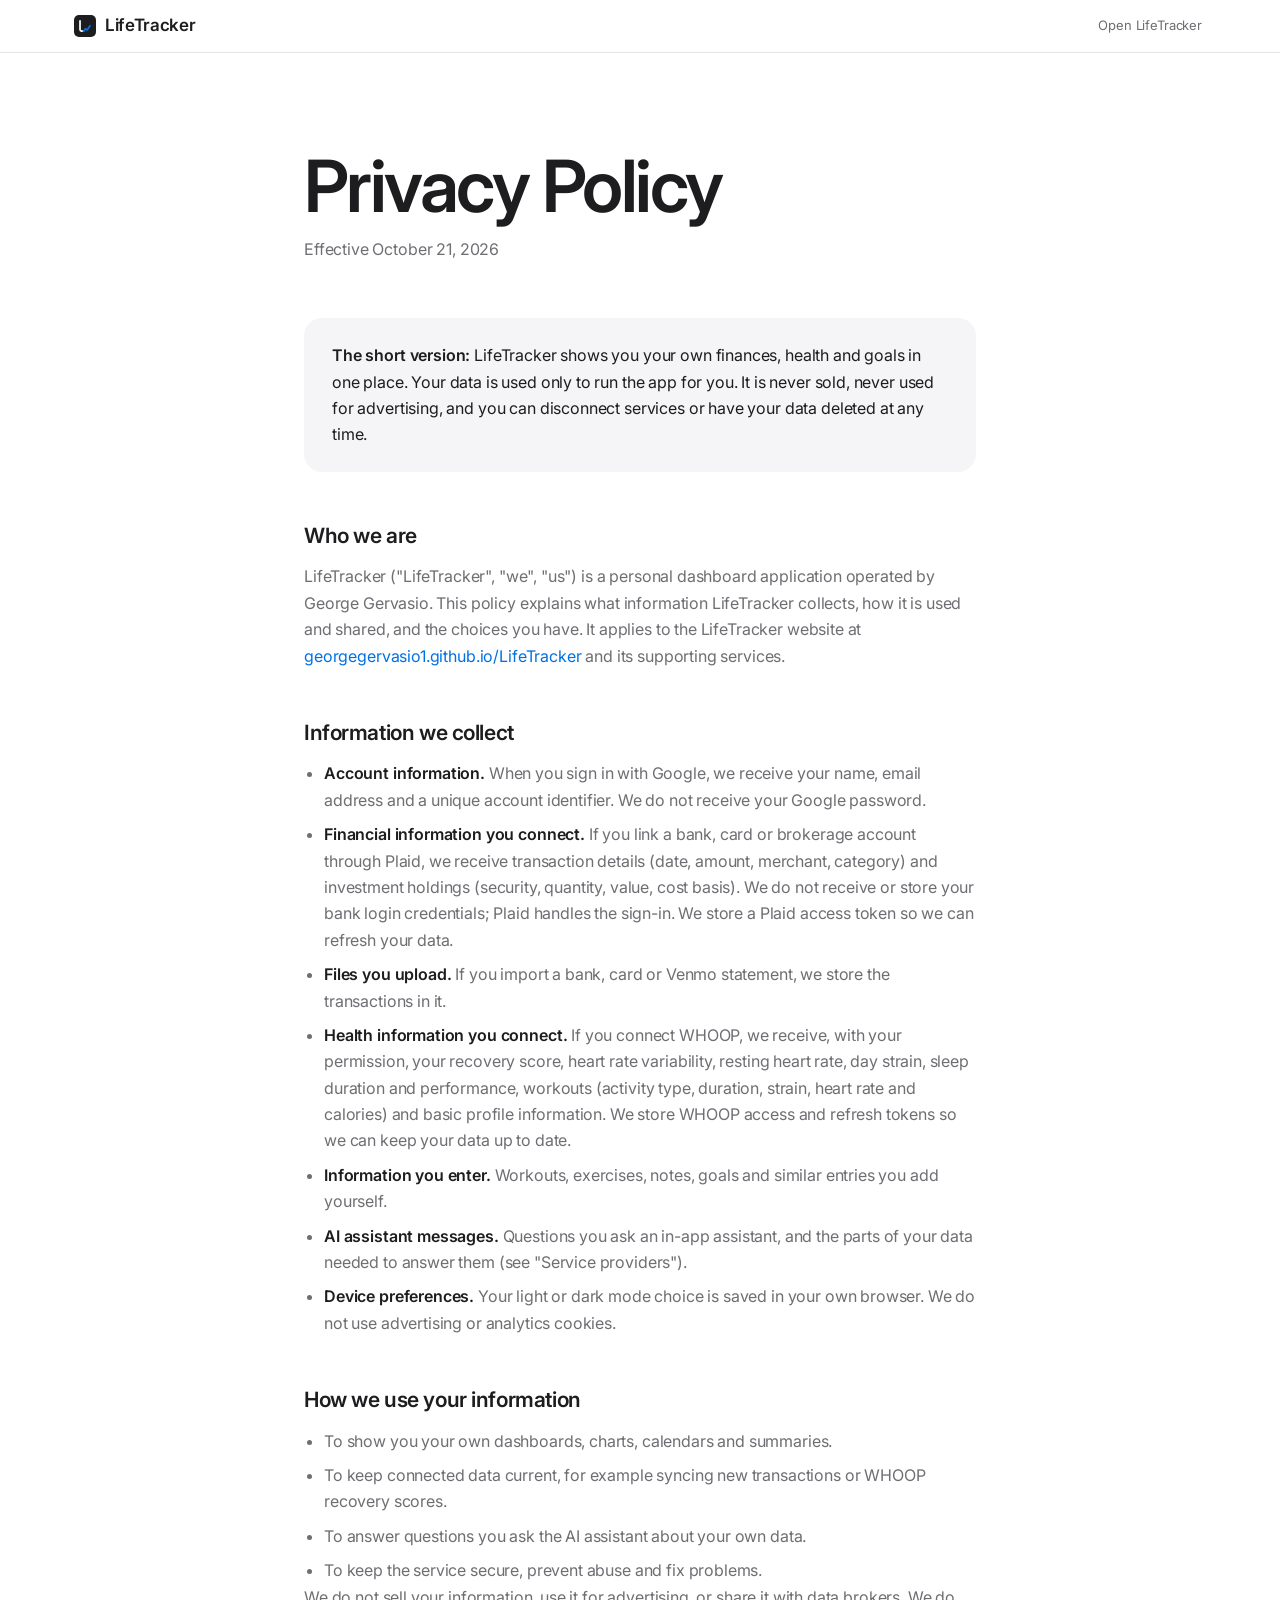
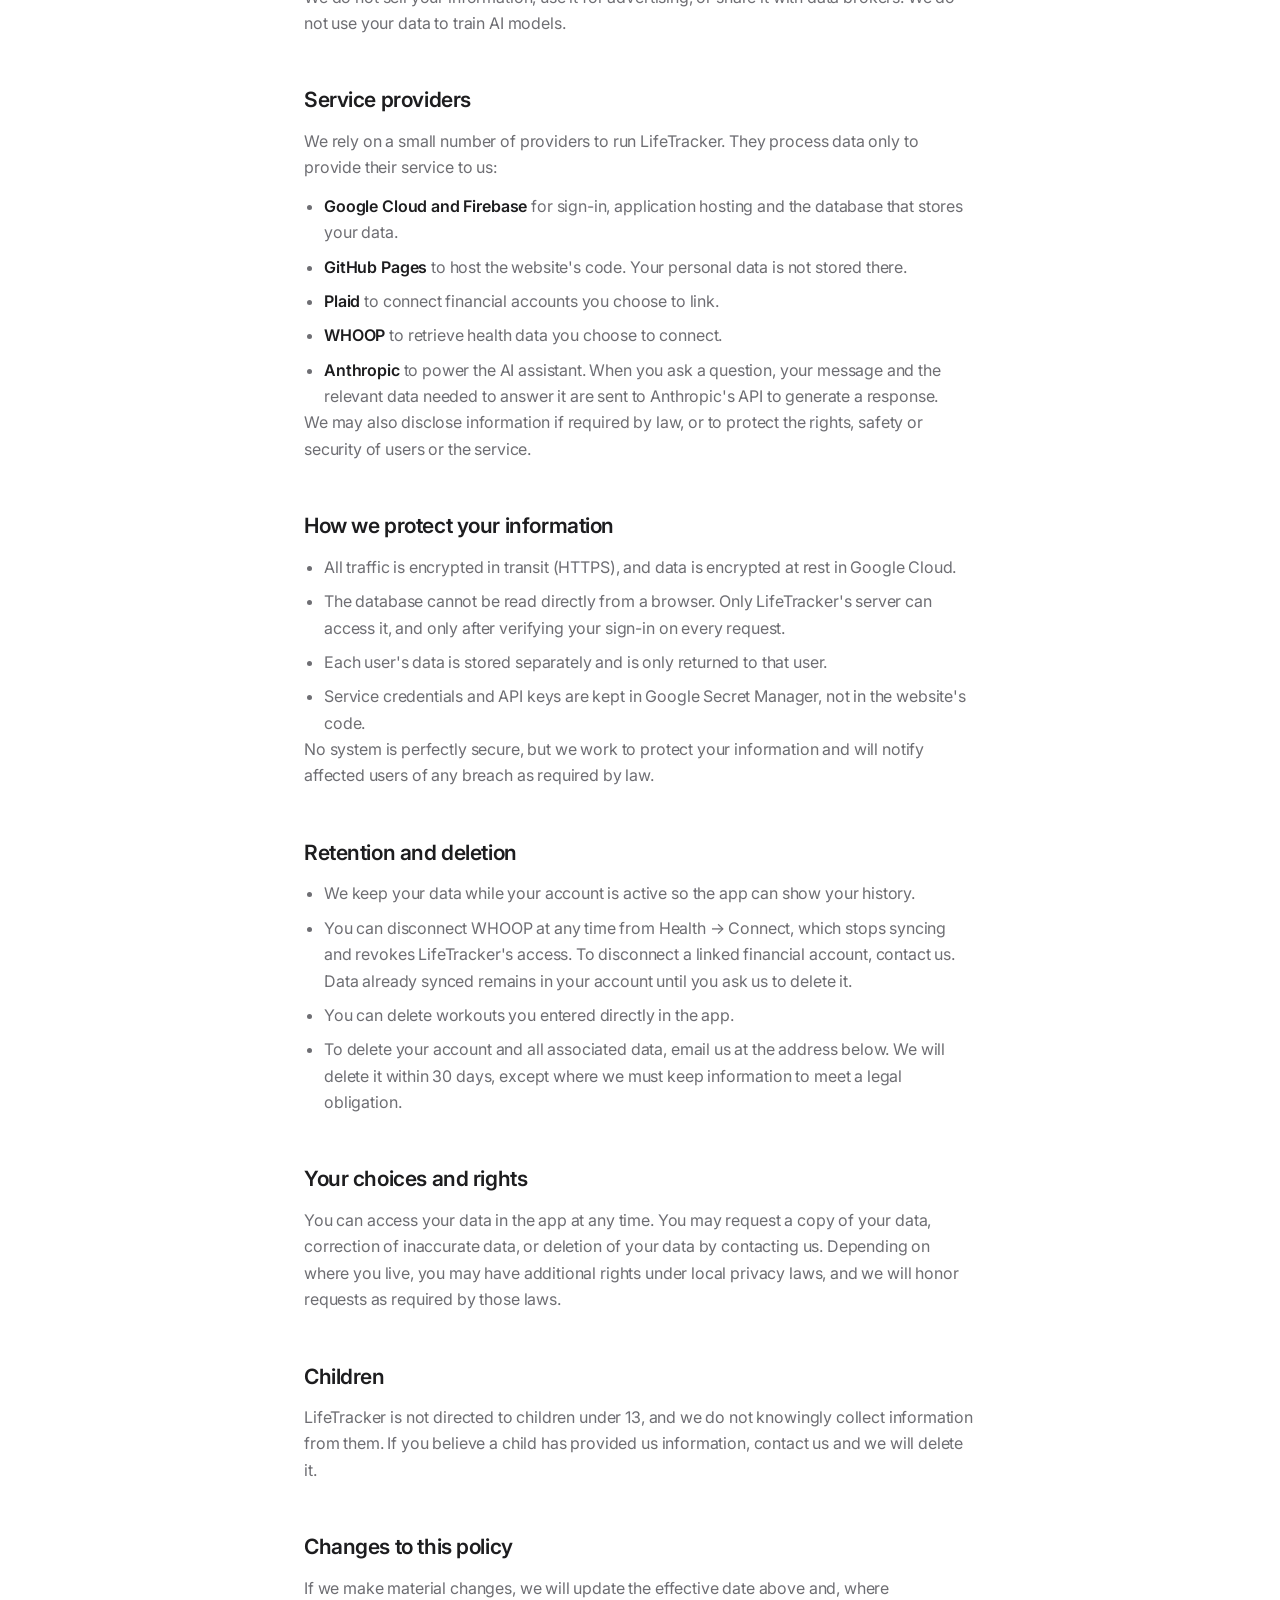
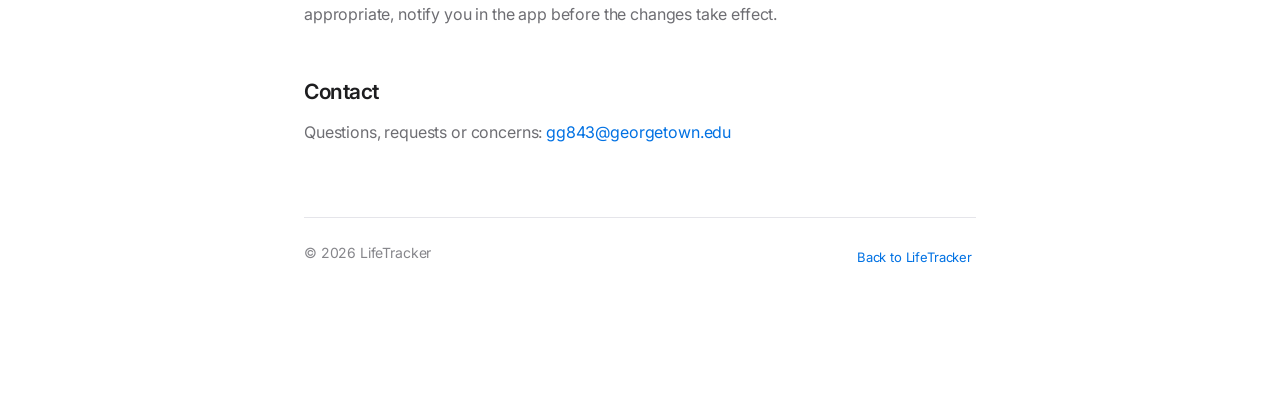
==== frontend/privacy.html @ 206e0c21 "Health section with WHOOP; logo, icons and privacy policy - Health: overview (recovery, HRV, sleep, " ====
<!doctype html>
<html lang="en">
<head>
  <meta charset="utf-8" />
  <meta name="viewport" content="width=device-width, initial-scale=1" />
  <meta name="color-scheme" content="light dark" />
  <title>Privacy Policy · LifeTracker</title>
  <meta name="description" content="How LifeTracker collects, uses, stores and deletes your data." />
  <link rel="icon" href="favicon.svg" type="image/svg+xml" />
  <link rel="apple-touch-icon" href="apple-touch-icon.png" />
  <link rel="preconnect" href="https://fonts.googleapis.com" />
  <link href="https://fonts.googleapis.com/css2?family=Inter:wght@400;500;600;700&display=swap" rel="stylesheet" />
  <link rel="stylesheet" href="styles.css" />
  <script>try { const t = localStorage.getItem("lt-theme"); if (t) document.documentElement.dataset.theme = t; } catch {}</script>
  <style>
    .legal { max-width: 720px; margin: 0 auto; padding: 96px 24px 120px; }
    .legal h1 { margin-bottom: 12px; }
    .legal .updated { color: var(--text-2); margin-bottom: 56px; }
    .legal h2 { font-size: 21px; font-weight: 600; letter-spacing: -0.02em; margin: 48px 0 12px; }
    .legal p, .legal li { color: var(--text-2); font-size: 16px; line-height: 1.65; }
    .legal p + p { margin-top: 12px; }
    .legal ul { margin: 12px 0 0 20px; display: grid; gap: 8px; }
    .legal strong { color: var(--text); font-weight: 600; }
    .legal a { color: var(--accent); }
    .legal-summary { background: var(--bg-alt); border-radius: var(--radius); padding: 24px 28px; }
    .legal-summary p { color: var(--text); }
    .legal-foot { border-top: 1px solid var(--line); margin-top: 72px; padding-top: 24px; font-size: 14px; color: var(--text-3); display: flex; justify-content: space-between; gap: 16px; flex-wrap: wrap; }
  </style>
</head>
<body>
  <header class="topnav">
    <div class="topnav-inner">
      <a href="./" class="brand"><svg class="brand-mark" viewBox="0 0 512 512" aria-hidden="true"><rect width="512" height="512" rx="116" fill="currentColor"/><path d="M140 136V340a36 36 0 0 0 36 36h44" fill="none" stroke="var(--bg)" stroke-width="40" stroke-linecap="round"/><path d="M220 376l48-56 40 28 64-96" fill="none" stroke="var(--accent)" stroke-width="40" stroke-linecap="round" stroke-linejoin="round"/></svg>LifeTracker</a>
      <span style="flex:1"></span>
      <a href="./" class="text-btn">Open LifeTracker</a>
    </div>
  </header>

  <main class="legal">
    <h1 class="display">Privacy Policy</h1>
    <p class="updated">Effective October 21, 2026</p>

    <div class="legal-summary">
      <p><strong>The short version:</strong> LifeTracker shows you your own finances, health and goals in one place. Your data is used only to run the app for you. It is never sold, never used for advertising, and you can disconnect services or have your data deleted at any time.</p>
    </div>

    <h2>Who we are</h2>
    <p>LifeTracker ("LifeTracker", "we", "us") is a personal dashboard application operated by George Gervasio. This policy explains what information LifeTracker collects, how it is used and shared, and the choices you have. It applies to the LifeTracker website at <a href="https://georgegervasio1.github.io/LifeTracker/">georgegervasio1.github.io/LifeTracker</a> and its supporting services.</p>

    <h2>Information we collect</h2>
    <ul>
      <li><strong>Account information.</strong> When you sign in with Google, we receive your name, email address and a unique account identifier. We do not receive your Google password.</li>
      <li><strong>Financial information you connect.</strong> If you link a bank, card or brokerage account through Plaid, we receive transaction details (date, amount, merchant, category) and investment holdings (security, quantity, value, cost basis). We do not receive or store your bank login credentials; Plaid handles the sign-in. We store a Plaid access token so we can refresh your data.</li>
      <li><strong>Files you upload.</strong> If you import a bank, card or Venmo statement, we store the transactions in it.</li>
      <li><strong>Health information you connect.</strong> If you connect WHOOP, we receive, with your permission, your recovery score, heart rate variability, resting heart rate, day strain, sleep duration and performance, workouts (activity type, duration, strain, heart rate and calories) and basic profile information. We store WHOOP access and refresh tokens so we can keep your data up to date.</li>
      <li><strong>Information you enter.</strong> Workouts, exercises, notes, goals and similar entries you add yourself.</li>
      <li><strong>AI assistant messages.</strong> Questions you ask an in-app assistant, and the parts of your data needed to answer them (see "Service providers").</li>
      <li><strong>Device preferences.</strong> Your light or dark mode choice is saved in your own browser. We do not use advertising or analytics cookies.</li>
    </ul>

    <h2>How we use your information</h2>
    <ul>
      <li>To show you your own dashboards, charts, calendars and summaries.</li>
      <li>To keep connected data current, for example syncing new transactions or WHOOP recovery scores.</li>
      <li>To answer questions you ask the AI assistant about your own data.</li>
      <li>To keep the service secure, prevent abuse and fix problems.</li>
    </ul>
    <p>We do not sell your information, use it for advertising, or share it with data brokers. We do not use your data to train AI models.</p>

    <h2>Service providers</h2>
    <p>We rely on a small number of providers to run LifeTracker. They process data only to provide their service to us:</p>
    <ul>
      <li><strong>Google Cloud and Firebase</strong> for sign-in, application hosting and the database that stores your data.</li>
      <li><strong>GitHub Pages</strong> to host the website's code. Your personal data is not stored there.</li>
      <li><strong>Plaid</strong> to connect financial accounts you choose to link.</li>
      <li><strong>WHOOP</strong> to retrieve health data you choose to connect.</li>
      <li><strong>Anthropic</strong> to power the AI assistant. When you ask a question, your message and the relevant data needed to answer it are sent to Anthropic's API to generate a response.</li>
    </ul>
    <p>We may also disclose information if required by law, or to protect the rights, safety or security of users or the service.</p>

    <h2>How we protect your information</h2>
    <ul>
      <li>All traffic is encrypted in transit (HTTPS), and data is encrypted at rest in Google Cloud.</li>
      <li>The database cannot be read directly from a browser. Only LifeTracker's server can access it, and only after verifying your sign-in on every request.</li>
      <li>Each user's data is stored separately and is only returned to that user.</li>
      <li>Service credentials and API keys are kept in Google Secret Manager, not in the website's code.</li>
    </ul>
    <p>No system is perfectly secure, but we work to protect your information and will notify affected users of any breach as required by law.</p>

    <h2>Retention and deletion</h2>
    <ul>
      <li>We keep your data while your account is active so the app can show your history.</li>
      <li>You can disconnect WHOOP at any time from Health → Connect, which stops syncing and revokes LifeTracker's access. To disconnect a linked financial account, contact us. Data already synced remains in your account until you ask us to delete it.</li>
      <li>You can delete workouts you entered directly in the app.</li>
      <li>To delete your account and all associated data, email us at the address below. We will delete it within 30 days, except where we must keep information to meet a legal obligation.</li>
    </ul>

    <h2>Your choices and rights</h2>
    <p>You can access your data in the app at any time. You may request a copy of your data, correction of inaccurate data, or deletion of your data by contacting us. Depending on where you live, you may have additional rights under local privacy laws, and we will honor requests as required by those laws.</p>

    <h2>Children</h2>
    <p>LifeTracker is not directed to children under 13, and we do not knowingly collect information from them. If you believe a child has provided us information, contact us and we will delete it.</p>

    <h2>Changes to this policy</h2>
    <p>If we make material changes, we will update the effective date above and, where appropriate, notify you in the app before the changes take effect.</p>

    <h2>Contact</h2>
    <p>Questions, requests or concerns: <a href="mailto:gg843@georgetown.edu">gg843@georgetown.edu</a></p>

    <div class="legal-foot">
      <span>© 2026 LifeTracker</span>
      <a href="./" class="text-btn">Back to LifeTracker</a>
    </div>
  </main>
</body>
</html>
---- frontend/styles.css ----
/* LifeTracker design system — minimal, typographic, neutral with one accent. */

/* ── Tokens ─────────────────────────────────────────────────────────────── */
:root {
  --bg: #ffffff;
  --bg-alt: #f5f5f7;
  --surface: #ffffff;
  --surface-hover: #fafafa;
  --text: #1d1d1f;
  --text-2: #6e6e73;
  --text-3: #86868b;
  --line: #e5e5ea;
  --line-strong: #d2d2d7;
  --accent: #0071e3;
  --accent-hover: #0077ed;
  --accent-soft: rgba(0,113,227,.08);
  --pos: #1d8a4e;
  --neg: #d70015;
  --track: #ececf0;
  --nav-bg: rgba(255,255,255,.78);
  --shadow: 0 1px 2px rgba(0,0,0,.04), 0 8px 24px rgba(0,0,0,.04);
  --radius: 18px;
  --radius-sm: 12px;
  --font: -apple-system, BlinkMacSystemFont, "SF Pro Text", "Inter", "Helvetica Neue", Arial, sans-serif;
  --font-display: -apple-system, BlinkMacSystemFont, "SF Pro Display", "Inter", "Helvetica Neue", Arial, sans-serif;
  --ease: cubic-bezier(.25,.1,.25,1);
  --wrap: 1180px;
  color-scheme: light;
}
@media (prefers-color-scheme: dark) {
  :root:not([data-theme="light"]) {
    --bg: #000000; --bg-alt: #0b0b0c; --surface: #141416; --surface-hover: #1a1a1d;
    --text: #f5f5f7; --text-2: #a1a1a6; --text-3: #6e6e73;
    --line: #232326; --line-strong: #333337;
    --accent: #2997ff; --accent-hover: #47a6ff; --accent-soft: rgba(41,151,255,.12);
    --pos: #30d158; --neg: #ff453a; --track: #232326;
    --nav-bg: rgba(0,0,0,.72); --shadow: none;
    color-scheme: dark;
  }
}
:root[data-theme="dark"] {
  --bg: #000000; --bg-alt: #0b0b0c; --surface: #141416; --surface-hover: #1a1a1d;
  --text: #f5f5f7; --text-2: #a1a1a6; --text-3: #6e6e73;
  --line: #232326; --line-strong: #333337;
  --accent: #2997ff; --accent-hover: #47a6ff; --accent-soft: rgba(41,151,255,.12);
  --pos: #30d158; --neg: #ff453a; --track: #232326;
  --nav-bg: rgba(0,0,0,.72); --shadow: none;
  color-scheme: dark;
}

/* ── Base ───────────────────────────────────────────────────────────────── */
* { margin: 0; padding: 0; box-sizing: border-box; }
html { background: var(--bg); }
body {
  font-family: var(--font); font-size: 15px; line-height: 1.5; letter-spacing: -0.01em;
  background: var(--bg); color: var(--text); min-height: 100vh;
  -webkit-font-smoothing: antialiased; transition: background .3s var(--ease), color .3s var(--ease);
}
a { color: inherit; text-decoration: none; }
button { font: inherit; color: inherit; background: none; border: none; cursor: pointer; }
.hidden { display: none !important; }
.wrap { max-width: var(--wrap); margin: 0 auto; padding: 0 24px; }
::selection { background: var(--accent-soft); }

/* ── Type ───────────────────────────────────────────────────────────────── */
.display { font-family: var(--font-display); font-size: clamp(40px, 6.4vw, 72px); font-weight: 600; line-height: 1.04; letter-spacing: -0.035em; }
.title { font-family: var(--font-display); font-size: clamp(26px, 3vw, 34px); font-weight: 600; letter-spacing: -0.025em; line-height: 1.1; }
.eyebrow { font-size: 13px; font-weight: 500; color: var(--text-2); letter-spacing: .02em; margin-bottom: 14px; }
.lede { font-size: clamp(17px, 1.8vw, 21px); color: var(--text-2); line-height: 1.4; max-width: 560px; margin-top: 18px; letter-spacing: -0.015em; }
.lede-sm { font-size: 15px; color: var(--text-2); margin-top: 8px; }

/* ── Buttons & inputs ───────────────────────────────────────────────────── */
.btn { display: inline-flex; align-items: center; justify-content: center; gap: 8px; border-radius: 980px; font-weight: 500; font-size: 15px; padding: 10px 20px; transition: background .2s var(--ease), opacity .2s, transform .2s var(--ease); white-space: nowrap; }
.btn:active { transform: scale(.98); }
.btn:disabled { opacity: .45; cursor: default; }
.btn-primary { background: var(--accent); color: #fff; }
.btn-primary:hover:not(:disabled) { background: var(--accent-hover); }
.btn-secondary { background: var(--bg-alt); color: var(--text); border: 1px solid var(--line); }
.btn-secondary:hover:not(:disabled) { border-color: var(--line-strong); }
.btn-sm { padding: 6px 14px; font-size: 13px; }
.btn-lg { padding: 14px 28px; font-size: 17px; }
.text-btn { font-size: 13px; color: var(--text-2); padding: 6px 4px; transition: color .2s; }
.text-btn:hover { color: var(--text); }
.icon-btn { width: 34px; height: 34px; border-radius: 50%; display: inline-flex; align-items: center; justify-content: center; color: var(--text-2); transition: color .2s, background .2s; }
.icon-btn:hover { color: var(--text); background: var(--bg-alt); }
.input, .select { font: inherit; font-size: 14px; color: var(--text); background: var(--surface); border: 1px solid var(--line); border-radius: var(--radius-sm); padding: 10px 14px; transition: border-color .2s, box-shadow .2s; }
.select { padding: 6px 30px 6px 12px; border-radius: 980px; font-size: 13px; appearance: none; background-image: linear-gradient(45deg, transparent 50%, var(--text-2) 50%), linear-gradient(135deg, var(--text-2) 50%, transparent 50%); background-position: calc(100% - 15px) 52%, calc(100% - 11px) 52%; background-size: 4px 4px; background-repeat: no-repeat; cursor: pointer; }
.input:focus, .select:focus, textarea:focus { outline: none; border-color: var(--accent); box-shadow: 0 0 0 4px var(--accent-soft); }

/* ── Sign in ────────────────────────────────────────────────────────────── */
.login { min-height: 100vh; display: flex; align-items: center; padding: 48px 24px; background: var(--bg); }
.login-inner { max-width: var(--wrap); width: 100%; margin: 0 auto; }
.login .btn { margin-top: 40px; }

/* ── Top nav ────────────────────────────────────────────────────────────── */
.topnav { position: sticky; top: 0; z-index: 50; background: var(--nav-bg); backdrop-filter: saturate(180%) blur(20px); -webkit-backdrop-filter: saturate(180%) blur(20px); border-bottom: 1px solid var(--line); }
.topnav-inner { max-width: var(--wrap); margin: 0 auto; padding: 0 24px; height: 52px; display: flex; align-items: center; gap: 32px; }
.brand { font-weight: 600; font-size: 17px; letter-spacing: -0.02em; }
.section-links { display: flex; gap: 28px; flex: 1; justify-content: center; }
.section-links a { font-size: 13px; color: var(--text-2); transition: color .2s; padding: 4px 0; position: relative; }
.section-links a:hover { color: var(--text); }
.section-links a.active { color: var(--text); }
.section-links a.active::after { content: ""; position: absolute; left: 0; right: 0; bottom: -15px; height: 1px; background: var(--text); }
.topnav-actions { display: flex; align-items: center; gap: 8px; }

/* ── Sub nav ────────────────────────────────────────────────────────────── */
.subnav { position: sticky; top: 52px; z-index: 40; background: var(--nav-bg); backdrop-filter: saturate(180%) blur(20px); -webkit-backdrop-filter: saturate(180%) blur(20px); border-bottom: 1px solid var(--line); }
.subnav-inner { max-width: var(--wrap); margin: 0 auto; padding: 0 24px; height: 52px; display: flex; align-items: center; gap: 28px; }
.subnav-title { font-family: var(--font-display); font-size: 21px; font-weight: 600; letter-spacing: -0.02em; }
.tabs { display: flex; gap: 22px; flex: 1; overflow-x: auto; scrollbar-width: none; }
.tabs::-webkit-scrollbar { display: none; }
.tabs a { font-size: 13px; color: var(--text-2); white-space: nowrap; padding: 4px 0; transition: color .2s; }
.tabs a:hover { color: var(--text); }
.tabs a.active { color: var(--accent); }
.subnav-actions { display: flex; align-items: center; gap: 10px; }

/* ── Routing ────────────────────────────────────────────────────────────── */
main { padding-bottom: 96px; }
.route, .panel { display: none; }
.route.active { display: block; animation: rise .5s var(--ease); }
.panel.active { display: block; animation: fade .35s var(--ease); padding-top: 40px; }

/* ── Home ───────────────────────────────────────────────────────────────── */
.home-hero { padding-top: 96px; padding-bottom: 56px; }
.home-grid { display: grid; grid-template-columns: repeat(2, 1fr); gap: 20px; }
.home-card { position: relative; display: flex; flex-direction: column; min-height: 300px; padding: 36px; border-radius: 24px; background: var(--bg-alt); overflow: hidden; transition: transform .45s var(--ease), background .3s; }
.home-card:hover { transform: translateY(-4px); }
.home-card-label { font-size: 15px; font-weight: 600; color: var(--text); }
.home-card-stat { font-family: var(--font-display); font-size: clamp(36px, 4.4vw, 56px); font-weight: 600; letter-spacing: -0.035em; line-height: 1.05; margin-top: auto; font-variant-numeric: tabular-nums; }
.home-card-stat small { display: block; font-family: var(--font); font-size: 15px; font-weight: 500; letter-spacing: -0.01em; color: var(--text-2); margin-top: 6px; }
.home-card-stat.muted-stat { font-size: clamp(22px, 2.2vw, 28px); color: var(--text-3); letter-spacing: -0.02em; }
.home-card-desc { color: var(--text-2); font-size: 15px; margin-top: 10px; }
.home-card-cta { position: absolute; top: 36px; right: 36px; font-size: 14px; color: var(--accent); opacity: 0; transform: translateX(-6px); transition: opacity .3s var(--ease), transform .3s var(--ease); }
.home-card:hover .home-card-cta { opacity: 1; transform: none; }

/* ── KPIs ───────────────────────────────────────────────────────────────── */
.kpis { display: grid; grid-template-columns: repeat(4, 1fr); border-top: 1px solid var(--line); border-bottom: 1px solid var(--line); margin-bottom: 40px; }
.kpi { display: flex; flex-direction: column; gap: 6px; padding: 28px 24px; border-right: 1px solid var(--line); }
.kpi:first-child { padding-left: 0; }
.kpi:last-child { border-right: none; }
.kpi-label { font-size: 13px; color: var(--text-2); }
.kpi-value { font-family: var(--font-display); font-size: clamp(28px, 3.2vw, 40px); font-weight: 600; letter-spacing: -0.03em; line-height: 1.1; font-variant-numeric: tabular-nums; }
.kpi-value.pos { color: var(--pos); } .kpi-value.neg { color: var(--neg); }
.kpi-sub { font-size: 12px; color: var(--text-3); }
.kpi-link { transition: background .2s; }
.kpi-link .kpi-sub { color: var(--accent); }
.kpi-link:hover .kpi-value { color: var(--accent); }

/* ── Cards ──────────────────────────────────────────────────────────────── */
.grid-2 { display: grid; grid-template-columns: 1fr 1fr; gap: 20px; }
.card { background: var(--surface); border: 1px solid var(--line); border-radius: var(--radius); padding: 28px; min-width: 0; box-shadow: var(--shadow); text-align: left; }
.card + .card, .grid-2 + .card { margin-top: 20px; }
.grid-2 > .card { margin-top: 0; }
.card-flush { padding: 0; overflow-x: auto; }
.card-head { display: flex; align-items: baseline; justify-content: space-between; gap: 12px; margin-bottom: 22px; }
.card-head.padded { padding: 24px 24px 0; margin-bottom: 8px; }
.card h3 { font-size: 17px; font-weight: 600; letter-spacing: -0.02em; }
.card p { color: var(--text-2); font-size: 14px; margin-top: 8px; }
.card-meta { font-size: 13px; color: var(--text-3); }
.card-action { cursor: pointer; transition: border-color .2s, transform .3s var(--ease); display: flex; flex-direction: column; }
.card-action:hover { border-color: var(--line-strong); transform: translateY(-2px); }
.link { color: var(--accent); font-size: 14px; margin-top: 20px; }

/* ── Bars ───────────────────────────────────────────────────────────────── */
.bar-row { display: grid; grid-template-columns: 140px 1fr 80px; align-items: center; gap: 14px; padding: 7px 0; }
.bar-label { font-size: 13px; color: var(--text); white-space: nowrap; overflow: hidden; text-overflow: ellipsis; }
.bar-track { height: 6px; background: var(--track); border-radius: 3px; overflow: hidden; }
.bar-fill { height: 100%; background: var(--accent); border-radius: 3px; transition: width .8s var(--ease); }
.bar-value { font-size: 13px; color: var(--text-2); text-align: right; font-variant-numeric: tabular-nums; }
.empty { padding: 28px 0; color: var(--text-3); font-size: 14px; text-align: center; }

/* ── Table ──────────────────────────────────────────────────────────────── */
.toolbar { display: flex; align-items: center; gap: 24px; margin-bottom: 20px; flex-wrap: wrap; }
.toolbar .input { flex: 1; min-width: 240px; }
.toolbar-stats { display: flex; gap: 20px; font-size: 13px; color: var(--text-2); }
.toolbar-stats strong { color: var(--text); font-weight: 600; font-variant-numeric: tabular-nums; }
.table { width: 100%; border-collapse: collapse; font-size: 14px; }
.table th { text-align: left; font-size: 12px; font-weight: 500; color: var(--text-3); padding: 14px 24px; border-bottom: 1px solid var(--line); }
.table td { padding: 14px 24px; border-bottom: 1px solid var(--line); }
.table tbody tr:last-child td { border-bottom: none; }
.table tbody tr { transition: background .15s; }
.table tbody tr:hover { background: var(--surface-hover); }
.table .num { text-align: right; font-variant-numeric: tabular-nums; }
.table td.pos, .pos { color: var(--pos); }
.table td.neg, .neg { color: var(--neg); }
.tag { font-size: 12px; color: var(--text-2); }
.pending { font-size: 11px; color: var(--text-3); margin-left: 6px; }

/* ── Chat ───────────────────────────────────────────────────────────────── */
.chat { max-width: 760px; margin: 0 auto; display: flex; flex-direction: column; min-height: calc(100vh - 220px); }
.chat-intro { text-align: center; padding: 24px 0 32px; }
.chat-log { flex: 1; display: flex; flex-direction: column; gap: 22px; padding-bottom: 24px; }
.msg { max-width: 100%; animation: fade .3s var(--ease); }
.msg.user { align-self: flex-end; max-width: 80%; background: var(--bg-alt); padding: 10px 16px; border-radius: 20px; white-space: pre-wrap; }
.msg.assistant { align-self: stretch; line-height: 1.6; }
.msg.assistant p { margin-bottom: 10px; } .msg.assistant p:last-child { margin-bottom: 0; }
.msg.assistant ul, .msg.assistant ol { margin: 6px 0 10px 22px; }
.msg.assistant table { border-collapse: collapse; margin: 10px 0; font-size: 14px; }
.msg.assistant th, .msg.assistant td { border-bottom: 1px solid var(--line); padding: 8px 16px 8px 0; text-align: left; }
.msg.assistant th { color: var(--text-2); font-weight: 500; }
.msg.assistant code { background: var(--bg-alt); padding: 1px 6px; border-radius: 6px; font-size: 13px; }
.msg-meta { font-size: 12px; color: var(--text-3); margin-top: 8px; }
.msg.error { color: var(--neg); }
.typing { display: inline-flex; gap: 5px; padding: 6px 0; }
.typing span { width: 6px; height: 6px; border-radius: 50%; background: var(--text-3); animation: blink 1.2s infinite; }
.typing span:nth-child(2) { animation-delay: .15s; } .typing span:nth-child(3) { animation-delay: .3s; }
.chat-suggestions { display: flex; flex-wrap: wrap; gap: 8px; justify-content: center; margin-bottom: 16px; }
.chip { font-size: 13px; color: var(--text-2); border: 1px solid var(--line); border-radius: 980px; padding: 7px 14px; transition: border-color .2s, color .2s; }
.chip:hover { border-color: var(--line-strong); color: var(--text); }
.chat-composer { position: sticky; bottom: 20px; display: flex; align-items: flex-end; gap: 10px; background: var(--surface); border: 1px solid var(--line-strong); border-radius: 26px; padding: 8px 8px 8px 20px; box-shadow: 0 10px 30px rgba(0,0,0,.08); }
.chat-composer textarea { flex: 1; font: inherit; font-size: 15px; color: var(--text); background: transparent; border: none; resize: none; padding: 8px 0; max-height: 160px; line-height: 1.4; }
.chat-composer textarea:focus { box-shadow: none; }

/* ── Accounts ───────────────────────────────────────────────────────────── */
.upload { max-width: 640px; }
.dropzone { display: block; margin: 20px 0 16px; padding: 28px; border: 1px dashed var(--line-strong); border-radius: var(--radius-sm); text-align: center; color: var(--text-2); font-size: 14px; cursor: pointer; transition: border-color .2s, background .2s; }
.dropzone:hover { border-color: var(--accent); background: var(--accent-soft); }
.dropzone input { display: none; }

/* ── Placeholders ───────────────────────────────────────────────────────── */
.placeholder { padding-top: 120px; }
.feature-list { list-style: none; display: grid; grid-template-columns: repeat(2, 1fr); gap: 0 48px; margin-top: 72px; border-top: 1px solid var(--line); max-width: 860px; }
.feature-list li { display: flex; flex-direction: column; gap: 4px; padding: 24px 0; border-bottom: 1px solid var(--line); }
.feature-list strong { font-weight: 600; font-size: 17px; letter-spacing: -0.015em; }
.feature-list span { color: var(--text-2); font-size: 15px; }

/* ── Toast ──────────────────────────────────────────────────────────────── */
.toast { position: fixed; left: 50%; bottom: 28px; z-index: 100; transform: translate(-50%, 12px); opacity: 0; pointer-events: none; background: var(--text); color: var(--bg); font-size: 14px; padding: 12px 20px; border-radius: 980px; transition: opacity .3s var(--ease), transform .3s var(--ease); max-width: calc(100% - 32px); }
.toast.show { opacity: 1; transform: translate(-50%, 0); }

/* ── Motion ─────────────────────────────────────────────────────────────── */
@keyframes rise { from { opacity: 0; transform: translateY(14px); } to { opacity: 1; transform: none; } }
@keyframes fade { from { opacity: 0; } to { opacity: 1; } }
@keyframes blink { 0%,80%,100% { opacity: .25; } 40% { opacity: 1; } }
@media (prefers-reduced-motion: reduce) { *, *::before, *::after { animation: none !important; transition: none !important; } }

/* ── Responsive ─────────────────────────────────────────────────────────── */
@media (max-width: 900px) {
  .grid-2 { grid-template-columns: 1fr; }
  .kpis { grid-template-columns: repeat(2, 1fr); }
  .kpi { padding: 22px 16px; }
  .kpi:nth-child(2) { border-right: none; }
  .kpi:nth-child(odd) { padding-left: 0; }
  .kpi:nth-child(-n+2) { border-bottom: 1px solid var(--line); }
}
@media (max-width: 760px) {
  .wrap, .topnav-inner, .subnav-inner { padding-left: 16px; padding-right: 16px; }
  .topnav { backdrop-filter: none; -webkit-backdrop-filter: none; background: var(--bg); }
  .topnav-inner { gap: 12px; }
  .section-links { position: fixed; left: 0; right: 0; bottom: 0; z-index: 60; justify-content: space-around; gap: 0; padding: 10px 0 calc(10px + env(safe-area-inset-bottom)); background: var(--nav-bg); backdrop-filter: saturate(180%) blur(20px); -webkit-backdrop-filter: saturate(180%) blur(20px); border-top: 1px solid var(--line); }
  .section-links a { font-size: 12px; }
  .section-links a.active::after { display: none; }
  .section-links a.active { color: var(--accent); }
  .brand { flex: 1; }
  .subnav-inner { height: auto; flex-wrap: wrap; gap: 4px 16px; padding-top: 10px; padding-bottom: 10px; }
  .subnav-title { font-size: 19px; flex: 1; }
  .tabs { order: 3; flex-basis: 100%; }
  main { padding-bottom: 120px; }
  .home-hero { padding-top: 56px; padding-bottom: 32px; }
  .home-grid { grid-template-columns: 1fr; gap: 12px; }
  .home-card { min-height: 200px; padding: 28px; }
  .home-card-cta { display: none; }
  .placeholder { padding-top: 64px; }
  .feature-list { grid-template-columns: 1fr; margin-top: 48px; }
  .bar-row { grid-template-columns: 100px 1fr 64px; gap: 10px; }
  .card { padding: 22px; }
  .table th, .table td { padding: 12px 16px; }
  .chat-composer { bottom: 84px; }
  .toast { bottom: 90px; }
}
.input-block { display: block; width: 100%; margin-bottom: 16px; }
.upload + .upload { margin-top: 20px; }

/* ── Health ─────────────────────────────────────────────────────────────── */
:root { --rec-green: #16a34a; --rec-yellow: #d4a106; --rec-red: #dc2626; }
:root[data-theme="dark"] { --rec-green: #30d158; --rec-yellow: #ffd60a; --rec-red: #ff453a; }
@media (prefers-color-scheme: dark) { :root:not([data-theme="light"]) { --rec-green: #30d158; --rec-yellow: #ffd60a; --rec-red: #ff453a; } }
.dot { display: inline-block; width: 8px; height: 8px; border-radius: 50%; }
.dot.rec-green { background: var(--rec-green); } .dot.rec-yellow { background: var(--rec-yellow); } .dot.rec-red { background: var(--rec-red); }
.kpi-value.rec-green-text { color: var(--rec-green); } .kpi-value.rec-yellow-text { color: var(--rec-yellow); } .kpi-value.rec-red-text { color: var(--rec-red); }

.empty-state { text-align: center; padding: 56px 28px; margin-bottom: 20px; }
.empty-state p { max-width: 480px; margin: 10px auto 24px; }

.grid-workouts { display: grid; grid-template-columns: minmax(320px, 420px) 1fr; gap: 20px; align-items: start; }
.workout-form { display: flex; flex-direction: column; gap: 14px; }
.workout-form h3 { margin-bottom: 4px; }
.workout-form label { display: flex; flex-direction: column; gap: 6px; font-size: 13px; color: var(--text-2); }
.workout-form textarea { resize: vertical; font: inherit; }
.form-row { display: grid; grid-template-columns: 1fr 1fr; gap: 12px; }
.exercise-head { display: flex; justify-content: space-between; align-items: center; font-size: 13px; color: var(--text-2); margin-top: 4px; }
.exercise-head .text-btn { color: var(--accent); }
.exercise-row { display: grid; grid-template-columns: minmax(0, 1fr) 62px 62px 66px 24px; gap: 6px; align-items: center; }
.exercise-row .input { padding: 8px 8px; min-width: 0; font-size: 13px; }
.exercise-row .icon-btn { width: 24px; height: 24px; }
.grid-workouts > .card { margin-top: 0; }
.workout-form .btn { align-self: flex-start; margin-top: 6px; }

.workout-list { padding: 0 24px 8px; }
.workout-item { display: flex; gap: 18px; align-items: flex-start; padding: 16px 0; border-bottom: 1px solid var(--line); }
.workout-item:last-child { border-bottom: none; }
.workout-date { width: 56px; flex-shrink: 0; font-size: 13px; color: var(--text-2); padding-top: 2px; font-variant-numeric: tabular-nums; }
.workout-main { flex: 1; min-width: 0; }
.workout-title { font-weight: 600; letter-spacing: -0.01em; }
.workout-meta { font-size: 13px; color: var(--text-2); margin-top: 2px; }
.workout-ex { font-size: 13px; color: var(--text-3); margin-top: 4px; }
.source-tag { font-size: 10px; font-weight: 600; letter-spacing: .06em; color: var(--text-3); border: 1px solid var(--line); border-radius: 6px; padding: 1px 6px; margin-left: 8px; vertical-align: 2px; }

.cal-head { display: flex; align-items: center; justify-content: space-between; gap: 16px; margin-bottom: 10px; }
.cal-nav { display: flex; gap: 8px; }
.cal-legend { display: flex; gap: 18px; font-size: 12px; color: var(--text-3); margin-bottom: 18px; }
.cal-legend span { display: inline-flex; align-items: center; gap: 6px; }
.calendar { display: grid; grid-template-columns: repeat(7, 1fr); border-top: 1px solid var(--line); border-left: 1px solid var(--line); }
.cal-dow { font-size: 12px; color: var(--text-3); padding: 10px 12px; border-right: 1px solid var(--line); border-bottom: 1px solid var(--line); }
.cal-cell { min-height: 112px; padding: 10px 12px; border-right: 1px solid var(--line); border-bottom: 1px solid var(--line); display: flex; flex-direction: column; gap: 6px; text-align: left; transition: background .15s; min-width: 0; }
.cal-cell:not(.cal-pad):hover { background: var(--surface-hover); }
.cal-pad { background: var(--bg-alt); }
.cal-num { font-size: 13px; font-weight: 500; color: var(--text-2); font-variant-numeric: tabular-nums; }
.cal-cell.today .cal-num { color: #fff; background: var(--accent); border-radius: 980px; padding: 1px 8px; align-self: flex-start; }
.cal-rec { font-size: 11px; color: var(--text-3); display: inline-flex; align-items: center; gap: 5px; }
.cal-workouts { display: flex; flex-direction: column; gap: 3px; min-width: 0; }
.cal-chip { font-size: 11px; font-weight: 500; color: var(--accent); background: var(--accent-soft); border-radius: 6px; padding: 2px 6px; white-space: nowrap; overflow: hidden; text-overflow: ellipsis; }
.cal-more { font-size: 11px; color: var(--text-3); }
.cal-detail { margin-top: 20px; }
.cal-detail h3 { margin-bottom: 4px; }

.connect-card { display: flex; align-items: center; justify-content: space-between; gap: 24px; flex-wrap: wrap; }
.connect-actions { display: flex; align-items: center; gap: 12px; }
.muted-card { opacity: .7; }

@media (max-width: 900px) { .grid-workouts { grid-template-columns: 1fr; } }
@media (max-width: 760px) {
  .cal-cell { min-height: 64px; padding: 6px; }
  .cal-dow { padding: 8px 6px; font-size: 11px; }
  .cal-rec { font-size: 0; } .cal-rec .dot { width: 6px; height: 6px; }
  .cal-chip { font-size: 0; height: 4px; padding: 0; background: var(--accent); }
  .cal-legend { flex-wrap: wrap; gap: 10px; }
}

/* ── Brand mark ─────────────────────────────────────────────────────────── */
.brand { display: inline-flex; align-items: center; gap: 9px; }
.brand-mark { width: 22px; height: 22px; color: var(--text); flex-shrink: 0; }
.login-brand { display: inline-flex; align-items: center; gap: 10px; font-weight: 600; color: var(--text); }
.login-brand .brand-mark { width: 28px; height: 28px; }
.login-legal { margin-top: 18px; font-size: 13px; color: var(--text-3); }
.login-legal a { color: var(--text-2); text-decoration: underline; text-underline-offset: 2px; }
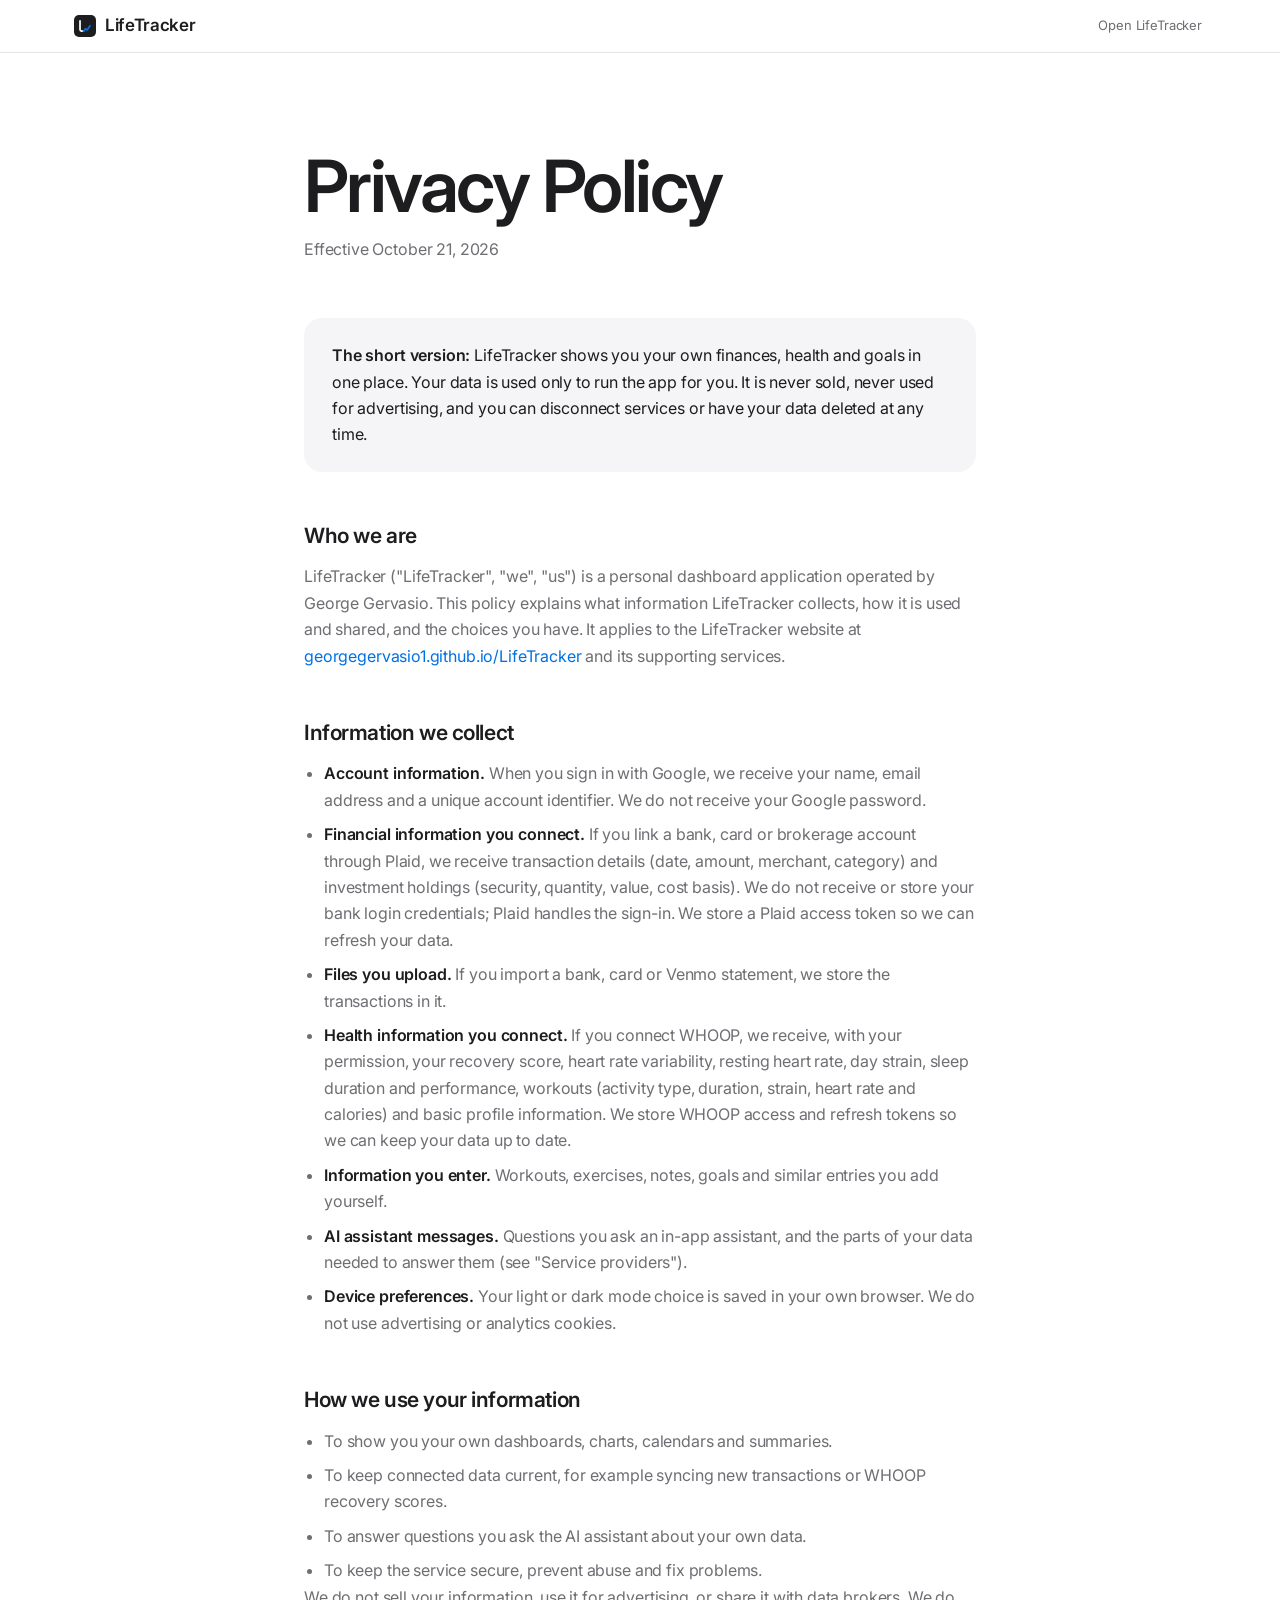
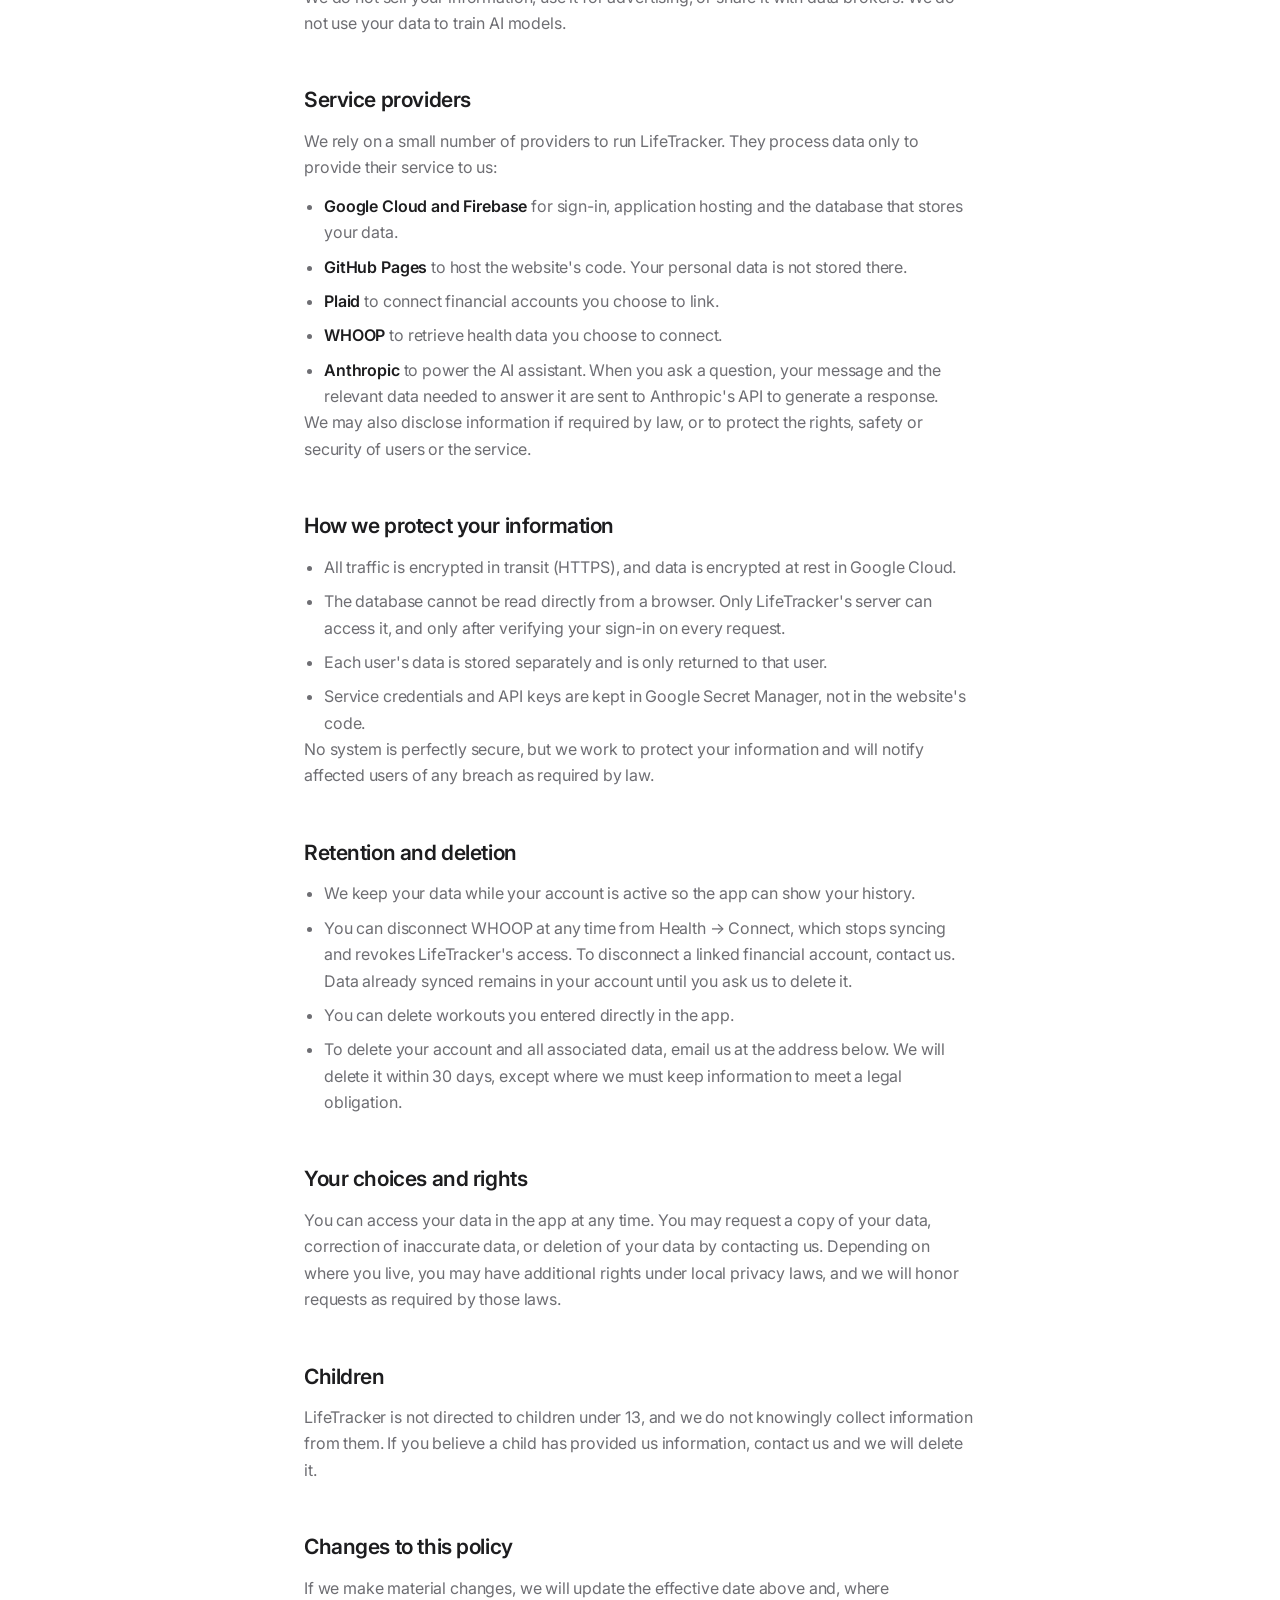
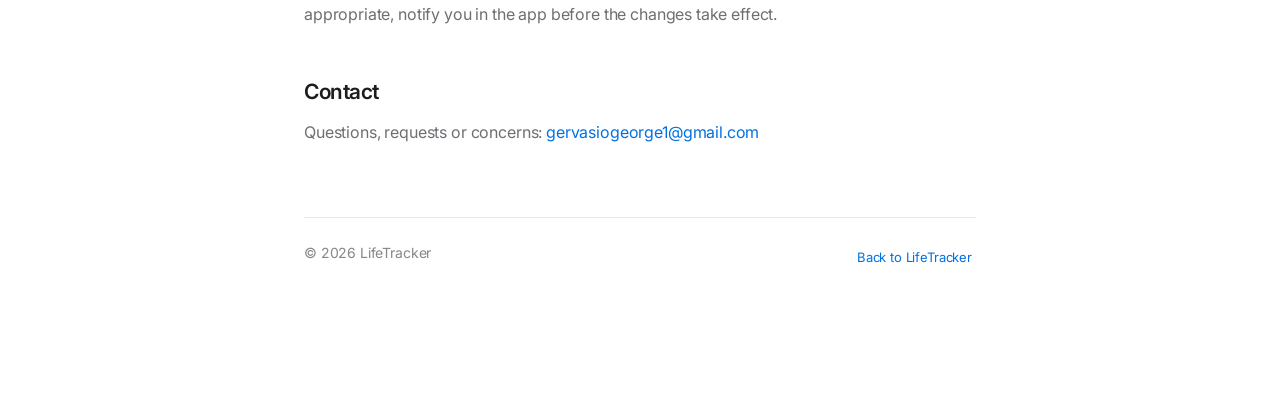
==== commit 1abd6847: "Privacy policy: use contact email registered with WHOOP Co-Authored-By: Claude Opus 5.5 <noreply@ant" ====
--- a/frontend/privacy.html
+++ b/frontend/privacy.html
@@ -105,7 +105,7 @@
     <p>If we make material changes, we will update the effective date above and, where appropriate, notify you in the app before the changes take effect.</p>
 
     <h2>Contact</h2>
-    <p>Questions, requests or concerns: <a href="mailto:gg843@georgetown.edu">gg843@georgetown.edu</a></p>
+    <p>Questions, requests or concerns: <a href="mailto:gervasiogeorge1@gmail.com">gervasiogeorge1@gmail.com</a></p>
 
     <div class="legal-foot">
       <span>© 2026 LifeTracker</span>
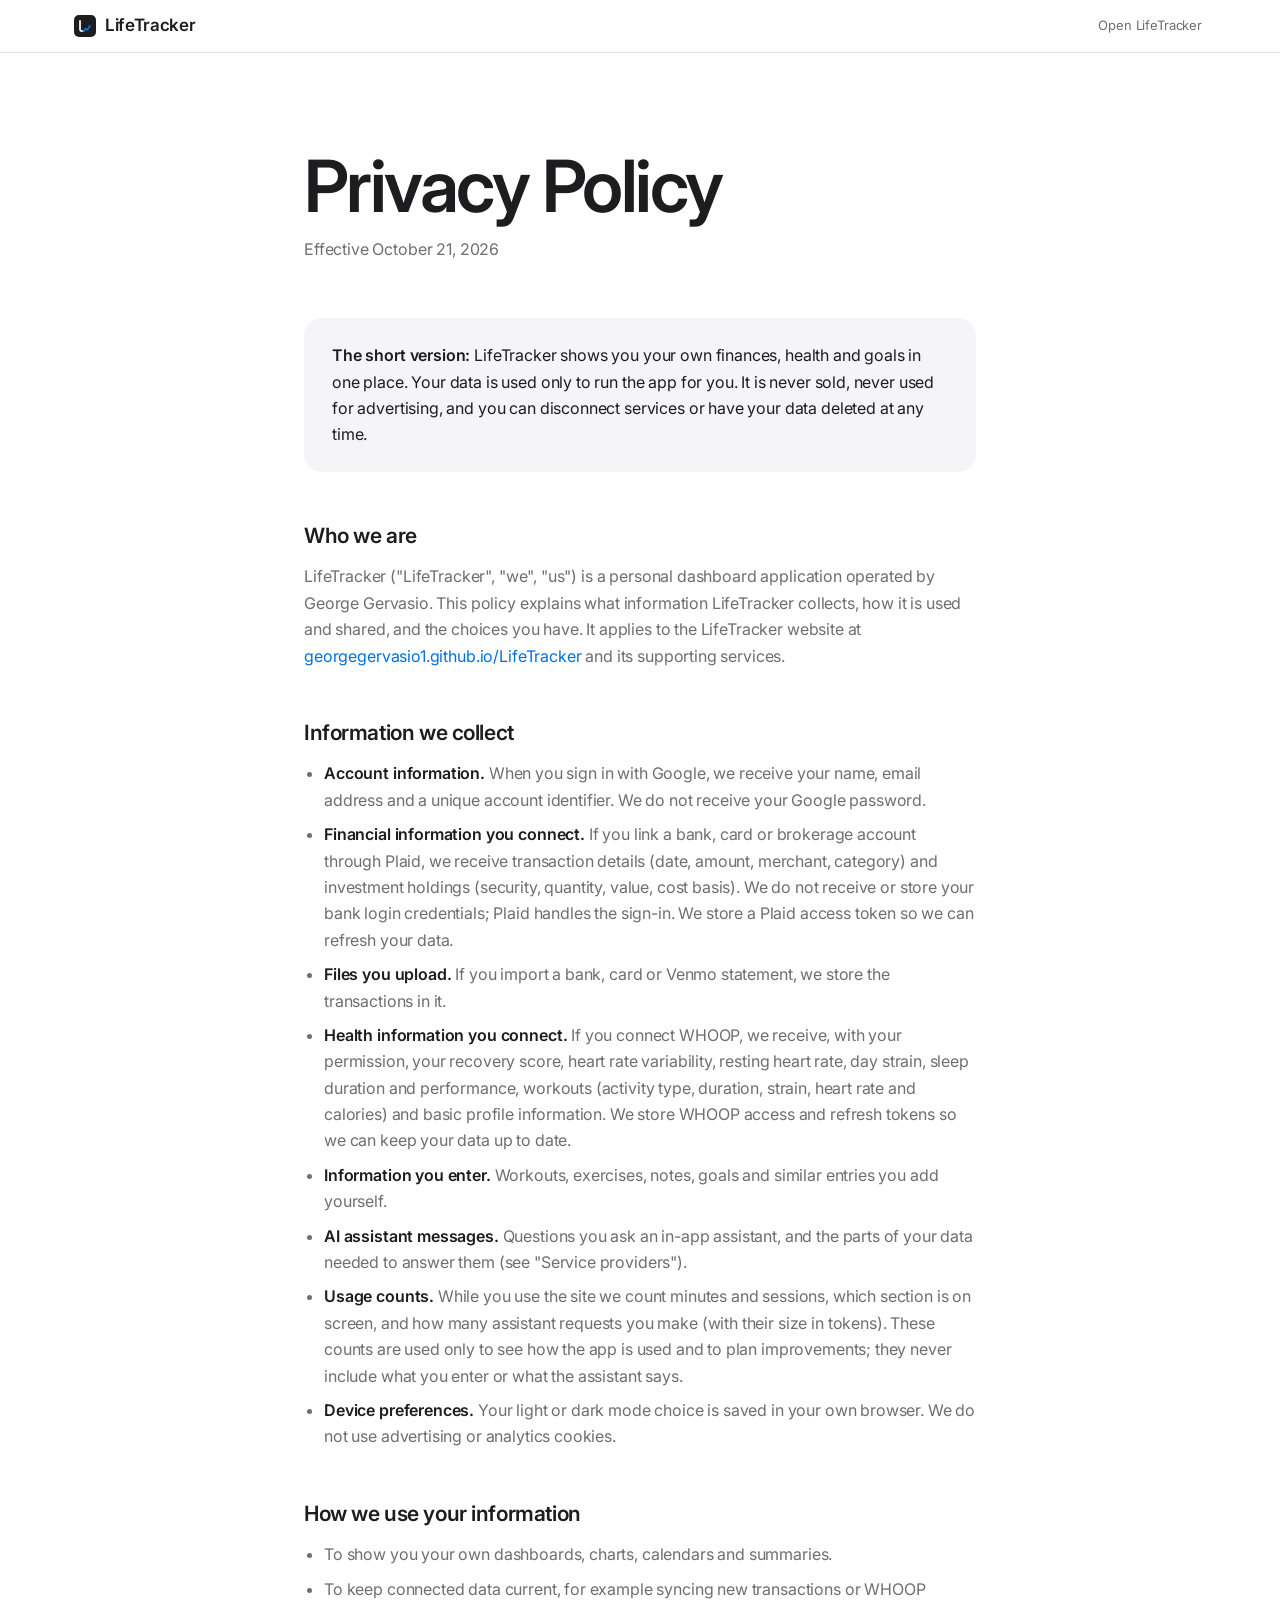
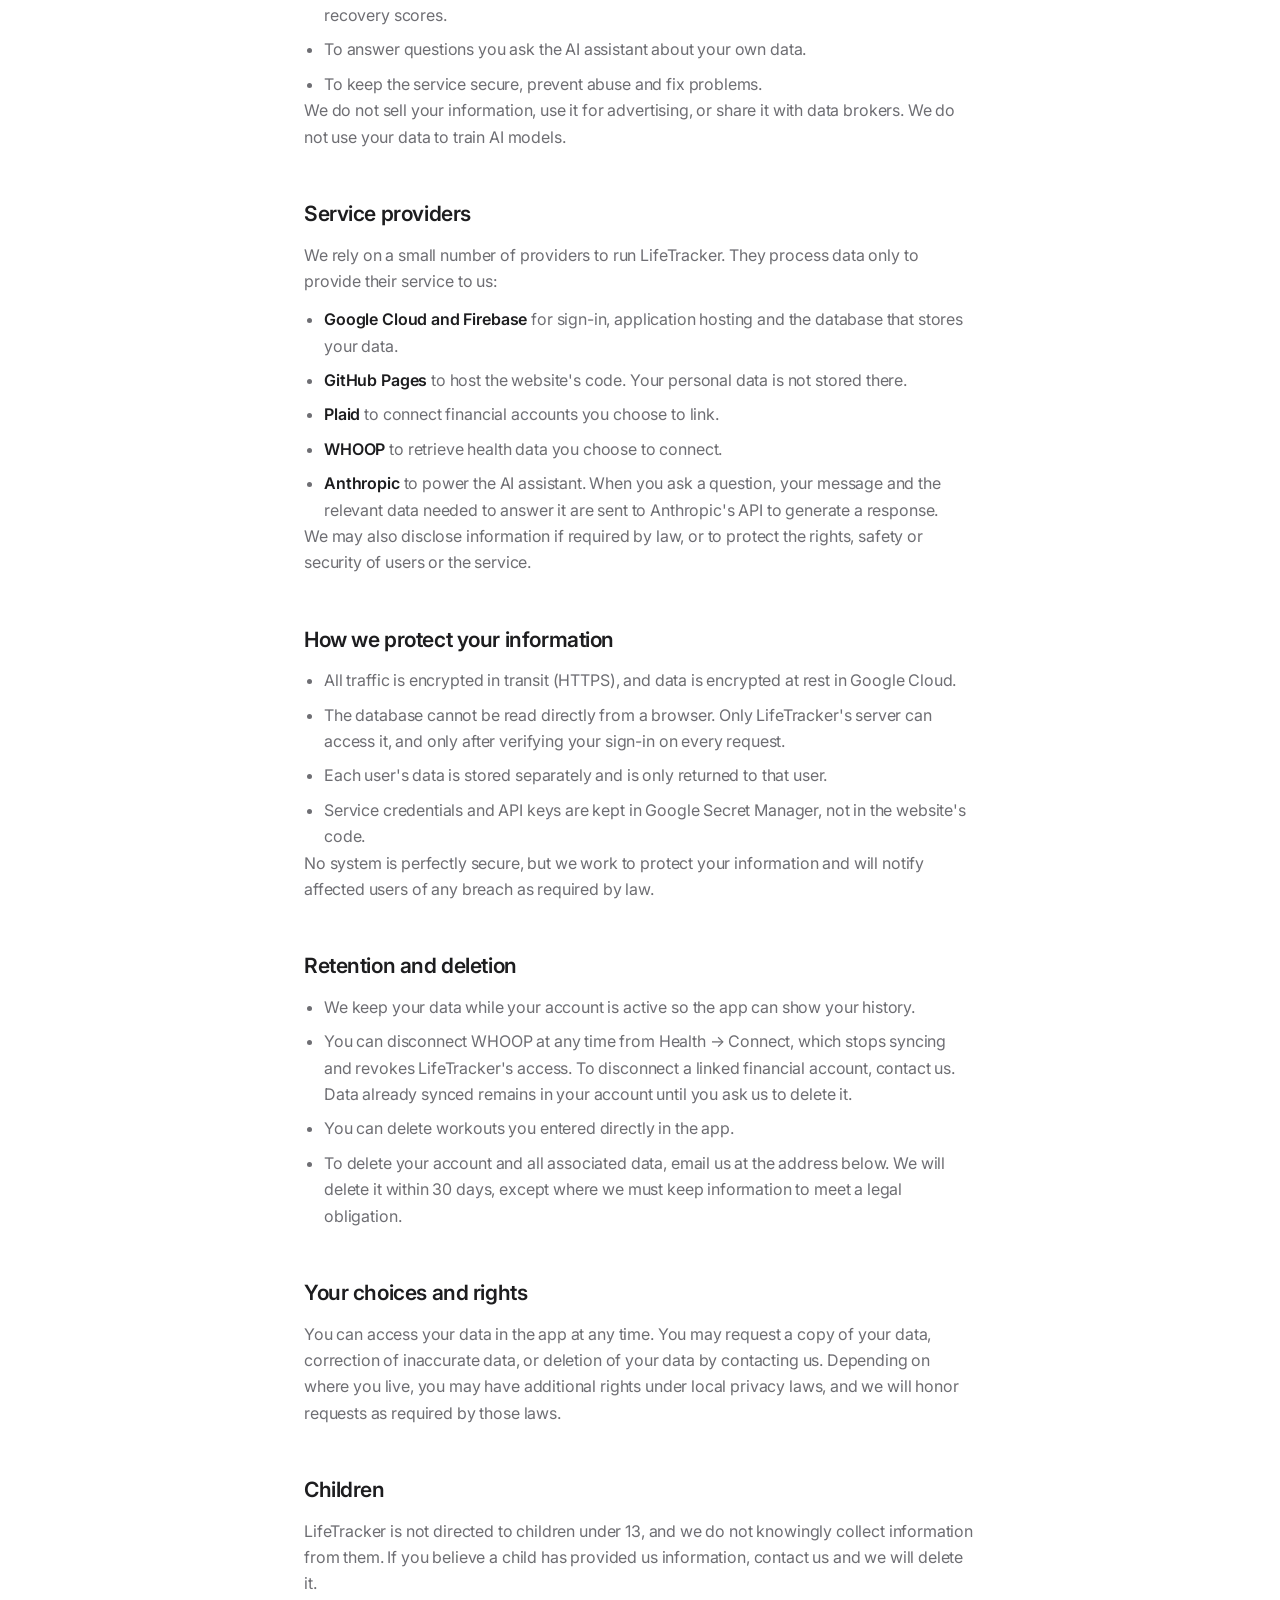
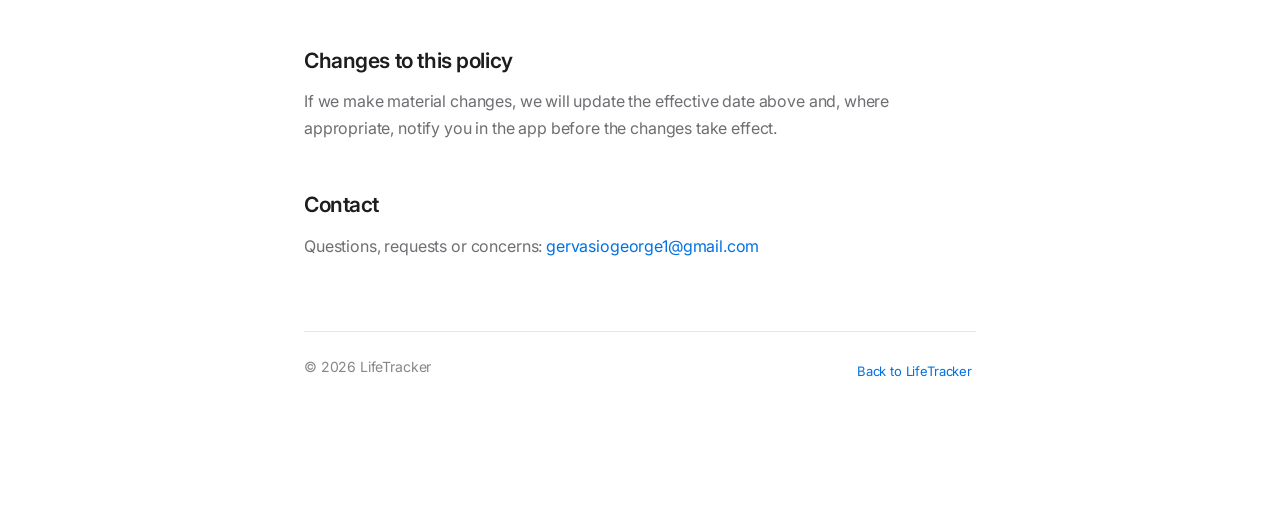
==== commit dfb4430a: "Developer dashboard: usage, users, tasks; developer account sees only it - Developer account (ADMIN_" ====
--- a/frontend/privacy.html
+++ b/frontend/privacy.html
@@ -55,6 +55,7 @@
       <li><strong>Health information you connect.</strong> If you connect WHOOP, we receive, with your permission, your recovery score, heart rate variability, resting heart rate, day strain, sleep duration and performance, workouts (activity type, duration, strain, heart rate and calories) and basic profile information. We store WHOOP access and refresh tokens so we can keep your data up to date.</li>
       <li><strong>Information you enter.</strong> Workouts, exercises, notes, goals and similar entries you add yourself.</li>
       <li><strong>AI assistant messages.</strong> Questions you ask an in-app assistant, and the parts of your data needed to answer them (see "Service providers").</li>
+      <li><strong>Usage counts.</strong> While you use the site we count minutes and sessions, which section is on screen, and how many assistant requests you make (with their size in tokens). These counts are used only to see how the app is used and to plan improvements; they never include what you enter or what the assistant says.</li>
       <li><strong>Device preferences.</strong> Your light or dark mode choice is saved in your own browser. We do not use advertising or analytics cookies.</li>
     </ul>
 
--- a/frontend/styles.css
+++ b/frontend/styles.css
@@ -15,6 +15,8 @@
   --accent-hover: #0077ed;
   --accent-soft: rgba(0,113,227,.08);
   --pos: #1d8a4e;
+  --warn: #c76b00;
+  --exam: #7d3cd8;
   --neg: #d70015;
   --track: #ececf0;
   --nav-bg: rgba(255,255,255,.78);
@@ -33,7 +35,7 @@
     --text: #f5f5f7; --text-2: #a1a1a6; --text-3: #6e6e73;
     --line: #232326; --line-strong: #333337;
     --accent: #2997ff; --accent-hover: #47a6ff; --accent-soft: rgba(41,151,255,.12);
-    --pos: #30d158; --neg: #ff453a; --track: #232326;
+    --pos: #30d158; --neg: #ff453a; --track: #232326; --warn: #ff9f0a; --exam: #bf5af2;
     --nav-bg: rgba(0,0,0,.72); --shadow: none;
     color-scheme: dark;
   }
@@ -43,7 +45,7 @@
   --text: #f5f5f7; --text-2: #a1a1a6; --text-3: #6e6e73;
   --line: #232326; --line-strong: #333337;
   --accent: #2997ff; --accent-hover: #47a6ff; --accent-soft: rgba(41,151,255,.12);
-  --pos: #30d158; --neg: #ff453a; --track: #232326;
+  --pos: #30d158; --neg: #ff453a; --track: #232326; --warn: #ff9f0a; --exam: #bf5af2;
   --nav-bg: rgba(0,0,0,.72); --shadow: none;
   color-scheme: dark;
 }
@@ -90,7 +92,7 @@
 /* ── Sign in ────────────────────────────────────────────────────────────── */
 .login { min-height: 100vh; display: flex; align-items: center; padding: 48px 24px; background: var(--bg); }
 .login-inner { max-width: var(--wrap); width: 100%; margin: 0 auto; }
-.login .btn { margin-top: 40px; }
+.login-actions { display: flex; flex-wrap: wrap; gap: 12px; margin-top: 40px; }
 
 /* ── Top nav ────────────────────────────────────────────────────────────── */
 .topnav { position: sticky; top: 0; z-index: 50; background: var(--nav-bg); backdrop-filter: saturate(180%) blur(20px); -webkit-backdrop-filter: saturate(180%) blur(20px); border-bottom: 1px solid var(--line); }
@@ -112,6 +114,9 @@
 .tabs a { font-size: 13px; color: var(--text-2); white-space: nowrap; padding: 4px 0; transition: color .2s; }
 .tabs a:hover { color: var(--text); }
 .tabs a.active { color: var(--accent); }
+.tabs { --fade-l: 0px; --fade-r: 0px; -webkit-mask-image: linear-gradient(to right, transparent, #000 var(--fade-l), #000 calc(100% - var(--fade-r)), transparent); mask-image: linear-gradient(to right, transparent, #000 var(--fade-l), #000 calc(100% - var(--fade-r)), transparent); }
+.tabs.more { --fade-r: 40px; }
+.tabs.more-left { --fade-l: 40px; }
 .subnav-actions { display: flex; align-items: center; gap: 10px; }
 
 /* ── Routing ────────────────────────────────────────────────────────────── */
@@ -173,6 +178,7 @@
 .toolbar { display: flex; align-items: center; gap: 24px; margin-bottom: 20px; flex-wrap: wrap; }
 .toolbar .input { flex: 1; min-width: 240px; }
 .toolbar-stats { display: flex; gap: 20px; font-size: 13px; color: var(--text-2); }
+.tx-more { display: block; margin: 12px auto 0; }
 .toolbar-stats strong { color: var(--text); font-weight: 600; font-variant-numeric: tabular-nums; }
 .table { width: 100%; border-collapse: collapse; font-size: 14px; }
 .table th { text-align: left; font-size: 12px; font-weight: 500; color: var(--text-3); padding: 14px 24px; border-bottom: 1px solid var(--line); }
@@ -264,6 +270,7 @@
   .feature-list { grid-template-columns: 1fr; margin-top: 48px; }
   .bar-row { grid-template-columns: 100px 1fr 64px; gap: 10px; }
   .card { padding: 22px; }
+  .card-flush { padding: 0; }
   .table th, .table td { padding: 12px 16px; }
   .chat-composer { bottom: 84px; }
   .toast { bottom: 90px; }
@@ -344,3 +351,1856 @@
 .login-brand .brand-mark { width: 28px; height: 28px; }
 .login-legal { margin-top: 18px; font-size: 13px; color: var(--text-3); }
 .login-legal a { color: var(--text-2); text-decoration: underline; text-underline-offset: 2px; }
+
+/* ── Education ──────────────────────────────────────────────────────────── */
+.edu-school { margin-bottom: 20px; }
+.hint { font-size: 13px; color: var(--text-3); margin: 14px 0; }
+.link-sm { font-size: 13px; color: var(--accent); }
+.pill { display: inline-block; font-size: 11px; font-weight: 600; letter-spacing: .02em; border-radius: 980px; padding: 3px 9px; white-space: nowrap; }
+.pill-met { background: color-mix(in srgb, var(--pos) 14%, transparent); color: var(--pos); }
+.pill-on_track { background: var(--accent-soft); color: var(--accent); }
+.pill-missing { background: color-mix(in srgb, var(--neg) 12%, transparent); color: var(--neg); }
+.audit-mini { display: flex; align-items: center; gap: 12px; padding: 7px 0; font-size: 14px; }
+.audit-mini .pill { min-width: 70px; text-align: center; }
+.mini-stats { display: flex; gap: 18px; flex-wrap: wrap; font-size: 13px; color: var(--text-2); margin-bottom: 10px; }
+.mini-stats strong { color: var(--text); }
+.mini-stats .neg strong, .mini-stats .neg { color: var(--neg); }
+.mini-row { display: flex; justify-content: space-between; gap: 16px; padding: 9px 0; border-bottom: 1px solid var(--line); font-size: 14px; }
+.mini-row:last-child { border-bottom: none; }
+.honors-target { font-size: 15px; margin-bottom: 4px; }
+.honors-target .pos { color: var(--pos); } .honors-target .neg { color: var(--neg); }
+
+.solver { margin-bottom: 8px; display: grid; grid-template-columns: auto 1fr; gap: 28px; align-items: start; }
+.solver-target { display: flex; flex-direction: column; gap: 8px; font-size: 13px; color: var(--text-2); }
+.solver-target .input { width: 120px; font-size: 22px; font-weight: 600; letter-spacing: -0.02em; padding: 8px 12px; }
+.solver-stats { display: flex; gap: 36px; flex-wrap: wrap; margin-bottom: 10px; }
+.solver-stats div { display: flex; flex-direction: column; gap: 2px; }
+.solver-stats strong { font-family: var(--font-display); font-size: 30px; font-weight: 600; letter-spacing: -0.03em; font-variant-numeric: tabular-nums; }
+.solver-stats .pos { color: var(--pos); } .solver-stats .neg { color: var(--neg); }
+.solver-text { color: var(--text-2); margin: 6px 0; max-width: 680px; }
+.solver-text strong { color: var(--text); }
+.term-card { margin-top: 20px; }
+.grade-select { padding: 5px 26px 5px 10px; min-width: 76px; }
+.seg { font-size: 12px; border: 1px solid var(--line); border-radius: 980px; padding: 4px 10px; color: var(--text-2); }
+.seg-on { background: var(--text); color: var(--bg); border-color: var(--text); }
+tr.dirty td { background: var(--accent-soft); }
+.savebar { position: sticky; bottom: 20px; margin: 24px auto 0; max-width: 460px; display: flex; align-items: center; gap: 14px; background: var(--surface); border: 1px solid var(--line-strong); border-radius: 980px; padding: 8px 8px 8px 22px; box-shadow: 0 10px 30px rgba(0,0,0,.12); font-size: 14px; }
+.savebar span { flex: 1; }
+
+.audit-head { margin-bottom: 28px; max-width: 760px; }
+.audit-list { border-top: 1px solid var(--line); }
+.audit-row { padding: 24px 0; border-bottom: 1px solid var(--line); }
+.audit-title { display: flex; align-items: center; gap: 14px; margin-bottom: 10px; }
+.audit-title h3 { font-size: 17px; font-weight: 600; letter-spacing: -0.015em; }
+.audit-title .pill { min-width: 74px; text-align: center; }
+.stack-bar { display: flex; height: 8px; background: var(--track); border-radius: 4px; overflow: hidden; max-width: 720px; }
+.stack-bar span { display: block; height: 100%; }
+.seg-done { background: var(--accent); } .seg-prog { background: color-mix(in srgb, var(--accent) 55%, transparent); } .seg-plan { background: color-mix(in srgb, var(--accent) 25%, transparent); }
+.stack-legend { display: flex; gap: 18px; flex-wrap: wrap; font-size: 13px; color: var(--text-2); margin-top: 8px; }
+.stack-legend span { display: inline-flex; align-items: center; gap: 6px; }
+.lg { width: 10px; height: 10px; border-radius: 3px; display: inline-block; }
+.lg-done { background: var(--accent); } .lg-prog { background: color-mix(in srgb, var(--accent) 55%, transparent); } .lg-plan { background: color-mix(in srgb, var(--accent) 25%, transparent); }
+.audit-courses { font-size: 14px; color: var(--text-2); margin-top: 6px; }
+
+.planner-head { display: flex; align-items: center; gap: 20px; flex-wrap: wrap; margin-bottom: 14px; }
+.planner-stats { display: flex; gap: 20px; flex-wrap: wrap; font-size: 14px; color: var(--text-2); flex: 1; }
+.planner-stats strong { color: var(--text); }
+.planner-stats .pos { color: var(--pos); } .planner-stats .neg { color: var(--neg); }
+.planner-alerts { display: grid; gap: 8px; margin-bottom: 18px; }
+.alert { font-size: 14px; padding: 10px 14px; border-radius: var(--radius-sm); background: var(--bg-alt); color: var(--text-2); }
+.alert-bad { background: color-mix(in srgb, var(--neg) 10%, transparent); color: var(--neg); }
+.board { display: grid; grid-auto-flow: column; grid-auto-columns: minmax(250px, 1fr); gap: 16px; overflow-x: auto; padding-bottom: 8px; align-items: start; }
+.board-col { background: var(--bg-alt); border-radius: var(--radius); padding: 12px; display: flex; flex-direction: column; gap: 10px; min-width: 0; }
+.board-col-head { display: flex; justify-content: space-between; align-items: center; font-size: 13px; font-weight: 600; padding: 4px 4px 2px; }
+.course-card { background: var(--surface); border: 1px solid var(--line); border-radius: 14px; padding: 14px; cursor: pointer; transition: border-color .2s, transform .2s var(--ease); display: flex; flex-direction: column; gap: 5px; }
+.course-card:hover { border-color: var(--line-strong); transform: translateY(-1px); }
+.course-card.has-conflict { border-color: var(--neg); }
+.course-top { display: flex; gap: 6px; flex-wrap: wrap; }
+.course-top:empty { display: none; }
+.prio, .req-tag { font-size: 10px; font-weight: 600; letter-spacing: .04em; text-transform: uppercase; border-radius: 6px; padding: 2px 7px; }
+.prio-3 { background: var(--text); color: var(--bg); } .prio-2 { background: var(--accent-soft); color: var(--accent); } .prio-1 { border: 1px solid var(--line-strong); color: var(--text-2); }
+.req-tag { border: 1px solid var(--line); color: var(--text-3); }
+.course-title { font-weight: 600; font-size: 14px; letter-spacing: -0.01em; line-height: 1.3; }
+.course-meta { font-size: 12px; color: var(--text-2); }
+.course-note { font-size: 12px; color: var(--text-3); line-height: 1.4; }
+.status-select { margin-top: 6px; font-size: 12px; padding: 4px 26px 4px 10px; align-self: flex-start; }
+.empty.small { padding: 14px 0; font-size: 13px; }
+
+.dialog { margin: auto; border: none; border-radius: 22px; padding: 0; background: var(--surface); color: var(--text); width: min(640px, calc(100% - 32px)); box-shadow: 0 30px 80px rgba(0,0,0,.25); }
+.dialog::backdrop { background: rgba(0,0,0,.35); backdrop-filter: blur(4px); }
+.dialog-form { display: grid; grid-template-columns: 1fr 1fr; gap: 12px 14px; padding: 28px; max-height: calc(100vh - 64px); overflow-y: auto; }
+.dialog-form h3 { grid-column: 1 / -1; font-size: 21px; letter-spacing: -0.02em; margin-bottom: 4px; }
+.dialog-form label { display: flex; flex-direction: column; gap: 5px; font-size: 12px; color: var(--text-2); }
+.dialog-form label.check { flex-direction: row; align-items: center; gap: 8px; font-size: 13px; color: var(--text); }
+.dialog-form .span-2 { grid-column: 1 / -1; }
+.dialog-form textarea { resize: vertical; font: inherit; }
+.tags-field { border: 1px solid var(--line); border-radius: var(--radius-sm); padding: 10px 14px 12px; display: grid; grid-template-columns: 1fr 1fr; gap: 8px; }
+.tags-field legend { font-size: 12px; color: var(--text-2); padding: 0 6px; }
+.input.mini { width: 64px; padding: 4px 8px; }
+.dialog-actions { display: flex; align-items: center; gap: 10px; margin-top: 6px; }
+.text-btn.danger { color: var(--neg); }
+@media (max-width: 760px) {
+  .solver { grid-template-columns: 1fr; gap: 16px; }
+  .board { grid-auto-flow: row; grid-auto-columns: auto; }
+  .dialog-form, .tags-field { grid-template-columns: 1fr; }
+}
+
+.grade-table { table-layout: fixed; }
+.grade-table col.c-cr { width: 90px; } .grade-table col.c-gr { width: 130px; } .grade-table col.c-ty { width: 130px; } .grade-table col.c-ed { width: 80px; }
+.grade-table td:first-child { overflow: hidden; text-overflow: ellipsis; white-space: nowrap; }
+@media (max-width: 760px) {
+  .grade-table col.c-cr { width: 30px; } .grade-table col.c-gr { width: 78px; } .grade-table col.c-ty { width: 0; } .grade-table col.c-ed { width: 44px; }
+  .grade-table th:nth-child(4), .grade-table td:nth-child(4) { padding: 0; font-size: 0; }   /* keep the cell so Edit stays in its column */
+  .grade-table td:nth-child(4) .seg { display: none; }
+  .grade-table th, .grade-table td { padding: 12px 6px; }
+  .grade-table th:first-child, .grade-table td:first-child { padding-left: 16px; }
+  .grade-table th:last-child, .grade-table td:last-child { padding-right: 16px; }
+  .grade-table th:nth-child(2) { font-size: 0; }
+  .grade-table th:nth-child(2)::after { content: "Cr"; font-size: 12px; }
+  .grade-table td:first-child { white-space: normal; overflow-wrap: break-word; line-height: 1.3; }
+  .grade-table .gt-type { display: block; }
+}
+.gt-type { display: none; margin-top: 2px; padding: 0; border: 0; background: none; font: inherit; font-size: 12px; color: var(--text-2); cursor: pointer; }
+
+.mini-row .tag { white-space: nowrap; flex-shrink: 0; }
+
+/* ── Training: planner ───────────────────────────────────────────────────── */
+:root { --done: #34c759; --done-soft: rgba(52,199,89,.12); }
+.no-scroll { overflow: hidden; }
+.plan-head { display: flex; align-items: flex-end; gap: 24px; flex-wrap: wrap; margin-bottom: 20px; }
+.plan-head > div:first-child { flex: 1; min-width: 240px; }
+.plan-head .eyebrow { margin-bottom: 8px; }
+.plan-weeks { display: flex; gap: 6px; flex-wrap: wrap; }
+.week-tab { position: relative; font-size: 14px; font-weight: 500; padding: 7px 14px; border-radius: 980px; border: 1px solid var(--line); color: var(--text-2); transition: all .2s; }
+.week-tab.active { background: var(--text); color: var(--bg); border-color: var(--text); }
+.now-dot { position: absolute; top: 4px; right: 5px; width: 6px; height: 6px; border-radius: 50%; background: var(--accent); }
+.plan-maxes { display: flex; gap: 10px; }
+.plan-maxes label { display: flex; flex-direction: column; gap: 4px; font-size: 12px; color: var(--text-2); }
+.plan-maxes .input { width: 104px; }
+.resume-banner { display: flex; align-items: center; justify-content: space-between; gap: 12px; background: var(--done-soft); color: var(--text); border-radius: var(--radius-sm); padding: 10px 10px 10px 16px; margin-bottom: 16px; font-size: 14px; font-weight: 500; }
+.plan-board { display: grid; grid-template-columns: repeat(7, minmax(132px, 1fr)); gap: 10px; overflow-x: auto; padding-bottom: 10px; align-items: stretch; }
+.day-col { background: var(--bg-alt); border-radius: var(--radius); padding: 10px; display: flex; flex-direction: column; gap: 8px; min-height: 240px; }
+.day-col.today { box-shadow: inset 0 0 0 2px var(--accent); }
+.plan-tray { margin-top: 14px; border: 1px dashed var(--line-strong); border-radius: var(--radius); padding: 10px; }
+.tray-drop { flex-direction: row; flex-wrap: wrap; min-height: 56px; }
+.tray-drop .w-card { width: 200px; }
+.day-head { display: flex; justify-content: space-between; align-items: center; font-size: 13px; font-weight: 600; padding: 4px 6px; }
+.day-drop { display: flex; flex-direction: column; gap: 8px; min-height: 60px; flex: 1; }
+.add-workout { font-size: 13px; color: var(--accent); padding: 8px; border-radius: 10px; text-align: left; transition: background .2s; }
+.add-workout:hover { background: var(--accent-soft); }
+.w-card { background: var(--surface); border: 1px solid var(--line); border-radius: 14px; padding: 10px; display: flex; flex-direction: column; gap: 6px; box-shadow: var(--shadow); }
+.w-card.is-cardio { border-left: 3px solid var(--accent); }
+.w-card-head { display: flex; align-items: center; gap: 6px; cursor: grab; }
+.drag { color: var(--text-3); font-size: 12px; letter-spacing: -2px; cursor: grab; user-select: none; }
+.w-name { font-weight: 600; font-size: 14px; flex: 1; text-align: left; letter-spacing: -0.01em; }
+.w-count { font-size: 11px; color: var(--text-3); white-space: nowrap; }
+.w-ex-list { display: flex; flex-direction: column; gap: 2px; border-top: 1px solid var(--line); padding-top: 6px; }
+.w-ex { display: flex; align-items: center; gap: 6px; padding: 4px 0; font-size: 13px; }
+.w-ex-name { flex: 1; min-width: 0; line-height: 1.25; }
+.w-ex-name small { display: block; font-size: 11px; color: var(--text-3); }
+.icon-btn.sm { width: 24px; height: 24px; font-size: 15px; }
+.w-actions { display: flex; flex-wrap: wrap; gap: 4px 10px; padding-top: 4px; }
+.text-btn.accent { color: var(--accent); }
+.w-start { align-self: flex-start; }
+.drag-ghost { opacity: .4; }
+.plan-foot { display: flex; justify-content: space-between; align-items: center; margin-top: 10px; }
+.pick-grid { display: flex; flex-wrap: wrap; gap: 8px; }
+.pick { font-size: 14px; padding: 9px 14px; border-radius: 980px; border: 1px solid var(--line-strong); transition: all .15s; }
+.pick:hover { border-color: var(--accent); color: var(--accent); }
+.pick-label { font-size: 12px; font-weight: 600; color: var(--text-2); text-transform: uppercase; letter-spacing: .04em; margin: 12px 0 6px; }
+.dialog-tall .dialog-form { min-height: min(640px, calc(100vh - 64px)); }
+.picker { display: flex; flex-direction: column; gap: 10px; }
+.ep-filters { display: flex; flex-wrap: wrap; gap: 6px; }
+.chip-on { background: var(--text); color: var(--bg); border-color: var(--text); }
+.ep-list { flex: 1; overflow-y: auto; max-height: 46vh; border-top: 1px solid var(--line); border-bottom: 1px solid var(--line); padding: 4px 2px; }
+.ep-row { display: flex; align-items: center; gap: 10px; padding: 8px 4px; font-size: 14px; border-radius: 8px; cursor: pointer; }
+.ep-row:hover { background: var(--surface-hover); }
+.ep-row span { flex: 1; } .ep-row small { color: var(--text-3); font-size: 12px; }
+.ep-custom summary { font-size: 13px; color: var(--accent); cursor: pointer; }
+.ep-custom-row { display: grid; grid-template-columns: 1fr 120px 120px auto; gap: 8px; margin-top: 8px; }
+
+/* ── Training: live session ───────────────────────────────────────────────── */
+.session { position: fixed; inset: 0; z-index: 300; background: var(--bg); overflow-y: auto; animation: rise .35s var(--ease); }
+.session-bar { position: sticky; top: 0; z-index: 2; display: flex; align-items: center; gap: 12px; padding: 12px max(16px, calc(50% - 360px)); background: var(--nav-bg); backdrop-filter: saturate(180%) blur(20px); -webkit-backdrop-filter: saturate(180%) blur(20px); border-bottom: 1px solid var(--line); }
+.session-clock { font-family: var(--font-display); font-size: 17px; font-weight: 600; font-variant-numeric: tabular-nums; background: var(--bg-alt); padding: 6px 14px; border-radius: 10px; }
+.btn-finish { background: var(--done); color: #fff; font-weight: 600; padding: 8px 20px; }
+.btn-finish:hover:not(:disabled) { filter: brightness(1.05); }
+.session-body { max-width: 720px; margin: 0 auto; padding: 24px 16px 120px; display: flex; flex-direction: column; gap: 14px; }
+.session-name { font-family: var(--font-display); font-size: 34px; font-weight: 600; letter-spacing: -0.03em; border: none; background: none; color: var(--text); padding: 0; }
+.session-name:focus { outline: none; box-shadow: none; }
+.session-meta { color: var(--text-2); font-size: 14px; margin-top: -8px; }
+.warmup { background: var(--bg-alt); border-radius: var(--radius-sm); padding: 12px 16px; }
+.warmup summary { font-weight: 600; font-size: 14px; cursor: pointer; }
+.warmup .check { display: flex; gap: 10px; align-items: flex-start; font-size: 14px; padding: 6px 0; color: var(--text-2); }
+.s-ex { padding: 16px 0 6px; border-top: 1px solid var(--line); }
+.s-ex-head { display: flex; align-items: center; justify-content: space-between; }
+.s-ex-name { font-size: 18px; font-weight: 600; color: var(--accent); text-align: left; letter-spacing: -0.015em; }
+.s-ex-sub { font-size: 12px; color: var(--text-3); margin: 2px 0 10px; }
+.s-menu { display: flex; flex-wrap: wrap; gap: 4px 14px; background: var(--bg-alt); border-radius: 10px; padding: 8px 12px; margin-bottom: 8px; }
+.s-note { font-size: 13px; color: var(--text-2); margin-bottom: 8px; }
+.s-table { display: flex; flex-direction: column; gap: 6px; }
+.s-row { display: grid; grid-template-columns: 40px 1fr 88px 72px 44px; gap: 10px; align-items: center; padding: 4px 6px; border-radius: 10px; transition: background .2s; }
+.s-th { font-size: 12px; font-weight: 600; color: var(--text-2); padding-bottom: 0; }
+.s-th span:nth-child(n+3) { text-align: center; }
+.s-row.done { background: var(--done-soft); }
+.set-no { display: grid; place-items: center; width: 32px; height: 32px; border-radius: 9px; background: var(--bg-alt); font-weight: 600; font-size: 14px; }
+.s-row.done .set-no { background: transparent; }
+.prev { font-size: 14px; color: var(--text-2); font-variant-numeric: tabular-nums; white-space: nowrap; overflow: hidden; text-overflow: ellipsis; }
+.s-in { width: 100%; text-align: center; font: inherit; font-size: 16px; font-weight: 500; padding: 8px 4px; border-radius: 9px; border: 1px solid transparent; background: var(--bg-alt); color: var(--text); -moz-appearance: textfield; }
+.s-in::-webkit-outer-spin-button, .s-in::-webkit-inner-spin-button { -webkit-appearance: none; margin: 0; }
+.s-in:focus { outline: none; border-color: var(--accent); background: var(--surface); }
+.s-in::placeholder { color: var(--text-3); }
+.s-row.done .s-in { background: transparent; }
+.s-check { width: 40px; height: 36px; border-radius: 9px; background: var(--bg-alt); color: var(--text-3); font-size: 17px; font-weight: 700; transition: all .15s; }
+.s-check.on { background: var(--done); color: #fff; }
+.rest-bar { position: relative; display: flex; align-items: center; justify-content: center; gap: 12px; height: 30px; margin: -2px 6px 2px; }
+.rest-bar i { position: absolute; left: 0; top: 50%; height: 2px; background: var(--accent); border-radius: 1px; transition: width 1s linear; }
+.rest-bar::before { content: ""; position: absolute; left: 0; right: 0; top: 50%; height: 2px; background: var(--accent-soft); }
+.rest-bar span { position: relative; background: var(--bg); padding: 0 10px; color: var(--accent); font-weight: 600; font-variant-numeric: tabular-nums; }
+.rest-bar .text-btn { position: relative; background: var(--bg); padding: 0 6px; font-size: 12px; }
+.add-set { width: 100%; margin-top: 8px; padding: 9px; border-radius: 10px; background: var(--bg-alt); font-size: 14px; font-weight: 500; transition: background .2s; }
+.add-set:hover { background: var(--line); }
+.session-add { align-self: stretch; color: var(--accent); }
+
+/* ── Training: history ───────────────────────────────────────────────────── */
+.history-grid { display: grid; grid-template-columns: 340px 1fr; gap: 24px; align-items: start; }
+.check-cal-card { position: sticky; top: 124px; }
+.cal-head.small { margin-bottom: 14px; } .cal-head.small h3 { font-size: 17px; }
+.check-cal { display: grid; grid-template-columns: repeat(7, 1fr); gap: 6px; }
+.cc-dow { text-align: center; font-size: 12px; font-weight: 600; color: var(--text-3); padding-bottom: 4px; }
+.cc-day { position: relative; aspect-ratio: 1; border-radius: 50%; font-size: 13px; font-variant-numeric: tabular-nums; color: var(--text-2); display: grid; place-items: center; }
+.cc-day:disabled { cursor: default; }
+.cc-day.on { background: var(--bg-alt); color: var(--text); font-weight: 600; cursor: pointer; }
+.cc-day.on i { position: absolute; top: -3px; right: -3px; width: 17px; height: 17px; border-radius: 50%; background: var(--done); color: #fff; font-style: normal; font-size: 10px; font-weight: 700; display: grid; place-items: center; box-shadow: 0 0 0 2px var(--surface); }
+.cc-day.today { box-shadow: inset 0 0 0 1.5px var(--accent); }
+.cc-day.sel { background: var(--text); color: var(--bg); }
+.history-filter { display: flex; justify-content: space-between; align-items: center; font-weight: 600; margin-bottom: 12px; }
+.history-list { display: flex; flex-direction: column; gap: 14px; }
+.h-card { padding: 22px 24px; }
+.h-head { display: flex; justify-content: space-between; align-items: flex-start; gap: 12px; }
+.h-head h3 { font-size: 19px; letter-spacing: -0.02em; }
+.h-date { color: var(--text-2); font-size: 14px; margin-top: 2px; }
+.h-stats { display: flex; flex-wrap: wrap; gap: 18px; margin: 14px 0 12px; font-size: 13px; color: var(--text-2); }
+.h-stats b { color: var(--text); font-size: 15px; font-weight: 600; margin-right: 3px; font-variant-numeric: tabular-nums; }
+.h-table { display: flex; flex-direction: column; }
+.h-row { display: grid; grid-template-columns: 1fr auto; gap: 16px; padding: 7px 0; font-size: 14px; text-align: left; border-bottom: 1px solid var(--line); }
+.h-row:last-child { border-bottom: none; }
+button.h-row:hover span:first-child { color: var(--accent); }
+.h-th { font-weight: 600; font-size: 12px; color: var(--text-2); }
+.h-row span:last-child { text-align: right; font-variant-numeric: tabular-nums; color: var(--text-2); }
+.pr { font-style: normal; font-size: 10px; font-weight: 700; color: #b8860b; background: rgba(255,204,0,.18); border-radius: 5px; padding: 1px 5px; margin-left: 4px; vertical-align: 1px; }
+.h-simple { padding: 18px 24px; }
+.past-log { margin-top: 18px; }
+.past-log summary { font-weight: 600; cursor: pointer; }
+.past-log .workout-form { margin-top: 16px; }
+.pg-stats { display: flex; gap: 32px; }
+.pg-stats div { display: flex; flex-direction: column; gap: 2px; }
+.pg-stats strong { font-family: var(--font-display); font-size: 26px; font-weight: 600; letter-spacing: -0.03em; }
+.pg-list { max-height: 220px; overflow-y: auto; }
+
+@media (max-width: 900px) {
+  .history-grid { grid-template-columns: 1fr; }
+  .check-cal-card { position: static; }
+}
+@media (max-width: 760px) {
+  .plan-board { grid-template-columns: 1fr; }
+  .tray-drop .w-card { width: 100%; }
+  .day-col { min-height: 0; }
+  .s-row { grid-template-columns: 32px 1fr 70px 56px 40px; gap: 6px; }
+  .prev { font-size: 12px; }
+  .ep-custom-row { grid-template-columns: 1fr 1fr; }
+  .session-name { font-size: 28px; }
+}
+
+/* ---------- Education: academic calendar + P/F ---------- */
+.acal-head { display: flex; flex-wrap: wrap; align-items: center; justify-content: space-between; gap: 12px; margin-bottom: 20px; }
+.acal-legend { display: flex; flex-wrap: wrap; gap: 14px; font-size: 13px; color: var(--text-2); }
+.acal-legend span { display: inline-flex; align-items: center; gap: 6px; }
+.k-dot { width: 8px; height: 8px; border-radius: 50%; display: inline-block; background: var(--text-3); flex: none; }
+.k-classes { background: var(--accent); } .k-deadline { background: var(--warn); } .k-holiday, .k-break { background: var(--pos); }
+.k-exams { background: var(--exam); } .k-final { background: var(--neg); } .k-other { background: var(--text-3); }
+.k-assignment { background: var(--text); }
+.acal .cc-day { cursor: default; }
+.acal .cc-day.has { color: var(--text); font-weight: 600; cursor: pointer; }
+.acal .cc-day.span { background: var(--bg-alt); border-radius: 10px; }
+.acal .cc-day.span-exams { background: color-mix(in srgb, var(--exam) 12%, transparent); }
+.acal .cc-day.span-break, .acal .cc-day.span-holiday { background: color-mix(in srgb, var(--pos) 10%, transparent); }
+.acal .cc-day.final { background: var(--neg); color: #fff; border-radius: 50%; }
+.acal .cc-day .dots { position: absolute; bottom: 3px; left: 0; right: 0; display: flex; justify-content: center; gap: 2px; }
+.acal .cc-day .dots .k-dot { width: 5px; height: 5px; }
+.acal .cc-day.final .dots { display: none; }
+.acal .cc-day.sel { box-shadow: inset 0 0 0 2px var(--text); }
+.acal-finals { margin-top: 16px; border-top: 1px solid var(--line); padding-top: 12px; display: grid; gap: 8px; }
+.acal-finals h4 { font-size: 13px; font-weight: 600; color: var(--text-2); margin: 0; }
+.acal-final { display: flex; justify-content: space-between; gap: 10px; font-size: 14px; }
+.acal-final span:last-child { color: var(--text-2); white-space: nowrap; font-variant-numeric: tabular-nums; }
+.acal-list { display: grid; gap: 22px; }
+.acal-month h3 { font-size: 15px; font-weight: 600; margin: 0 0 8px; color: var(--text-2); }
+.acal-item { display: grid; grid-template-columns: 112px 1fr auto; gap: 14px; align-items: center; padding: 12px 16px; border-radius: var(--radius-sm); background: var(--surface); border: 1px solid var(--line); margin-bottom: 8px; }
+.acal-item.past { opacity: .5; }
+.acal-item.next { border-color: var(--accent); box-shadow: 0 0 0 1px var(--accent); }
+.acal-item.is-final { border-color: color-mix(in srgb, var(--neg) 45%, var(--line)); }
+.acal-date { font-size: 13px; font-weight: 600; font-variant-numeric: tabular-nums; }
+.acal-date small { display: block; font-weight: 400; color: var(--text-3); }
+.acal-label { display: flex; align-items: center; gap: 10px; font-size: 15px; }
+.acal-label .warn { color: var(--neg); font-size: 13px; }
+.acal-when { font-size: 13px; color: var(--text-2); white-space: nowrap; }
+.pf-check { display: flex; align-items: center; gap: 6px; font-size: 13px; color: var(--text-2); margin-top: 8px; cursor: pointer; }
+.pf-check input { accent-color: var(--accent); }
+.pf-check.on { color: var(--accent); font-weight: 600; }
+.pf-badge { font-size: 11px; font-weight: 600; padding: 2px 7px; border-radius: 980px; background: var(--accent-soft); color: var(--accent); }
+.pf-meter { display: flex; gap: 4px; max-width: 720px; }
+.pf-meter i { flex: 1; height: 8px; border-radius: 3px; background: var(--track); }
+.pf-meter i.used { background: var(--accent); } .pf-meter i.prog { background: color-mix(in srgb, var(--accent) 55%, transparent); } .pf-meter i.plan { background: color-mix(in srgb, var(--accent) 25%, transparent); }
+.pf-meter i.over { background: var(--neg); }
+.pf-rows { display: grid; gap: 6px; font-size: 14px; max-width: 720px; margin-top: 14px; }
+.pf-rows div { display: flex; justify-content: space-between; gap: 12px; }
+.pf-rows span:last-child { color: var(--text-2); }
+@media (max-width: 760px) {
+  .acal-item { grid-template-columns: 1fr; gap: 4px; }
+}
+.exam-pick { display: flex; flex-wrap: wrap; gap: 8px; padding: 10px 0 2px; }
+.exam-pick p { width: 100%; margin: 0; }
+
+/* ---------- Finances: paychecks ---------- */
+.pay-head { display: flex; flex-wrap: wrap; align-items: flex-end; justify-content: space-between; gap: 16px; margin-bottom: 24px; }
+.pay-head .title { margin: 2px 0 4px; }
+.pay-actions { display: flex; gap: 8px; }
+#payBody > * + * { margin-top: 20px; }
+.pay-legend { display: flex; flex-wrap: wrap; gap: 16px; font-size: 13px; color: var(--text-2); margin-top: 12px; }
+.pay-legend span { display: inline-flex; align-items: center; gap: 6px; }
+.table-scroll { overflow-x: auto; }
+.pay-table { min-width: 760px; }
+.pay-table td, .pay-table th { white-space: nowrap; }
+.pay-table .muted { color: var(--text-2); font-size: 13px; }
+.pay-row { cursor: pointer; }
+.pay-row:hover td { background: var(--surface-hover); }
+.pay-row.open td { background: var(--bg-alt); }
+.pay-math td { background: var(--bg-alt); white-space: normal; padding: 6px 20px 18px; }
+.pay-table tfoot td { border-top: 1px solid var(--line-strong); }
+.pay-math-grid { display: grid; grid-template-columns: 1.3fr 1fr; gap: 28px; }
+.pay-math-grid h4 { font-size: 13px; font-weight: 600; color: var(--text-2); margin: 8px 0 6px; }
+.math { display: grid; gap: 2px; max-width: 720px; font-size: 14px; font-variant-numeric: tabular-nums; }
+.math-row { display: flex; justify-content: space-between; gap: 16px; padding: 5px 0; }
+.math-row span:first-child { color: var(--text-2); }
+.math-row.sub { padding-left: 16px; font-size: 13px; }
+.math-row.sum { border-top: 1px solid var(--line); font-weight: 600; }
+.math-row.sum span:first-child { color: var(--text); }
+.math-row.pos, .math-row.neg { font-weight: 600; font-size: 15px; border-top: 1px solid var(--line); padding-top: 8px; }
+.math-row.pos span:last-child { color: var(--pos); } .math-row.neg span:last-child { color: var(--neg); }
+.bracket { margin: 4px 0 18px; }
+.bracket-label { display: flex; justify-content: space-between; gap: 12px; font-size: 13px; color: var(--text-2); margin-bottom: 6px; }
+.bracket-label strong { color: var(--text); font-variant-numeric: tabular-nums; }
+.bbar { display: flex; gap: 3px; height: 30px; }
+.bseg { position: relative; background: var(--track); border-radius: 6px; overflow: hidden; min-width: 2px; }
+.bfill { position: absolute; inset: 0 auto 0 0; background: var(--exam); }
+.bracket.ghost .bfill { background: var(--text-3); }
+.brate { position: relative; display: flex; align-items: center; height: 100%; padding-left: 7px; font-size: 11px; font-weight: 600; color: var(--text); white-space: nowrap; overflow: hidden; }
+#payStates .card .math { margin-top: 8px; }
+@media (max-width: 760px) { .pay-math-grid { grid-template-columns: 1fr; gap: 8px; } }
+.pay-caption { caption-side: bottom; text-align: left; font-size: 13px; color: var(--text-2); padding: 12px 20px 16px; }
+
+/* ---------- Finances: taxes ---------- */
+#taxBody > * + * { margin-top: 20px; }
+.dollar-bar { display: flex; gap: 3px; height: 56px; border-radius: 12px; overflow: hidden; margin: 6px 0 18px; }
+.db-seg { display: flex; align-items: center; justify-content: center; color: #fff; font-size: 13px; font-weight: 600; min-width: 4px; }
+.db-seg.keep { justify-content: flex-start; padding-left: 16px; font-size: 15px; }
+.dollar-legend { display: grid; grid-template-columns: repeat(auto-fit, minmax(180px, 1fr)); gap: 14px 20px; }
+.dl-item { display: grid; grid-template-columns: auto 1fr; column-gap: 8px; align-items: center; }
+.dl-item span { font-size: 13px; color: var(--text-2); }
+.dl-item strong { grid-column: 2; font-size: 18px; letter-spacing: -0.01em; font-variant-numeric: tabular-nums; }
+.dl-item em { grid-column: 2; font-style: normal; font-size: 12px; color: var(--text-3); }
+.dl-item.keep strong { color: var(--accent); }
+.marginal-big { display: flex; align-items: baseline; gap: 12px; flex-wrap: wrap; margin-bottom: 12px; }
+.marginal-big strong { font-size: 44px; letter-spacing: -0.03em; line-height: 1; }
+.marginal-big span { color: var(--text-2); }
+.marginal-parts { display: flex; flex-wrap: wrap; gap: 8px 16px; font-size: 14px; color: var(--text-2); margin-bottom: 10px; }
+.marginal-parts span { display: inline-flex; align-items: center; gap: 6px; }
+.marginal-parts b { color: var(--text); }
+.settle { display: grid; }
+.settle-row { display: grid; grid-template-columns: 1fr auto auto; gap: 14px; align-items: center; padding: 10px 0; border-bottom: 1px solid var(--line); font-size: 14px; }
+.settle-row .muted { font-size: 13px; color: var(--text-3); }
+.settle-row strong { min-width: 96px; text-align: right; font-variant-numeric: tabular-nums; }
+.settle-row.total { border-bottom: none; font-size: 16px; font-weight: 600; }
+.ladder { display: grid; gap: 8px; }
+.ladder-row { display: grid; grid-template-columns: 48px 170px 1fr 220px; gap: 14px; align-items: center; font-size: 14px; font-variant-numeric: tabular-nums; }
+.lr-rate { font-weight: 700; font-size: 16px; }
+.lr-range { color: var(--text-2); font-size: 13px; }
+.lr-bar { height: 12px; background: var(--track); border-radius: 6px; overflow: hidden; }
+.lr-bar i { display: block; height: 100%; background: var(--exam); border-radius: 6px; }
+.lr-amt { text-align: right; color: var(--text-2); }
+.lr-amt b { color: var(--text); }
+.ladder-row.unused { opacity: .45; }
+.ladder-row.total { border-top: 1px solid var(--line); padding-top: 10px; font-weight: 600; }
+@media (max-width: 760px) {
+  .ladder-row { grid-template-columns: 40px 1fr; row-gap: 4px; }
+  .lr-bar { grid-column: 1 / -1; } .lr-amt { grid-column: 1 / -1; text-align: left; }
+  .settle-row { grid-template-columns: 1fr auto; } .settle-row .muted { grid-column: 1; grid-row: 2; }
+}
+@media (max-width: 760px) {
+  .db-seg:not(.keep) { font-size: 0; }
+  .dollar-legend { grid-template-columns: 1fr 1fr; }
+  .settle-row.total { grid-template-columns: 1fr auto; }
+  .settle-row.total span:empty { display: none; }
+}
+
+/* ---------- Education: syllabi ---------- */
+.syl-top { display: flex; align-items: flex-end; justify-content: space-between; gap: 12px; margin-bottom: 20px; }
+.syl-top .eyebrow { margin-top: 4px; }
+.syl-week { margin-bottom: 20px; }
+.syl-list { display: grid; gap: 20px; }
+.syl-list .card + .card { margin-top: 0; }
+.syl-head { display: flex; justify-content: space-between; align-items: flex-start; gap: 16px; }
+.syl-sub { margin-top: 4px !important; }
+.syl-actions { display: flex; gap: 8px; flex-wrap: wrap; justify-content: flex-end; }
+.syl-summary { margin-top: 14px !important; }
+.syl-link { display: flex; align-items: center; gap: 8px; font-size: 13px; color: var(--text-2); margin-top: 12px; }
+.syl-next { display: grid; grid-template-columns: 1fr 1fr; gap: 12px; margin-top: 20px; }
+.syl-next > div { background: var(--bg-alt); border-radius: var(--radius-sm); padding: 14px 16px; display: flex; flex-direction: column; gap: 3px; font-size: 14px; min-width: 0; }
+.syl-next strong { font-weight: 600; font-variant-numeric: tabular-nums; }
+.syl-next .muted { color: var(--text-3); }
+.syl-grid { display: grid; grid-template-columns: 1fr 1fr; gap: 24px; margin-top: 22px; }
+.syl-grid h4, .syl-more summary { font-size: 13px; font-weight: 600; color: var(--text-2); margin: 0 0 8px; }
+.syl-kv { display: flex; justify-content: space-between; gap: 12px; font-size: 14px; padding: 6px 0; border-bottom: 1px solid var(--line); }
+.syl-kv span:first-child { color: var(--text-2); min-width: 0; }
+.syl-kv span:last-child { text-align: right; min-width: 0; max-width: 62%; overflow-wrap: anywhere; flex: none; }
+.syl-kv a { color: var(--accent); }
+.syl-note { display: block; font-size: 13px; color: var(--text-3); margin-top: 4px; }
+.syl-read { display: block; font-size: 13px; color: var(--text-2); margin-top: 2px; }
+.syl-more { margin-top: 18px; border-top: 1px solid var(--line); padding-top: 14px; }
+.syl-more summary { cursor: pointer; margin: 0; }
+.syl-more ul { margin: 10px 0 0 18px; font-size: 14px; color: var(--text-2); display: grid; gap: 6px; }
+.syl-sched { margin-top: 10px; }
+.syl-row { display: grid; grid-template-columns: 112px 1fr; gap: 14px; padding: 10px 0; border-bottom: 1px solid var(--line); font-size: 14px; }
+.syl-row:last-child { border-bottom: none; }
+.syl-row.past { opacity: .45; }
+.syl-row.off { color: var(--text-3); }
+.syl-date { font-size: 13px; font-weight: 600; font-variant-numeric: tabular-nums; }
+.syl-badge { display: inline-block; font-size: 11px; font-weight: 600; border-radius: 980px; padding: 2px 8px; background: var(--text); color: var(--surface); margin-right: 4px; vertical-align: 1px; }
+.syl-foot { display: flex; align-items: center; gap: 10px; margin-top: 16px; }
+@media (max-width: 720px) {
+  .syl-head { flex-direction: column; }
+  .syl-next, .syl-grid { grid-template-columns: 1fr; }
+  .syl-row { grid-template-columns: 1fr; gap: 2px; }
+}
+.pf-prior { display: flex; flex-wrap: wrap; align-items: center; gap: 10px; margin-top: 12px; font-size: 13px; color: var(--text-2); }
+.pf-prior label { display: inline-flex; align-items: center; gap: 8px; }
+.pf-prior .input.mini { width: 72px; }
+
+/* ---------- Finances: shared ---------- */
+.subtabs { display: flex; gap: 6px; overflow-x: auto; scrollbar-width: none; margin: -8px 0 28px; padding-bottom: 2px; }
+.subtabs::-webkit-scrollbar { display: none; }
+.subtab { flex: none; font-size: 13px; color: var(--text-2); padding: 7px 14px; border-radius: 980px; border: 1px solid var(--line); white-space: nowrap; transition: color .2s, border-color .2s, background .2s; }
+.subtab:hover { color: var(--text); border-color: var(--line-strong); }
+.subtab.active { color: var(--surface); background: var(--text); border-color: var(--text); }
+.nw-head, .inv-head { margin-bottom: 28px; }
+.nw-total { font-family: var(--font-display); font-size: clamp(40px, 6vw, 64px); font-weight: 600; letter-spacing: -0.035em; line-height: 1.05; font-variant-numeric: tabular-nums; }
+.mini-h { font-size: 12px; font-weight: 600; color: var(--text-3); text-transform: uppercase; letter-spacing: .06em; margin: 18px 0 6px; }
+.mini-row.total { border-top: 1px solid var(--line-strong); border-bottom: none; font-weight: 600; }
+a.mini-row:hover span:first-child { color: var(--accent); }
+.mini-row .tag { white-space: normal; }
+.hint.flag { color: var(--warn); }
+.warn { color: var(--warn); font-size: 12px; font-weight: 500; }
+.muted { color: var(--text-3); }
+.bar-fill.neg-fill { background: var(--neg); }
+.section-label { font-size: 15px; font-weight: 600; margin: 36px 0 16px; color: var(--text-2); }
+.upload-wide { max-width: none; }
+.card + .grid-2, .grid-2 + .grid-2, .kpis + .card, .card-flush + .grid-2 { margin-top: 20px; }
+
+/* accounts list */
+.acct-list { padding: 0 24px 12px; }
+.acct-row { display: grid; grid-template-columns: minmax(0, 1.4fr) minmax(0, 1fr) auto 64px; gap: 14px; align-items: center; padding: 14px 0; border-bottom: 1px solid var(--line); font-size: 14px; }
+.acct-row:last-child { border-bottom: none; }
+.acct-name { display: flex; flex-direction: column; gap: 2px; min-width: 0; }
+a.acct-name:hover strong { color: var(--accent); }
+.acct-src { font-size: 13px; color: var(--text-3); }
+.acct-bal { font-weight: 600; font-variant-numeric: tabular-nums; text-align: right; }
+.acct-bal.neg { color: var(--neg); }
+
+/* net worth moves */
+.move-head, .move-row { display: grid; grid-template-columns: 1fr repeat(4, minmax(0, 1fr)); gap: 8px; font-size: 13px; padding: 8px 0; font-variant-numeric: tabular-nums; }
+.move-head { color: var(--text-3); font-size: 12px; border-bottom: 1px solid var(--line); }
+.move-row { border-bottom: 1px solid var(--line); }
+.move-row span:not(:first-child), .move-row strong, .move-head span:not(:first-child) { text-align: right; }
+.inv-total { display: flex; align-items: baseline; gap: 10px; margin-bottom: 4px; }
+.inv-total strong { font-size: 24px; font-family: var(--font-display); letter-spacing: -0.02em; }
+.inv-total span { color: var(--text-3); font-size: 13px; }
+
+/* investments */
+.perf-rows { display: grid; margin-top: 16px; }
+.perf-row { display: grid; grid-template-columns: 1fr auto auto; gap: 14px; padding: 10px 0; border-bottom: 1px solid var(--line); font-size: 14px; font-variant-numeric: tabular-nums; }
+.perf-row:hover span:first-child { color: var(--accent); }
+.hold-table td { vertical-align: top; }
+.hold-row { cursor: pointer; }
+.hold-name { display: block; font-size: 12px; color: var(--text-3); max-width: 280px; }
+.lots-row td { background: var(--bg-alt); padding: 12px 24px 16px; }
+.lots { width: 100%; border-collapse: collapse; font-size: 13px; }
+.lots th { text-align: left; color: var(--text-3); font-weight: 500; padding: 6px 8px; }
+.lots td { padding: 6px 8px; border-top: 1px solid var(--line); background: none; }
+.lots .num { text-align: right; font-variant-numeric: tabular-nums; }
+.div-bars { display: flex; align-items: flex-end; gap: 8px; height: 120px; margin-bottom: 16px; }
+.div-bar { flex: 1; display: flex; flex-direction: column; align-items: center; justify-content: flex-end; height: 100%; gap: 4px; font-size: 11px; color: var(--text-3); }
+.div-bar i { display: block; width: 100%; max-width: 36px; background: var(--accent); border-radius: 5px 5px 2px 2px; }
+.div-bar em { font-style: normal; font-size: 10px; }
+
+/* income */
+.inc-head { display: flex; align-items: flex-end; justify-content: space-between; gap: 16px; margin-bottom: 24px; }
+.job-grid { display: grid; grid-template-columns: repeat(auto-fill, minmax(240px, 1fr)); gap: 20px; margin-top: 20px; }
+.job-grid .card + .card { margin-top: 0; }
+.job-card { display: flex; flex-direction: column; transition: border-color .2s, transform .3s var(--ease); }
+.job-card:hover { border-color: var(--line-strong); transform: translateY(-2px); }
+.job-card .eyebrow { margin-bottom: 6px; }
+.pay-entry { display: grid; grid-template-columns: 1fr 1fr; gap: 12px; border: 1px solid var(--line); border-radius: var(--radius-sm); padding: 12px 14px; }
+.pay-entry legend { font-size: 13px; color: var(--text-2); padding: 0 6px; }
+
+/* taxes */
+.tax-grid { display: grid; grid-template-columns: repeat(auto-fit, minmax(240px, 1fr)); gap: 20px; margin: 20px 0; }
+.tax-box { background: var(--surface); border: 1px solid var(--line); border-radius: var(--radius); padding: 22px 24px; box-shadow: var(--shadow); }
+.tax-box h4 { font-size: 15px; margin-bottom: 8px; }
+.alert-card { border-color: color-mix(in srgb, var(--warn) 45%, var(--line)); }
+.alert-card p { color: var(--text); }
+.ret-grid { display: grid; grid-template-columns: repeat(auto-fit, minmax(300px, 1fr)); gap: 28px; }
+.ret-acct h4 { font-size: 15px; margin-bottom: 6px; }
+.settings-grid { display: grid; grid-template-columns: repeat(auto-fill, minmax(220px, 1fr)); gap: 14px 18px; }
+.settings-grid label { display: flex; flex-direction: column; gap: 6px; font-size: 13px; color: var(--text-2); }
+.settings-grid .span-2 { grid-column: span 2; }
+.settings-actions { display: flex; align-items: flex-end; }
+
+/* coverage */
+.cov-scale { display: flex; justify-content: space-between; font-size: 12px; color: var(--text-3); margin: 0 0 8px 180px; }
+.cov-row { display: grid; grid-template-columns: 170px 1fr; gap: 6px 10px; align-items: center; padding: 8px 0; border-bottom: 1px solid var(--line); }
+.cov-name { font-size: 14px; font-weight: 500; }
+.cov-track { position: relative; height: 12px; background: var(--bg-alt); border-radius: 6px; }
+.cov-bar { position: absolute; top: 0; height: 100%; border-radius: 6px; opacity: .9; }
+.cov-meta { grid-column: 2; font-size: 12px; color: var(--text-3); }
+.src-plaid { background: var(--accent); } .src-ubs_pdf { background: var(--exam); } .src-chase_csv, .src-csv { background: var(--warn); } .src-venmo_csv { background: var(--pos); } .src-manual { background: var(--text-3); }
+.cov-legend { display: flex; flex-wrap: wrap; gap: 16px; font-size: 12px; color: var(--text-2); margin-top: 14px; }
+.cov-legend .cov-bar { position: static; display: inline-block; width: 14px; height: 8px; margin-right: 6px; vertical-align: middle; }
+
+/* chat drawer */
+.ask-fab { position: fixed; right: 24px; bottom: 24px; z-index: 60; background: var(--text); color: var(--surface); font-size: 14px; font-weight: 600; padding: 12px 22px; border-radius: 980px; box-shadow: 0 10px 30px rgba(0,0,0,.18); transition: transform .2s var(--ease); }
+.ask-fab:hover { transform: translateY(-2px); }
+.drawer { position: fixed; top: 0; right: 0; bottom: 0; z-index: 70; width: min(440px, 100vw); background: var(--bg); border-left: 1px solid var(--line); box-shadow: -20px 0 50px rgba(0,0,0,.12); display: flex; flex-direction: column; padding: 20px 20px 16px; }
+.drawer-head { display: flex; justify-content: space-between; align-items: flex-start; gap: 12px; padding-bottom: 14px; border-bottom: 1px solid var(--line); margin-bottom: 14px; }
+.drawer-head .eyebrow { margin-bottom: 4px; }
+.drawer .chat-log { overflow-y: auto; padding-right: 4px; gap: 16px; }
+.drawer .chat-suggestions { justify-content: flex-start; }
+.drawer .chat-composer { position: static; box-shadow: none; }
+.drawer .msg.user { max-width: 90%; }
+
+@media (max-width: 720px) {
+  .acct-list { padding: 0 16px 8px; }
+  .acct-row { grid-template-columns: minmax(0, 1fr) auto; }
+  .acct-src { grid-column: 1; grid-row: 2; }
+  .acct-row > :last-child { grid-column: 2; grid-row: 2; justify-self: end; }
+  .move-head, .move-row { grid-template-columns: 1.2fr repeat(4, minmax(0, 1fr)); font-size: 12px; }
+  .cov-row { grid-template-columns: 1fr; }
+  .cov-scale { margin-left: 0; }
+  .cov-meta { grid-column: 1; }
+  .inc-head { flex-direction: column; align-items: flex-start; }
+  .settings-grid .span-2 { grid-column: auto; }
+  .ask-fab { bottom: 84px; right: 16px; }
+  .drawer { padding-bottom: 84px; }
+}
+.move-note { font-size: 12px; color: var(--text-3); padding: 0 0 8px; border-bottom: 1px solid var(--line); }
+.grid-2 + .toolbar { margin-top: 24px; }
+
+/* ── Running (Strava) ───────────────────────────────────────────────────── */
+.run-head { display: flex; justify-content: space-between; align-items: flex-end; gap: 16px; margin-bottom: 8px; }
+.run-head .eyebrow { margin-bottom: 2px; }
+.run-status { margin: 0; }
+.run-controls { display: flex; gap: 8px; align-items: center; }
+.run-map { height: 360px; border-radius: var(--radius-sm); overflow: hidden; background: var(--bg-alt); z-index: 0; }
+.run-map-lg { height: 300px; margin: 16px 0 4px; }
+.run-map-card { margin-top: 20px; }
+.leaflet-container { font: inherit; font-size: 11px; background: var(--bg-alt); }
+.leaflet-control-attribution { background: color-mix(in srgb, var(--surface) 80%, transparent) !important; color: var(--text-3); }
+.leaflet-control-attribution a { color: var(--text-2); }
+.leaflet-bar a { background: var(--surface); color: var(--text); border-color: var(--line); }
+.tiles-dark { filter: invert(1) hue-rotate(180deg) brightness(.9) contrast(.9) saturate(.6); }
+.gm-pin { position: absolute; cursor: pointer; }
+.apt-map .gm-style-iw { color: #1d1d1f; font: inherit; font-size: 13px; }
+.map-source { font-size: 12px; }
+.run-list { display: flex; flex-direction: column; }
+.run-row { display: grid; grid-template-columns: 64px minmax(0, 1fr) repeat(4, 84px); align-items: center; gap: 16px; padding: 12px 24px; border-top: 1px solid var(--line); text-align: left; transition: background .2s; }
+.run-row:hover { background: var(--surface-hover); }
+.route-thumb { display: block; }
+.route-thumb path { fill: none; stroke: var(--accent); stroke-width: 1.6; stroke-linejoin: round; stroke-linecap: round; }
+.route-none { border-radius: 8px; background: var(--bg-alt); }
+.run-main { display: flex; flex-direction: column; min-width: 0; }
+.run-name { font-weight: 500; white-space: nowrap; overflow: hidden; text-overflow: ellipsis; }
+.run-date { font-size: 12px; color: var(--text-3); }
+.run-stat { font-size: 12px; color: var(--text-3); text-align: right; white-space: nowrap; }
+.run-stat b { font-size: 15px; font-weight: 600; color: var(--text); font-variant-numeric: tabular-nums; margin-right: 3px; }
+.best-row { display: grid; grid-template-columns: 1fr auto 64px; gap: 12px; width: 100%; padding: 10px 0; border-top: 1px solid var(--line); text-align: left; align-items: baseline; }
+.best-row:first-child { border-top: none; padding-top: 0; }
+.best-row:hover .best-time { color: var(--accent); }
+.best-name { color: var(--text-2); font-size: 14px; }
+.best-time { font-weight: 600; font-variant-numeric: tabular-nums; }
+.best-date { font-size: 12px; color: var(--text-3); text-align: right; }
+.dialog-wide { width: min(760px, calc(100% - 32px)); }
+.run-detail { padding: 28px; max-height: calc(100vh - 64px); overflow-y: auto; }
+.run-detail-head { display: flex; justify-content: space-between; align-items: flex-start; gap: 12px; }
+.run-detail-head h3 { font-size: 21px; letter-spacing: -0.02em; }
+.run-detail-head .hint { margin: 4px 0 0; }
+.run-detail h4 { font-size: 13px; font-weight: 600; color: var(--text-2); margin: 22px 0 8px; }
+.run-stats { display: grid; grid-template-columns: repeat(4, 1fr); gap: 16px 12px; margin-top: 18px; }
+.run-stats div { display: flex; flex-direction: column; }
+.run-stats b { font-family: var(--font-display); font-size: 20px; font-weight: 600; letter-spacing: -0.02em; font-variant-numeric: tabular-nums; }
+.run-stats span { font-size: 12px; color: var(--text-3); }
+.run-desc { color: var(--text-2); font-size: 14px; margin-top: 16px; white-space: pre-wrap; }
+.splits { display: flex; flex-direction: column; gap: 6px; }
+.split { display: grid; grid-template-columns: 36px 1fr 48px 56px 32px; gap: 10px; align-items: center; font-size: 13px; font-variant-numeric: tabular-nums; }
+.split-n, .split-elev, .split-hr { color: var(--text-3); font-size: 12px; }
+.split-pace { font-weight: 600; text-align: right; }
+.split-elev, .split-hr { text-align: right; }
+.efforts { display: flex; flex-wrap: wrap; gap: 8px 18px; font-size: 13px; color: var(--text-2); }
+.efforts b { color: var(--text); font-variant-numeric: tabular-nums; }
+.pr { font-style: normal; font-size: 10px; font-weight: 600; letter-spacing: .06em; color: var(--accent); }
+@media (max-width: 760px) {
+  .run-row { grid-template-columns: 48px minmax(0, 1fr) auto auto; gap: 12px; padding: 12px 16px; }
+  .run-row .route-thumb { width: 48px; height: 36px; }
+  .run-opt { display: none; }
+  .run-stats { grid-template-columns: repeat(2, 1fr); }
+  .run-map { height: 260px; }
+  .run-detail { padding: 20px; }
+}
+
+/* ── Race training ──────────────────────────────────────────────────────── */
+.race-top { display: flex; justify-content: flex-end; margin-bottom: 8px; }
+.race-picker { display: flex; gap: 8px; align-items: center; }
+.race-form { margin-bottom: 28px; }
+.race-dist { display: flex; flex-wrap: wrap; gap: 8px; margin-bottom: 20px; }
+.race-dist .seg { font-size: 14px; padding: 7px 16px; }
+.race-fields { display: grid; grid-template-columns: repeat(4, 1fr); gap: 14px; }
+.race-fields label { display: flex; flex-direction: column; gap: 5px; font-size: 12px; color: var(--text-2); }
+.race-hero { display: flex; justify-content: space-between; align-items: flex-end; gap: 16px; margin: 12px 0 24px; }
+.race-hero .eyebrow { margin-bottom: 6px; }
+.kpis-3 { grid-template-columns: repeat(3, 1fr); }
+.race-notes p { margin-top: 0; } .race-notes p + p { margin-top: 6px; }
+.pace-grid { display: grid; grid-template-columns: repeat(6, 1fr); gap: 12px; }
+.pace-grid div { display: flex; flex-direction: column; gap: 2px; }
+.pace-grid span { font-size: 12px; color: var(--text-3); }
+.pace-grid b { font-size: 17px; font-weight: 600; font-variant-numeric: tabular-nums; }
+.weeks { display: flex; flex-direction: column; gap: 12px; margin-top: 20px; }
+.week-card { border: 1px solid var(--line); border-radius: var(--radius); padding: 18px 20px; background: var(--surface); }
+.week-now { border-color: var(--accent); box-shadow: 0 0 0 3px var(--accent-soft); }
+.week-head { display: flex; justify-content: space-between; align-items: center; gap: 12px; margin-bottom: 14px; }
+.week-head b { font-size: 15px; }
+.week-phase { font-size: 13px; color: var(--text-3); margin-left: 10px; }
+.week-miles { display: flex; align-items: center; gap: 10px; font-size: 13px; color: var(--text-2); font-variant-numeric: tabular-nums; }
+.week-miles .bar-track { width: 96px; }
+.week-days { display: grid; grid-template-columns: repeat(7, minmax(0, 1fr)); gap: 8px; }
+.day { display: flex; flex-direction: column; gap: 2px; padding: 10px; border-radius: var(--radius-sm); background: var(--bg-alt); min-height: 84px; font-size: 13px; }
+.day-dow { font-size: 11px; color: var(--text-3); }
+.day-title { font-weight: 600; line-height: 1.25; }
+.day-mi { color: var(--text-2); font-variant-numeric: tabular-nums; }
+.day-detail { display: none; }
+.day-actual { font-size: 11px; color: var(--pos); font-weight: 500; }
+.k-rest { background: transparent; border: 1px dashed var(--line); }
+.k-rest .day-title { font-weight: 400; color: var(--text-3); }
+.k-tempo, .k-intervals { box-shadow: inset 3px 0 0 var(--accent); }
+.k-long { box-shadow: inset 3px 0 0 var(--text); }
+.k-race { background: var(--accent); color: #fff; }
+.k-race .day-dow, .k-race .day-mi { color: rgba(255,255,255,.85); }
+.day-done { outline: 1px solid color-mix(in srgb, var(--pos) 55%, transparent); }
+.day-missed .day-title, .day-missed .day-mi { color: var(--text-3); }
+.day-today { outline: 2px solid var(--accent); }
+.week-past:not(.week-now) { opacity: .8; }
+@media (max-width: 900px) {
+  .race-fields { grid-template-columns: repeat(2, 1fr); }
+  .pace-grid { grid-template-columns: repeat(3, 1fr); }
+}
+@media (max-width: 760px) {
+  .kpis-3 { grid-template-columns: 1fr 1fr; }
+  .week-days { grid-template-columns: 1fr; gap: 6px; }
+  .day { flex-direction: row; flex-wrap: wrap; align-items: baseline; gap: 4px 10px; min-height: 0; padding: 10px 12px; }
+  .day-dow { width: 56px; }
+  .day-mi { margin-left: auto; }
+  .day-actual { width: 100%; padding-left: 66px; }
+  .day-detail { display: block; width: 100%; padding-left: 66px; font-size: 12px; color: var(--text-3); }
+  .k-race .day-detail { color: rgba(255,255,255,.85); }
+  .k-rest .day-mi { display: none; }
+  .race-hero { flex-direction: column; align-items: flex-start; }
+}
+.k-tempo .day-detail, .k-intervals .day-detail { display: block; font-size: 11px; line-height: 1.35; color: var(--text-3); margin-top: 4px; }
+.run-more { width: 100%; padding: 14px; border-top: 1px solid var(--line); color: var(--accent); font-size: 14px; }
+/* Transactions on phones: merchant and amount on top, date, category and account beneath */
+@media (max-width: 600px) {
+  .tx-table thead { display: none; }
+  .tx-table tbody tr { display: grid; grid-template-columns: auto auto minmax(0, 1fr) auto; gap: 4px 10px; padding: 12px 16px; border-bottom: 1px solid var(--line); }
+  .tx-table tbody tr:last-child { border-bottom: none; }
+  .tx-table td { padding: 0; border: none; min-width: 0; }
+  .tx-table td:nth-child(2) { grid-row: 1; grid-column: 1 / 4; font-weight: 500; overflow-wrap: anywhere; }
+  .tx-table td:nth-child(5) { grid-row: 1; grid-column: 4; }
+  .tx-table td:nth-child(1), .tx-table td:nth-child(3), .tx-table td:nth-child(4) { grid-row: 2; font-size: 12px; color: var(--text-3); white-space: nowrap; }
+  .tx-table td:nth-child(4) { overflow: hidden; text-overflow: ellipsis; }
+  .tx-table td.empty { grid-column: 1 / -1; }
+}
+.empty-actions { display: flex; gap: 10px; justify-content: center; flex-wrap: wrap; }
+.empty-state .hint { margin: 18px auto 0; max-width: 480px; }
+@media (max-width: 760px) {
+  .run-head { flex-direction: column; align-items: stretch; }
+  .run-controls { flex-wrap: wrap; }
+}
+
+/* ---- motion ---- (shared by section dashboards; helpers in motion.js) */
+:root { --ease-out: cubic-bezier(.16, 1, .3, 1); --dur: 420ms; }
+@keyframes enter-rise { from { opacity: 0; transform: translateY(10px) scale(.985); } to { opacity: 1; transform: none; } }
+@keyframes panel-slide { from { opacity: 0; transform: translateX(var(--panel-from, 18px)); } to { opacity: 1; transform: none; } }
+.enter { animation: enter-rise var(--dur) var(--ease-out) both; animation-delay: var(--enter-delay, 0ms); }
+.panel-in { animation: panel-slide 360ms var(--ease-out) both; }
+.collapsing { transition: height 240ms var(--ease-out), opacity 200ms, margin 240ms var(--ease-out), padding 240ms var(--ease-out);
+  opacity: 0; margin-top: 0 !important; margin-bottom: 0 !important; padding-top: 0 !important; padding-bottom: 0 !important; }
+::view-transition-old(root), ::view-transition-new(root) { animation-duration: 280ms; animation-timing-function: var(--ease-out); }
+/* ---------- Goals ---------- */
+.goals { padding-top: 48px; padding-bottom: 64px; }
+.goals-head { display: flex; justify-content: space-between; align-items: flex-end; gap: 20px; flex-wrap: wrap; margin-bottom: 28px; }
+.goals-title { font-family: var(--font-display); font-size: clamp(32px, 4.4vw, 48px); font-weight: 600; letter-spacing: -0.03em; line-height: 1.08; }
+.goals-actions { display: flex; gap: 8px; flex-wrap: wrap; }
+.goals-filter { display: flex; justify-content: space-between; gap: 10px 20px; flex-wrap: wrap; margin-bottom: 20px; }
+.seg-row { display: flex; gap: 6px; flex-wrap: wrap; }
+.goal-grid { display: grid; grid-template-columns: repeat(auto-fill, minmax(300px, 1fr)); gap: 16px; }
+.goal-grid > .goal-card { margin-top: 0; }
+.goal-card { display: flex; flex-direction: column; gap: 10px; padding: 22px 22px 18px; cursor: pointer; font: inherit; color: inherit; width: 100%; transition: border-color .2s, transform .3s var(--ease); }
+.goal-card:hover { border-color: var(--line-strong); }
+.goal-card:active { transform: scale(.995); }
+.goal-quiet { opacity: .72; }
+.goal-top { display: flex; justify-content: space-between; align-items: center; gap: 10px; }
+.goal-area { font-size: 12px; color: var(--text-3); white-space: nowrap; overflow: hidden; text-overflow: ellipsis; }
+.goal-name { font-size: 17px; font-weight: 600; letter-spacing: -0.02em; line-height: 1.3; min-height: 2.6em; }
+.goal-figure, .gd-figure { font-family: var(--font-display); font-size: 30px; font-weight: 600; letter-spacing: -0.03em; font-variant-numeric: tabular-nums; line-height: 1.1; }
+.goal-figure small, .gd-figure small { font-family: var(--font); font-size: 14px; font-weight: 400; letter-spacing: 0; color: var(--text-2); }
+.goal-bar { position: relative; height: 6px; background: var(--track); border-radius: 3px; }
+.goal-bar.empty-bar { opacity: .5; }
+.goal-fill { height: 100%; background: var(--accent); border-radius: 3px; transition: width .8s var(--ease); }
+.goal-fill.pace-behind { background: var(--warn); } .goal-fill.pace-overdue { background: var(--neg); }
+.goal-fill.pace-done, .goal-fill.pace-reached { background: var(--pos); } .goal-fill.pace-someday { background: var(--text-3); }
+.goal-mark { position: absolute; top: -3px; width: 2px; height: 12px; margin-left: -1px; background: var(--text); border-radius: 1px; opacity: .55; }
+.goal-meta { display: flex; justify-content: space-between; gap: 12px; font-size: 13px; color: var(--text-2); }
+.goal-meta > span:last-child { color: var(--text-3); white-space: nowrap; }
+.goal-next { overflow: hidden; text-overflow: ellipsis; white-space: nowrap; }
+.pill-warn { background: color-mix(in srgb, var(--warn) 14%, transparent); color: var(--warn); }
+.pill-plain { background: var(--bg-alt); color: var(--text-2); }
+
+.goal-detail, .goal-library { padding: 26px 28px 24px; max-height: calc(100vh - 64px); overflow-y: auto; }
+.gd-head { display: flex; justify-content: space-between; align-items: flex-start; gap: 16px; margin-bottom: 18px; }
+.gd-head h3 { font-size: 24px; letter-spacing: -0.025em; line-height: 1.2; }
+.gd-head .eyebrow { margin-bottom: 6px; }
+.gd-progress { display: flex; flex-direction: column; gap: 12px; padding-bottom: 20px; border-bottom: 1px solid var(--line); }
+.gd-figure { display: flex; align-items: center; gap: 12px; flex-wrap: wrap; }
+.gd-figure .pill { font-family: var(--font); letter-spacing: .02em; }
+.gd-source { font-size: 13px; color: var(--text-3); }
+.gd-log { display: flex; gap: 8px; flex-wrap: wrap; }
+.gd-log .input { flex: 1; min-width: 130px; }
+.gd-why { font-size: 15px; color: var(--text-2); margin-top: 18px; line-height: 1.5; }
+.smart { margin-top: 18px; display: grid; gap: 10px; }
+.smart-row { display: grid; grid-template-columns: 110px 1fr; gap: 12px; font-size: 14px; line-height: 1.45; }
+.smart-row dt { color: var(--text-3); }
+.gd-section { margin-top: 22px; }
+.gd-section h4 { font-size: 13px; font-weight: 600; color: var(--text-2); margin-bottom: 8px; }
+.steps { list-style: none; }
+.step { display: flex; justify-content: space-between; align-items: center; gap: 12px; padding: 10px 0; border-bottom: 1px solid var(--line); font-size: 14px; }
+.step:last-child { border-bottom: none; }
+.step label { display: flex; align-items: flex-start; gap: 10px; cursor: pointer; line-height: 1.4; }
+.step input { margin-top: 3px; accent-color: var(--accent); width: 16px; height: 16px; flex: none; }
+.step-done span { color: var(--text-3); text-decoration: line-through; }
+.step-due { font-size: 12px; color: var(--text-3); white-space: nowrap; font-variant-numeric: tabular-nums; }
+.step-late .step-due { color: var(--neg); }
+.gd-loglist { list-style: none; font-size: 13px; }
+.gd-loglist li { display: flex; justify-content: space-between; gap: 12px; padding: 6px 0; color: var(--text-2); font-variant-numeric: tabular-nums; }
+.gd-actions { margin-top: 24px; flex-wrap: wrap; }
+
+.smart-field { grid-template-columns: 1fr; }
+.smart-field textarea { min-height: 40px; }
+.ge-now { font-size: 13px; color: var(--text-2); margin-top: -4px; }
+.ge-steps-head { display: flex; justify-content: space-between; align-items: center; font-size: 12px; color: var(--text-2); }
+#geSteps { list-style: none; display: grid; gap: 8px; margin-top: 6px; }
+.ge-step { display: grid; grid-template-columns: 1fr 150px auto; gap: 8px; align-items: center; }
+
+.gl-search { width: 100%; margin-bottom: 12px; }
+.gl-cats { display: flex; gap: 6px; flex-wrap: wrap; margin-bottom: 8px; }
+.gl-cats .chip { padding: 5px 12px; font-size: 12px; }
+.gl-cat { font-size: 13px; font-weight: 600; color: var(--text-2); margin: 20px 0 4px; }
+.gl-row { display: flex; justify-content: space-between; align-items: center; gap: 14px; padding: 10px 0; border-bottom: 1px solid var(--line); }
+.gl-row > span:first-child { display: flex; flex-direction: column; gap: 2px; min-width: 0; }
+.gl-title { font-size: 15px; }
+.gl-meta { font-size: 12px; color: var(--text-3); }
+.gl-added { font-size: 13px; color: var(--text-3); padding: 0 6px; }
+
+.proposal { border: 1px solid var(--line); border-radius: var(--radius-sm); padding: 16px; background: var(--surface); }
+.proposal .eyebrow { margin-bottom: 4px; }
+.proposal h4 { font-size: 16px; letter-spacing: -0.015em; }
+.proposal-steps { list-style: none; margin: 10px 0 0 !important; font-size: 13px; }
+.proposal-steps li { display: flex; justify-content: space-between; gap: 12px; padding: 5px 0; border-bottom: 1px solid var(--line); }
+.proposal-steps li span:last-child { color: var(--text-3); white-space: nowrap; }
+.proposal-actions { display: flex; gap: 8px; margin-top: 12px; }
+
+@media (max-width: 760px) {
+  .goals { padding-top: 28px; }
+  .goal-grid { grid-template-columns: 1fr; }
+  .goal-detail, .goal-library { padding: 22px 18px 18px; }
+  .smart-row { grid-template-columns: 1fr; gap: 2px; }
+  .ge-step { grid-template-columns: 1fr auto; }
+  .ge-step input[type=date] { grid-column: 1; grid-row: 2; }
+  .ge-step .icon-btn { grid-row: 1 / span 2; grid-column: 2; }
+}
+
+
+/* ---- health dashboard ---- */
+.hd-head { display: flex; justify-content: space-between; align-items: flex-end; gap: 16px; margin: 8px 0 24px; }
+.hd-head .eyebrow { margin-bottom: 4px; }
+.hd-links { display: flex; gap: 8px; }
+.hd-grid { display: grid; grid-template-columns: repeat(6, 1fr); gap: 16px; }
+.hd-card { position: relative; grid-column: span 2; height: 280px; border-radius: 22px; overflow: hidden; isolation: isolate; color: #fff; display: block;
+  background: #1c1c1e; box-shadow: 0 1px 2px rgba(0,0,0,.06), 0 12px 32px rgba(0,0,0,.10); transition: transform .5s var(--ease-out), box-shadow .5s var(--ease-out); }
+.hd-lifting, .hd-running { grid-column: span 3; height: 340px; }
+.hd-media { position: absolute; inset: 0; display: block; overflow: hidden; border-radius: inherit; }
+.hd-media img, .hero-media img { width: 100%; height: 100%; object-fit: cover; display: block; transform: scale(1.02); transition: transform 1.2s var(--ease-out); }
+.hd-shade { position: absolute; inset: 0; background: linear-gradient(180deg, rgba(0,0,0,.05) 30%, rgba(0,0,0,.72) 100%); }
+.hd-body { position: absolute; left: 0; right: 0; bottom: 0; padding: 24px 26px; display: flex; flex-direction: column; gap: 4px; }
+.hd-title { font-size: 13px; font-weight: 600; letter-spacing: .08em; text-transform: uppercase; opacity: .85; }
+.hd-stat { display: flex; align-items: baseline; gap: 8px; }
+.hd-stat b { font-family: var(--font-display); font-size: clamp(34px, 4vw, 48px); font-weight: 600; letter-spacing: -0.03em; line-height: 1.05; font-variant-numeric: tabular-nums; }
+.hd-stat span { font-size: 15px; opacity: .85; }
+.hd-line { font-size: 14px; opacity: .8; white-space: nowrap; overflow: hidden; text-overflow: ellipsis; }
+.hd-skel { display: inline-block; width: 90px; height: 40px; border-radius: 10px; background: rgba(255,255,255,.18); }
+.hd-go { position: absolute; top: 20px; right: 22px; width: 34px; height: 34px; border-radius: 50%; display: grid; place-items: center; font-size: 22px; line-height: 1;
+  background: rgba(255,255,255,.18); backdrop-filter: blur(12px); -webkit-backdrop-filter: blur(12px); opacity: 0; transform: translateX(-6px); transition: opacity .3s, transform .4s var(--ease-out); }
+.hd-card:hover { transform: translateY(-3px); box-shadow: 0 2px 4px rgba(0,0,0,.08), 0 24px 48px rgba(0,0,0,.18); }
+.hd-card:hover .hd-media img { transform: scale(1.08); }
+.hd-card:hover .hd-go, .hd-card:focus-visible .hd-go { opacity: 1; transform: none; }
+.hd-card:active { transform: scale(.99); }
+.hd-card:focus-visible { outline: 3px solid var(--accent); outline-offset: 3px; }
+.hero-wrap { margin-top: 20px; margin-bottom: 28px; }
+.health-hero { position: relative; height: 220px; border-radius: 22px; overflow: hidden; color: #fff; isolation: isolate; background: #1c1c1e; }
+.hero-media { position: absolute; inset: 0; overflow: hidden; border-radius: inherit; }
+.health-hero::after { content: ""; position: absolute; inset: 0; background: linear-gradient(90deg, rgba(0,0,0,.66) 0%, rgba(0,0,0,.25) 60%, rgba(0,0,0,.1) 100%); z-index: 0; }
+.hero-text { position: absolute; left: 0; bottom: 0; padding: 26px 30px; z-index: 1; max-width: 680px; }
+.hero-back { font-size: 13px; opacity: .8; }
+.hero-back::before { content: "‹ "; }
+.hero-back:hover { opacity: 1; }
+.hero-text h1 { font-family: var(--font-display); font-size: clamp(30px, 4vw, 44px); font-weight: 600; letter-spacing: -0.03em; line-height: 1.1; margin-top: 2px; }
+.hero-text p { font-size: 15px; opacity: .85; margin-top: 4px; }
+.photo-credit { position: absolute; right: 14px; bottom: 10px; z-index: 1; font-size: 10px; color: rgba(255,255,255,.7); }
+.photo-credit:hover { color: #fff; }
+.subnav-crumb { color: var(--text-3); font-weight: 500; margin-right: 10px; }
+.subnav-crumb::after { content: "/"; margin-left: 10px; color: var(--line-strong); }
+.subnav-crumb:hover { color: var(--accent); }
+::view-transition-group(health-hero) { animation-duration: 560ms; animation-timing-function: var(--ease-out); }
+::view-transition-old(health-hero), ::view-transition-new(health-hero) { height: 100%; object-fit: cover; animation-duration: 560ms; }
+@media (max-width: 900px) {
+  .hd-grid { grid-template-columns: 1fr 1fr; }
+  .hd-card, .hd-lifting, .hd-running { grid-column: span 1; height: 240px; }
+  .hd-food { grid-column: span 2; }
+}
+@media (max-width: 760px) {
+  .hd-head { align-items: flex-start; flex-direction: column; }
+  .hd-grid { grid-template-columns: 1fr; gap: 12px; }
+  .hd-card, .hd-lifting, .hd-running, .hd-food { grid-column: auto; height: 190px; border-radius: 20px; }
+  .hd-body { padding: 18px 20px; }
+  .hd-go { opacity: 1; transform: none; top: 16px; right: 16px; }
+  .health-hero { height: 160px; border-radius: 18px; }
+  .hero-text { padding: 18px 20px; }
+  .hero-wrap { margin-top: 12px; margin-bottom: 20px; }
+}
+
+/* sports */
+.sport-row { grid-template-columns: 56px minmax(0, 1fr) repeat(4, 84px); cursor: default; }
+.sport-date { font-size: 13px; color: var(--text-2); font-variant-numeric: tabular-nums; }
+@media (max-width: 760px) { .sport-row { grid-template-columns: 48px minmax(0, 1fr) auto auto; } }
+
+/* food */
+.food-daynav { display: flex; align-items: center; gap: 10px; margin-bottom: 18px; }
+.food-date { position: relative; font-family: var(--font-display); font-size: 21px; font-weight: 600; letter-spacing: -0.02em; min-width: 180px; text-align: center; }
+.food-date input { position: absolute; inset: 0; opacity: 0; pointer-events: none; }
+.food-summary { margin-bottom: 20px; }
+.food-eq { display: flex; align-items: flex-end; gap: 18px; }
+.food-eq div { display: flex; flex-direction: column; }
+.food-eq b { font-family: var(--font-display); font-size: clamp(26px, 3vw, 36px); font-weight: 600; letter-spacing: -0.03em; font-variant-numeric: tabular-nums; line-height: 1.1; }
+.food-eq span { font-size: 12px; color: var(--text-3); }
+.food-eq i { font-style: normal; color: var(--text-3); font-size: 22px; padding-bottom: 18px; }
+.food-remain b { color: var(--pos); }
+.food-remain.over b { color: var(--neg); }
+.macro-bars { display: grid; grid-template-columns: repeat(3, 1fr); gap: 20px; margin-top: 22px; }
+.macro-top { display: flex; justify-content: space-between; font-size: 13px; color: var(--text-2); margin-bottom: 6px; font-variant-numeric: tabular-nums; }
+.macro-top b { color: var(--text); }
+.macro-carbs { background: color-mix(in srgb, var(--accent) 60%, var(--pos)); }
+.macro-fat { background: var(--warn); }
+.meal-card { padding: 20px 24px; }
+.meal-card + .meal-card { margin-top: 14px; }
+.meal-head { display: flex; justify-content: space-between; align-items: baseline; margin-bottom: 6px; }
+.meal-kcal { font-size: 14px; font-weight: 600; font-variant-numeric: tabular-nums; }
+.food-row, .fres, .food-day-row { display: grid; grid-template-columns: minmax(0, 1fr) auto 64px; gap: 12px; align-items: center; width: 100%; text-align: left; padding: 10px 0; border-top: 1px solid var(--line); }
+.food-row:hover .fr-name, .fres:hover .fr-name, .food-day-row:hover { color: var(--accent); }
+.fr-main { display: flex; flex-direction: column; min-width: 0; }
+.fr-name { font-weight: 500; white-space: nowrap; overflow: hidden; text-overflow: ellipsis; }
+.fr-sub { font-size: 12px; color: var(--text-3); white-space: nowrap; overflow: hidden; text-overflow: ellipsis; }
+.fr-macros { font-size: 12px; color: var(--text-3); font-variant-numeric: tabular-nums; }
+.fr-kcal { text-align: right; font-weight: 600; font-variant-numeric: tabular-nums; }
+.fr-src { font-size: 11px; color: var(--text-3); white-space: nowrap; }
+.meal-actions { display: flex; gap: 14px; padding-top: 8px; border-top: 1px solid var(--line); }
+.meal-card .food-row:first-of-type { border-top: none; }
+.food-days { padding: 0 24px 8px; }
+.food-day-row { grid-template-columns: 1fr auto 80px; }
+.dialog-tall .food-dlg { max-height: calc(100vh - 64px); }
+.food-dlg { padding: 24px 28px; display: flex; flex-direction: column; min-height: 520px; max-height: calc(100vh - 64px); }
+.food-dlg-head { display: flex; justify-content: space-between; align-items: center; margin-bottom: 14px; }
+.food-dlg-head h3 { font-size: 21px; letter-spacing: -0.02em; }
+#foodPick { display: flex; flex-direction: column; min-height: 0; flex: 1; }
+.food-search { width: 100%; font-size: 16px; }
+.food-tabs { display: flex; flex-wrap: wrap; gap: 6px; margin: 12px 0 6px; }
+.food-results { overflow-y: auto; flex: 1; min-height: 200px; }
+.fres { grid-template-columns: minmax(0, 1fr) auto; }
+.food-mini-form, .food-goals-form { display: grid; grid-template-columns: 1fr 1fr; gap: 12px 14px; margin-top: 10px; }
+.food-mini-form label, .food-goals-form label, .fa-row label { display: flex; flex-direction: column; gap: 5px; font-size: 12px; color: var(--text-2); }
+.food-mini-form .span-2, .food-goals-form .card-head, .food-goals-form p, .food-goals-form .dialog-actions { grid-column: 1 / -1; }
+.food-mini-form button, .food-goals-form > button { grid-column: 1 / -1; justify-self: start; }
+.food-goals-form .card-head { margin-bottom: 0; }
+.food-goals-form p { margin-top: 0; }
+.tdee-out { font-size: 14px; color: var(--text-2); }
+.tdee-out b { color: var(--text); font-variant-numeric: tabular-nums; }
+.food-amount h4 { font-size: 19px; letter-spacing: -0.02em; margin-top: 10px; }
+.food-amount .hint { margin: 2px 0 14px; }
+.fa-row { display: grid; grid-template-columns: 1fr 1.4fr 1fr; gap: 12px; }
+.fa-nutr { display: grid; grid-template-columns: repeat(4, 1fr); gap: 14px; margin: 20px 0; }
+.fa-nutr div { display: flex; flex-direction: column; }
+.fa-nutr b { font-size: 18px; font-weight: 600; font-variant-numeric: tabular-nums; }
+.fa-nutr span { font-size: 12px; color: var(--text-3); }
+@media (max-width: 760px) {
+  .food-eq { gap: 10px; }
+  .food-eq i { font-size: 18px; padding-bottom: 16px; }
+  .macro-bars { grid-template-columns: 1fr; gap: 12px; }
+  .meal-card { padding: 16px 18px; }
+  .food-row { grid-template-columns: minmax(0, 1fr) 56px; }
+  .food-row .fr-macros { display: none; }
+  .food-dlg { padding: 18px; min-height: 70vh; }
+  .fa-row { grid-template-columns: 1fr 1fr; }
+  .fa-row label:last-child { grid-column: 1 / -1; }
+  .fa-nutr { grid-template-columns: repeat(3, 1fr); }
+  .food-mini-form, .food-goals-form { grid-template-columns: 1fr; }
+  .food-date { min-width: 0; flex: 1; font-size: 19px; }
+  .food-days { padding: 0 16px 8px; }
+}
+.macro .bar-track { display: block; }
+.hero-wrap:not(.hidden) ~ .panel.active { padding-top: 0; }
+@media (max-width: 760px) { .photo-credit { top: 10px; bottom: auto; } }
+
+/* ---- education today ---- (My Day, Tasks, plan sheet; edu-today.js) */
+.myday-layout { display: grid; grid-template-columns: minmax(0, 1fr) 340px; gap: 20px; align-items: start; transition: grid-template-columns .45s var(--ease-out); }
+.myday-layout.side-hidden { grid-template-columns: minmax(0, 1fr) 0px; }
+.myday-layout.side-hidden .myday-side { opacity: 0; pointer-events: none; transform: translateX(16px); }
+.myday { position: relative; isolation: isolate; overflow: hidden; border-radius: 28px; padding: 36px 36px 28px; min-height: 560px; display: flex; flex-direction: column; color: #fff; }
+.myday-sky { position: absolute; inset: -20%; z-index: -1; background-size: 100% 100%; animation: sky-drift 40s ease-in-out infinite alternate; transition: background 1s var(--ease); }
+.myday[data-tod="morning"] .myday-sky { background: radial-gradient(120% 80% at 80% 0%, #ffe3c4 0%, transparent 55%), linear-gradient(180deg, #7fb3d9 0%, #a9cbe6 45%, #f3cdb4 100%); }
+.myday[data-tod="day"] .myday-sky { background: radial-gradient(90% 60% at 15% 0%, rgba(255,255,255,.35) 0%, transparent 60%), linear-gradient(180deg, #2c7a8a 0%, #6aa7b6 45%, #e6c3b3 100%); }
+.myday[data-tod="evening"] .myday-sky { background: radial-gradient(100% 70% at 85% 100%, #ffb27a 0%, transparent 60%), linear-gradient(180deg, #2d3266 0%, #7a4f86 50%, #e7917a 100%); }
+.myday[data-tod="night"] .myday-sky { background: radial-gradient(70% 50% at 80% 10%, rgba(120,140,255,.35) 0%, transparent 60%), linear-gradient(180deg, #0b1426 0%, #1a2747 55%, #3a3567 100%); }
+@keyframes sky-drift { from { transform: translate3d(0, 0, 0) scale(1); } to { transform: translate3d(-4%, 3%, 0) scale(1.08); } }
+.myday.arrive { animation: myday-arrive .9s var(--ease-out) both; }
+.myday.arrive .myday-sky { animation: sky-rise 1.4s var(--ease-out) both, sky-drift 40s ease-in-out 1.4s infinite alternate; }
+@keyframes myday-arrive { from { opacity: 0; transform: scale(.965); filter: blur(6px); } to { opacity: 1; transform: none; filter: none; } }
+@keyframes sky-rise { from { transform: translateY(14%) scale(1.15); opacity: .4; } to { transform: none; opacity: 1; } }
+.myday-head { display: flex; justify-content: space-between; align-items: flex-start; gap: 16px; }
+.myday-greet { font-size: 14px; font-weight: 500; opacity: .85; }
+.myday-title { font-family: var(--font-display); font-size: clamp(36px, 5vw, 52px); font-weight: 700; letter-spacing: -0.035em; line-height: 1.02; text-shadow: 0 1px 12px rgba(0,0,0,.12); }
+.myday-date { font-size: 17px; opacity: .92; margin-top: 4px; }
+.myday-actions { display: flex; gap: 8px; flex-wrap: wrap; justify-content: flex-end; }
+.glass-btn { font: inherit; font-size: 13px; font-weight: 600; color: #fff; padding: 8px 14px; border-radius: 980px; background: rgba(255,255,255,.18); border: 1px solid rgba(255,255,255,.28);
+  backdrop-filter: blur(14px) saturate(160%); -webkit-backdrop-filter: blur(14px) saturate(160%); cursor: pointer; transition: background .2s, transform .2s var(--ease); white-space: nowrap; }
+.glass-btn:hover { background: rgba(255,255,255,.28); }
+.glass-btn:active { transform: scale(.97); }
+.myday-stats { display: flex; gap: 8px; flex-wrap: wrap; margin: 18px 0 22px; min-height: 8px; }
+.glass-chip { font: inherit; font-size: 13px; color: #fff; padding: 5px 12px; border-radius: 980px; background: rgba(0,0,0,.16); border: 1px solid rgba(255,255,255,.18); backdrop-filter: blur(10px); -webkit-backdrop-filter: blur(10px); cursor: default; }
+button.glass-chip { cursor: pointer; }
+.glass-chip.warn { background: rgba(215,0,21,.32); }
+.myday-list { display: flex; flex-direction: column; gap: 8px; }
+.myday-done { margin-top: 14px; }
+.myday-done .myday-list { margin-top: 10px; }
+.myday-empty { text-align: center; padding: 48px 12px; }
+.myday-empty p { font-size: 17px; font-weight: 600; }
+.myday-empty .sub { font-size: 14px; font-weight: 400; opacity: .85; margin-top: 4px; }
+
+.task { display: flex; align-items: center; gap: 12px; padding: 12px 14px; border-radius: 14px; background: var(--surface); color: var(--text);
+  box-shadow: 0 1px 2px rgba(0,0,0,.05), 0 4px 14px rgba(0,0,0,.06); transition: transform .2s var(--ease), box-shadow .2s, opacity .3s; }
+.myday .task { background: rgba(255,255,255,.88); backdrop-filter: blur(20px) saturate(170%); -webkit-backdrop-filter: blur(20px) saturate(170%); color: #1d1d1f; --text-2: #6e6e73; --text-3: #86868b; }
+.task:hover { transform: translateY(-1px); }
+.task.just-added { animation: task-pop .5s var(--ease-out); }
+@keyframes task-pop { 0% { transform: translateY(12px) scale(.97); opacity: 0; } 60% { transform: translateY(-2px) scale(1.01); opacity: 1; } 100% { transform: none; } }
+.t-check { flex: none; width: 22px; height: 22px; border-radius: 50%; border: 1.6px solid var(--text-3); display: grid; place-items: center; cursor: pointer; transition: background .25s var(--ease-out), border-color .25s, transform .2s; background: none; }
+.t-check:hover { border-color: var(--accent); }
+.t-check svg { width: 14px; height: 14px; fill: none; stroke: #fff; stroke-width: 2.6; stroke-linecap: round; stroke-linejoin: round; stroke-dasharray: 24; stroke-dashoffset: 24; transition: stroke-dashoffset .35s var(--ease-out) .05s; }
+.task.is-done .t-check { background: var(--accent); border-color: var(--accent); }
+.task.is-done .t-check svg { stroke-dashoffset: 0; }
+.task.checking .t-check { animation: check-pop .42s var(--ease-out); }
+@keyframes check-pop { 40% { transform: scale(1.22); } 100% { transform: none; } }
+.t-body { flex: 1; min-width: 0; text-align: left; background: none; border: 0; font: inherit; color: inherit; cursor: pointer; display: flex; flex-direction: column; gap: 2px; padding: 0; }
+.t-title { font-size: 15px; position: relative; overflow-wrap: anywhere; background: linear-gradient(currentColor, currentColor) no-repeat 0 55% / 0 1.5px; transition: background-size .35s var(--ease-out), color .3s; }
+.task.is-done .t-title { background-size: 100% 1.5px; color: var(--text-3); }
+.t-meta { font-size: 12px; color: var(--text-2); display: flex; flex-wrap: wrap; align-items: center; gap: 0 4px; }
+.t-meta a { color: var(--accent); }
+.t-meta .dot, .t-meta i.dot { width: 3px; height: 3px; border-radius: 50%; background: currentColor; opacity: .5; display: inline-block; margin: 0 4px; }
+.t-src { color: var(--text-3); }
+.due-late { color: var(--neg); font-weight: 500; }
+.due-today { color: var(--accent); font-weight: 500; }
+.t-star { flex: none; width: 30px; height: 30px; display: grid; place-items: center; border-radius: 50%; background: none; border: 0; cursor: pointer; color: var(--text-3); }
+.t-star svg { width: 18px; height: 18px; fill: none; stroke: currentColor; stroke-width: 1.6; stroke-linejoin: round; transition: fill .2s, transform .25s var(--ease-out); }
+.t-star.on { color: var(--accent); }
+.t-star.on svg { fill: currentColor; transform: scale(1.08); }
+.t-day { flex: none; font: inherit; font-size: 12px; color: var(--text-2); background: var(--bg-alt); border: 1px solid var(--line); border-radius: 980px; padding: 3px 10px; cursor: pointer; }
+.t-day.on { color: var(--accent); border-color: transparent; background: var(--accent-soft); }
+
+.myday-add { position: relative; display: flex; align-items: center; gap: 12px; margin-top: auto; padding: 14px 16px; border-radius: 14px; margin-top: auto;
+  background: rgba(255,255,255,.2); border: 1px solid rgba(255,255,255,.3); backdrop-filter: blur(18px); -webkit-backdrop-filter: blur(18px); transition: background .25s; }
+.myday > .myday-list, .myday-done { margin-bottom: 20px; }
+.myday-add:focus-within { background: rgba(255,255,255,.92); }
+.myday-add input { flex: 1; min-width: 0; border: 0; outline: none; background: none; font: inherit; font-size: 15px; color: #fff; }
+.myday-add input::placeholder { color: rgba(255,255,255,.88); }
+.myday-add:focus-within input { color: #1d1d1f; }
+.myday-add:focus-within input::placeholder { color: #86868b; }
+.check-ring { flex: none; width: 22px; height: 22px; border-radius: 50%; border: 1.6px dashed rgba(255,255,255,.85); }
+.myday-add:focus-within .check-ring { border-color: var(--accent); }
+
+.myday-side { background: var(--surface); border: 1px solid var(--line); border-radius: var(--radius); padding: 22px; box-shadow: var(--shadow); transition: opacity .3s, transform .45s var(--ease-out); min-width: 0; }
+.side-head { display: flex; justify-content: space-between; align-items: baseline; margin-bottom: 12px; }
+.side-head h3 { font-size: 19px; letter-spacing: -0.02em; }
+.mail-card { background: var(--bg-alt); border-radius: var(--radius-sm); padding: 16px; margin-bottom: 16px; }
+.mail-card h4 { font-size: 15px; font-weight: 600; }
+.mail-card p { font-size: 13px; color: var(--text-2); margin: 6px 0 12px; }
+.mail-row { display: flex; justify-content: space-between; align-items: center; gap: 8px; font-size: 12px; color: var(--text-3); margin-bottom: 10px; }
+.sugg-group + .sugg-group { margin-top: 16px; }
+.sugg-label { font-size: 12px; font-weight: 600; color: var(--text-3); text-transform: uppercase; letter-spacing: .05em; margin: 0 0 6px; }
+.sugg { display: flex; gap: 10px; align-items: flex-start; padding: 10px 0; border-bottom: 1px solid var(--line); transition: opacity .25s, transform .3s var(--ease-out); }
+.sugg:last-child { border-bottom: none; }
+.sugg.taking { transform: translateX(-12px); opacity: .4; }
+.sugg-add { flex: none; width: 24px; height: 24px; border-radius: 50%; border: 1px solid var(--line-strong); color: var(--accent); font-size: 17px; line-height: 1; background: none; cursor: pointer; display: grid; place-items: center; transition: background .2s, color .2s; }
+.sugg-add:hover { background: var(--accent); color: #fff; border-color: var(--accent); }
+.sugg-body { flex: 1; min-width: 0; display: flex; flex-direction: column; gap: 2px; }
+.sugg-body .t-title { font-size: 14px; }
+.sugg-detail { font-size: 12px; color: var(--text-3); }
+.sugg-x { flex: none; background: none; border: 0; color: var(--text-3); font-size: 18px; line-height: 1; cursor: pointer; padding: 2px 4px; }
+.sugg-x:hover { color: var(--text); }
+.myday-below { margin-top: 20px; }
+.mini-row.stack { flex-direction: column; gap: 2px; }
+.mini-row .sub { font-size: 13px; color: var(--text-2); }
+.mini-row .k-dot { margin-right: 8px; vertical-align: 1px; }
+.finals-strip { margin-top: 20px; }
+.finals-row { display: grid; grid-template-columns: repeat(auto-fit, minmax(170px, 1fr)); gap: 12px; }
+.final-tile { display: grid; grid-template-columns: auto 1fr; align-items: baseline; column-gap: 6px; padding: 16px; border-radius: var(--radius-sm); background: var(--bg-alt); }
+.final-days { font-family: var(--font-display); font-size: 34px; font-weight: 600; letter-spacing: -0.03em; font-variant-numeric: tabular-nums; }
+.final-unit { font-size: 13px; color: var(--text-2); }
+.final-name { grid-column: 1 / -1; font-weight: 600; font-size: 14px; margin-top: 6px; }
+.final-when { grid-column: 1 / -1; font-size: 12px; color: var(--text-2); }
+
+/* Tasks tab */
+.tasks-layout { display: grid; grid-template-columns: 220px minmax(0, 1fr); gap: 32px; align-items: start; }
+.tasks-nav { position: sticky; top: 124px; display: flex; flex-direction: column; gap: 2px; }
+.tasks-nav button { display: flex; justify-content: space-between; gap: 8px; text-align: left; font: inherit; font-size: 14px; color: var(--text); background: none; border: 0; border-radius: 10px; padding: 8px 12px; cursor: pointer; }
+.tasks-nav button:hover { background: var(--bg-alt); }
+.tasks-nav button.active { background: var(--accent-soft); color: var(--accent); font-weight: 600; }
+.tasks-nav .n { color: var(--text-3); font-size: 12px; font-variant-numeric: tabular-nums; }
+.tasks-nav-label { font-size: 12px; font-weight: 600; color: var(--text-3); text-transform: uppercase; letter-spacing: .05em; margin: 18px 12px 6px; }
+.tasks-head { display: flex; justify-content: space-between; align-items: flex-start; gap: 16px; }
+.tasks-head .eyebrow { margin: 6px 0 0; }
+.task-add { display: flex; align-items: center; gap: 12px; padding: 12px 14px; margin: 20px 0 24px; border-radius: 14px; border: 1px solid var(--line); background: var(--surface); }
+.task-add:focus-within { border-color: var(--accent); box-shadow: 0 0 0 4px var(--accent-soft); }
+.task-add input { flex: 1; min-width: 0; border: 0; outline: none; background: none; font: inherit; font-size: 15px; color: var(--text); }
+.task-add .check-ring { border-color: var(--text-3); }
+.task-group { display: flex; flex-direction: column; gap: 8px; }
+.task-group + .task-group { margin-top: 24px; }
+.task-group .task { box-shadow: none; border: 1px solid var(--line); }
+
+/* Academic plan sub-nav */
+.plan-nav { padding-top: 28px; }
+.plan-nav + .panel.active, .plan-nav:not(.hidden) ~ .panel.active { padding-top: 24px; }
+.segmented { display: inline-flex; gap: 2px; padding: 3px; border-radius: 980px; background: var(--bg-alt); border: 1px solid var(--line); max-width: 100%; overflow-x: auto; scrollbar-width: none; }
+.segmented a { font-size: 13px; font-weight: 500; color: var(--text-2); padding: 6px 14px; border-radius: 980px; white-space: nowrap; transition: background .25s var(--ease-out), color .2s; }
+.segmented a.active { background: var(--surface); color: var(--text); box-shadow: 0 1px 3px rgba(0,0,0,.08); }
+
+/* Plan sheet */
+.plan-go { display: flex; align-items: flex-end; justify-content: flex-end; }
+.plan-summary { font-size: 14px; color: var(--text-2); margin: 4px 0 14px; }
+.plan-day + .plan-day { margin-top: 16px; }
+.plan-block { display: grid; grid-template-columns: auto 156px 1fr; align-items: start; gap: 10px; padding: 10px 12px; border-radius: 12px; background: var(--bg-alt); margin-bottom: 6px; cursor: pointer; border-left: 3px solid var(--accent); font-size: 14px !important; color: var(--text) !important; flex-direction: row !important; }
+.plan-block.k-review, .plan-block.k-outline, .plan-block.k-practice { border-left-color: var(--exam); }
+.plan-block.k-reading { border-left-color: var(--pos); }
+.plan-block .pb-time { white-space: nowrap; color: var(--text-2); font-variant-numeric: tabular-nums; font-size: 13px; }
+.plan-block .pb-title { display: flex; flex-direction: column; gap: 2px; }
+.plan-loading { display: flex; align-items: center; gap: 6px; padding: 18px 0; color: var(--text-2); font-size: 14px; }
+.plan-loading span { width: 7px; height: 7px; border-radius: 50%; background: var(--accent); animation: dot-wave 1s ease-in-out infinite; }
+.plan-loading span:nth-child(2) { animation-delay: .15s; } .plan-loading span:nth-child(3) { animation-delay: .3s; }
+.plan-loading p { margin-left: 8px; }
+@keyframes dot-wave { 0%, 100% { transform: translateY(0); opacity: .4; } 50% { transform: translateY(-5px); opacity: 1; } }
+
+@media (max-width: 900px) {
+  .myday-layout, .myday-layout.side-hidden { grid-template-columns: 1fr; }
+  .myday-layout.side-hidden .myday-side { opacity: 1; pointer-events: auto; transform: none; }
+  .myday { border-radius: 24px; padding: 26px 18px 18px; min-height: 440px; }
+  .myday-head { flex-direction: column; }
+  .myday-actions { justify-content: flex-start; }
+  .tasks-layout { grid-template-columns: 1fr; gap: 16px; }
+  .tasks-nav { position: static; flex-direction: row; overflow-x: auto; scrollbar-width: none; gap: 6px; margin: 0 -24px; padding: 0 24px; }
+  .tasks-nav button { flex: none; border: 1px solid var(--line); border-radius: 980px; padding: 6px 12px; }
+  .tasks-nav-label { display: none; }
+  .plan-block { grid-template-columns: auto 1fr; }
+  .plan-block .pb-title { grid-column: 2; }
+}
+@media (max-width: 760px) {
+  .myday-layout { margin: 0 -8px; }
+  .t-day { display: none; }
+}
+@media (prefers-reduced-motion: reduce) { .myday-sky { animation: none !important; } }
+@media (max-width: 760px) { .finals-row { grid-template-columns: 1fr 1fr; gap: 10px; } .final-tile { padding: 14px; } .final-days { font-size: 28px; } }
+@media (prefers-color-scheme: dark) {
+  :root:not([data-theme="light"]) .myday-sky { filter: brightness(.62) saturate(1.1); }
+  :root:not([data-theme="light"]) .myday .task { background: rgba(28,28,30,.72); color: #f5f5f7; --text-2: #a1a1a6; --text-3: #8e8e93; }
+}
+:root[data-theme="dark"] .myday-sky { filter: brightness(.62) saturate(1.1); }
+:root[data-theme="dark"] .myday .task { background: rgba(28,28,30,.72); color: #f5f5f7; --text-2: #a1a1a6; --text-3: #8e8e93; }
+@media (max-width: 760px) { .segmented a { padding: 6px 10px; font-size: 12.5px; } .plan-nav { padding-top: 20px; } }
+
+/* Demo profile */
+.demo-bar { background: var(--bg-alt); border-bottom: 1px solid var(--line); font-size: 13px; color: var(--text-2); }
+.demo-bar-inner { max-width: var(--wrap); margin: 0 auto; padding: 8px 24px; display: flex; align-items: center; gap: 12px; justify-content: space-between; }
+.demo-bar strong { color: var(--text); font-weight: 600; }
+.demo-bar .text-btn { color: var(--accent); white-space: nowrap; }
+body.is-demo .owner-only { display: none !important; }
+@media (max-width: 600px) { .demo-bar-inner { padding: 8px 16px; font-size: 12px; } }
+
+/* ── Sports (sports.js): favorite teams, schedule calendar, standings ───── */
+.sports { padding-bottom: 64px; }
+.sports > .hd-head { margin-top: 48px; }
+.sp-head { display: flex; align-items: flex-end; justify-content: space-between; gap: 16px; flex-wrap: wrap; margin-bottom: 24px; }
+.sp-head .eyebrow { margin-bottom: 4px; }
+.sp-h2 { font-family: var(--font-display); font-size: 32px; font-weight: 600; letter-spacing: -0.03em; line-height: 1.15; }
+.sp-cal-btns { display: flex; gap: 8px; flex-wrap: wrap; margin-bottom: 20px; }
+.sp-head .sp-cal-btns { margin-bottom: 0; }
+.sp-note { font-size: 12px; color: var(--text-3); margin-top: 18px; }
+.sp-logo, .sp-logo-sm, .sp-logo-lg { object-fit: contain; flex: none; }
+.sp-logo { width: 40px; height: 40px; }
+.sp-logo-sm { width: 22px; height: 22px; }
+.sp-logo-lg { width: 64px; height: 64px; }
+.sp-logo-txt { display: inline-grid; place-items: center; border-radius: 50%; background: var(--bg-alt); color: var(--text-2); font-size: 10px; font-weight: 600; }
+[data-theme="dark"] .sp-logo, [data-theme="dark"] .sp-logo-sm, [data-theme="dark"] .sp-logo-lg { filter: drop-shadow(0 0 1px rgba(255,255,255,.35)); }
+@media (prefers-color-scheme: dark) { :root:not([data-theme="light"]) :is(.sp-logo, .sp-logo-sm, .sp-logo-lg) { filter: drop-shadow(0 0 1px rgba(255,255,255,.35)); } }
+
+.sp-grid { display: grid; grid-template-columns: repeat(auto-fill, minmax(320px, 1fr)); gap: 20px; }
+.sp-grid .card + .card { margin-top: 0; }
+.sp-team { position: relative; overflow: hidden; display: flex; flex-direction: column; gap: 18px; padding: 24px; }
+.sp-team::before { content: ""; position: absolute; inset: 0 0 auto 0; height: 4px; background: var(--team); }
+.sp-team-top { display: flex; align-items: flex-start; justify-content: space-between; gap: 12px; }
+.sp-team-id { display: flex; align-items: center; gap: 14px; min-width: 0; }
+.sp-team-id > span:not(.sp-logo-txt) { display: flex; flex-direction: column; min-width: 0; }
+.sp-team-name { font-size: 17px; font-weight: 600; letter-spacing: -0.02em; color: var(--text); }
+.sp-team-league { font-size: 12px; color: var(--text-3); }
+.sp-rec { display: flex; align-items: baseline; gap: 12px; flex-wrap: wrap; font-size: 13px; }
+.sp-rec-num { font-family: var(--font-display); font-size: 34px; font-weight: 600; letter-spacing: -0.03em; font-variant-numeric: tabular-nums; line-height: 1; }
+.sp-games { display: grid; gap: 10px; font-size: 14px; border-top: 1px solid var(--line); padding-top: 14px; }
+.sp-games > div { display: grid; grid-template-columns: 44px 1fr; gap: 8px; }
+.sp-games dt { color: var(--text-3); font-size: 12px; padding-top: 2px; }
+.sp-where { display: block; font-size: 12px; }
+.sp-more { font-size: 13px; color: var(--accent); margin-top: auto; }
+.sp-star { color: var(--text-3); padding: 6px; border-radius: 50%; display: inline-grid; place-items: center; transition: color .2s, background .2s; }
+.sp-star:hover { background: var(--bg-alt); color: var(--text); }
+.sp-star.on { color: var(--warn); }
+.sp-star-btn svg { color: var(--warn); }
+.sp-star-inline { color: var(--warn); display: inline-flex; }
+.sp-star-inline svg { width: 13px; height: 13px; }
+.sp-res { display: inline-grid; place-items: center; width: 20px; height: 20px; border-radius: 6px; font-size: 11px; font-weight: 700; margin-right: 2px; }
+.sp-res-W { background: color-mix(in srgb, var(--pos) 15%, transparent); color: var(--pos); }
+.sp-res-L { background: color-mix(in srgb, var(--neg) 13%, transparent); color: var(--neg); }
+.sp-res-T { background: var(--bg-alt); color: var(--text-2); }
+.sp-live { font-size: 11px; font-weight: 700; color: var(--neg); text-transform: uppercase; letter-spacing: .04em; }
+
+.sp-back { display: inline-block; font-size: 13px; color: var(--accent); margin-bottom: 18px; }
+.sp-back::before { content: "‹ "; }
+.sp-team-head { align-items: center; }
+.sp-team-head .muted { font-size: 14px; margin-top: 4px; }
+.sp-team-head .sp-team-id { gap: 18px; }
+.sp-table-card { margin-top: 0; }
+.sp-table-card + .sp-table-card { margin-top: 20px; }
+.sp-sched td { vertical-align: top; }
+.sp-sched tr.sp-past td { color: var(--text-2); }
+.sp-date { white-space: nowrap; font-variant-numeric: tabular-nums; }
+.sp-sub { display: block; font-size: 12px; }
+.sp-opp { display: inline-flex; align-items: center; gap: 8px; color: var(--text); white-space: nowrap; }
+.sp-when { white-space: nowrap; font-variant-numeric: tabular-nums; }
+.sp-loc { color: var(--text-2); font-size: 13px; min-width: 180px; }
+.sp-tv { color: var(--text-3); font-size: 13px; white-space: nowrap; }
+
+.sp-filters { display: flex; gap: 8px; flex-wrap: wrap; margin-bottom: 16px; }
+.sp-filter { display: inline-flex; align-items: center; gap: 7px; font-size: 13px; color: var(--text-3); border: 1px solid var(--line); border-radius: 980px; padding: 6px 13px; transition: color .2s, border-color .2s; }
+.sp-filter i { width: 9px; height: 9px; border-radius: 50%; border: 1.5px solid var(--team); }
+.sp-filter.on { color: var(--text); border-color: var(--line-strong); }
+.sp-filter.on i { background: var(--team); }
+.sp-cell { cursor: pointer; font: inherit; color: inherit; background: none; }
+.sp-cell.sel { box-shadow: inset 0 0 0 2px var(--accent); }
+.sp-chip { font-size: 11px; color: var(--text); background: var(--bg-alt); border-left: 3px solid var(--team); border-radius: 4px; padding: 2px 6px; white-space: nowrap; overflow: hidden; text-overflow: ellipsis; }
+.sp-chip b { font-weight: 600; }
+.sp-chip-time { color: var(--text-3); }
+.sp-dots { display: none; gap: 3px; flex-wrap: wrap; }
+.sp-dots i { width: 6px; height: 6px; border-radius: 50%; }
+.sp-list { margin: 28px 0 20px; }
+.sp-list-head { display: flex; align-items: baseline; justify-content: space-between; gap: 12px; margin-bottom: 8px; }
+.sp-list-head h3 { font-size: 19px; font-weight: 600; letter-spacing: -0.02em; }
+.sp-row { display: grid; grid-template-columns: 120px 1fr auto; gap: 16px; align-items: center; padding: 14px 0 14px 14px; border-bottom: 1px solid var(--line); border-left: 3px solid var(--team); margin-bottom: 6px; }
+.sp-row-when { display: flex; flex-direction: column; font-size: 13px; font-variant-numeric: tabular-nums; }
+.sp-row-main { min-width: 0; }
+.sp-row-teams { display: flex; align-items: center; gap: 6px; flex-wrap: wrap; font-size: 15px; }
+.sp-row-teams b { font-variant-numeric: tabular-nums; }
+
+.sp-group { font-size: 15px; font-weight: 600; padding: 18px 24px 4px; }
+.sp-stand td:first-child { min-width: 220px; }
+.sp-stand tr.sp-fav td { background: var(--accent-soft); }
+.sp-rank { width: 18px; text-align: right; color: var(--text-3); font-size: 12px; font-variant-numeric: tabular-nums; }
+.sp-stand-abbr { display: none; }
+
+.sp-find-bar { display: flex; gap: 10px; margin-bottom: 18px; flex-wrap: wrap; }
+.sp-find-bar .input { flex: 1; min-width: 200px; }
+.sp-find { display: grid; grid-template-columns: repeat(auto-fill, minmax(280px, 1fr)); gap: 0 28px; }
+.sp-find-row { display: flex; align-items: center; justify-content: space-between; gap: 10px; padding: 8px 0; border-bottom: 1px solid var(--line); }
+.sp-find-row .sp-opp { white-space: normal; }
+
+@media (max-width: 760px) {
+  .sp-h2 { font-size: 26px; }
+  .sp-grid { grid-template-columns: 1fr; gap: 12px; }
+  .sp-calendar .cal-cell { min-height: 54px; padding: 6px 4px; align-items: center; }
+  .sp-calendar .cal-dow { padding: 8px 4px; text-align: center; }
+  .sp-calendar .cal-workouts { display: none; }
+  .sp-dots { display: flex; justify-content: center; }
+  .sp-row { grid-template-columns: 1fr auto; gap: 4px 12px; padding-left: 12px; }
+  .sp-row-when { grid-column: 1 / -1; flex-direction: row; gap: 8px; }
+  .sp-stand td:first-child { min-width: 0; }
+  .sp-stand-name { display: none; }
+  .sp-stand-abbr { display: inline; }
+  .sp-group { padding: 16px 16px 2px; }
+  .sp-loc { min-width: 140px; }
+}
+/* ── Travel: bikeshare stations, apartment search ───────────────────────── */
+.tr-head { display: flex; justify-content: space-between; align-items: flex-end; gap: 20px; flex-wrap: wrap; margin-bottom: 28px; }
+.bk-grid { display: grid; grid-template-columns: repeat(auto-fill, minmax(260px, 1fr)); gap: 16px; margin-bottom: 20px; }
+.bk-card { display: flex; flex-direction: column; gap: 18px; padding: 22px; }
+.bk-top { display: flex; justify-content: space-between; align-items: flex-start; gap: 10px; }
+.bk-top .eyebrow { margin-bottom: 4px; }
+.bk-name { font-size: 17px; font-weight: 600; letter-spacing: -0.01em; line-height: 1.3; }
+.bk-counts { display: grid; grid-template-columns: repeat(3, 1fr); gap: 8px; }
+.bk-count { display: flex; flex-direction: column; gap: 2px; }
+.bk-num { font-family: var(--font-display); font-size: 32px; font-weight: 600; letter-spacing: -0.03em; line-height: 1.1; font-variant-numeric: tabular-nums; }
+.bk-label { font-size: 12px; color: var(--text-2); }
+.bk-low .bk-num { color: var(--neg); }
+.bk-foot { display: flex; justify-content: space-between; align-items: center; font-size: 12px; margin-top: auto; }
+.bk-spend { display: flex; gap: 40px; flex-wrap: wrap; margin: 6px 0 22px; }
+.bk-spend > div { display: flex; flex-direction: column; gap: 4px; }
+.bk-big { font-family: var(--font-display); font-size: 28px; font-weight: 600; letter-spacing: -0.03em; font-variant-numeric: tabular-nums; }
+.bk-months { display: flex; align-items: flex-end; gap: 6px; height: 96px; }
+.bk-month { flex: 1; display: flex; flex-direction: column; justify-content: flex-end; align-items: center; gap: 6px; height: 100%; }
+.bk-bar { width: 100%; max-width: 28px; background: var(--accent); border-radius: 4px 4px 0 0; }
+.bk-mlabel { font-size: 11px; color: var(--text-3); }
+.bk-results { display: flex; flex-direction: column; max-height: 46vh; overflow-y: auto; }
+.bk-result { display: flex; justify-content: space-between; align-items: center; gap: 12px; padding: 12px 0; border-bottom: 1px solid var(--line); font-size: 13px; }
+.bk-result:last-child { border-bottom: none; }
+.bk-rname { font-size: 14px; font-weight: 500; margin-bottom: 2px; }
+
+.apt-wishlist { display: flex; flex-direction: column; gap: 12px; }
+.apt-wish { display: grid; grid-template-columns: auto 1fr auto; gap: 16px; align-items: start; padding: 18px 20px; }
+.apt-rank { width: 30px; height: 30px; border-radius: 50%; background: var(--accent-soft); color: var(--accent); font-weight: 600; font-size: 13px;
+  display: flex; align-items: center; justify-content: center; cursor: grab; user-select: none; }
+.apt-wmain { min-width: 0; display: flex; flex-direction: column; gap: 4px; }
+.apt-title { display: flex; align-items: center; gap: 8px; flex-wrap: wrap; font-size: 15px; font-weight: 600; }
+.apt-title a { color: var(--text); }
+.apt-title a:hover { color: var(--accent); }
+.apt-facts { font-size: 14px; font-variant-numeric: tabular-nums; }
+.apt-where { font-size: 12px; }
+.apt-notes { width: 100%; margin-top: 8px; resize: none; overflow: hidden; font-size: 13px; padding: 8px 12px; }
+.apt-status { font-size: 13px; padding: 6px 30px 6px 10px; }
+.apt-map-card { margin: 20px 0; overflow: hidden; }
+.apt-map { height: 320px; }
+.apt-bar { display: flex; justify-content: space-between; align-items: center; gap: 12px; flex-wrap: wrap; margin: 28px 0 12px; }
+.apt-bar .select { font-size: 13px; padding: 6px 30px 6px 10px; }
+.apt-list { padding: 4px 24px; }
+.apt-row { display: flex; justify-content: space-between; gap: 16px; padding: 18px 0; border-bottom: 1px solid var(--line); }
+.apt-row:last-child { border-bottom: none; }
+.apt-main { min-width: 0; display: flex; flex-direction: column; gap: 4px; }
+.apt-acts { display: flex; flex-direction: column; align-items: flex-end; gap: 4px; flex-shrink: 0; font-size: 12px; }
+.apt-chips { display: flex; flex-wrap: wrap; gap: 6px; margin-top: 4px; }
+.apt-chip { font-size: 11px; color: var(--text-2); border: 1px solid var(--line); border-radius: 980px; padding: 2px 8px; }
+@media (max-width: 760px) {
+  .bk-num { font-size: 28px; }
+  .apt-wish { grid-template-columns: auto 1fr; padding: 16px; }
+  .apt-wside { grid-column: 2; }
+  .apt-list { padding: 4px 16px; }
+  .apt-map { height: 240px; }
+}
+.tr-sub { display: flex; justify-content: space-between; align-items: flex-end; gap: 16px; flex-wrap: wrap; margin: 44px 0 20px; }
+.title-sm { font-family: var(--font-display); font-size: 24px; font-weight: 600; letter-spacing: -0.02em; margin-bottom: 4px; }
+.bk-two { margin-bottom: 20px; }
+.bk-verdict { font-family: var(--font-display); font-size: 34px; font-weight: 600; letter-spacing: -0.03em; margin: 4px 0 6px; }
+.bk-verdict.pos { color: var(--pos); }
+.bk-pbar { margin: 16px 0 4px; }
+.bk-li { display: flex; justify-content: space-between; gap: 12px; padding: 10px 0; border-bottom: 1px solid var(--line); font-size: 14px; }
+.bk-li:last-child { border-bottom: none; }
+.bk-ride { display: flex; justify-content: space-between; gap: 16px; padding: 12px 0; border-bottom: 1px solid var(--line); font-size: 14px; }
+.bk-ride:last-child { border-bottom: none; }
+.bk-ride .muted { font-size: 12px; margin-top: 2px; }
+.bk-ride-amt { text-align: right; font-variant-numeric: tabular-nums; white-space: nowrap; }
+.bk-ride-amt .pos { font-size: 12px; margin-top: 2px; }
+#travelBike .apt-map-card { margin-bottom: 8px; }
+.bk-grid > .card, .apt-wishlist > .card { margin-top: 0; }
+
+/* Travel round 2: dashboard, Zillow-style listings, commute overview, trips */
+.travel { padding-bottom: 40px; }
+.tr-hero-wrap { margin-left: 0; margin-right: 0; }
+.tr-grid .hd-card { grid-column: span 2; }
+.tr-credits { margin-top: 14px; }
+.tr-credits a { color: var(--text-3); }
+.pill-plain { background: var(--track); color: var(--text-2); }
+.linklike { font: inherit; color: var(--text); text-align: left; padding: 0; }
+.linklike:hover { color: var(--accent); }
+.bk-verdict.neg { color: var(--neg); }
+
+.zgrid { display: grid; grid-template-columns: repeat(auto-fill, minmax(270px, 1fr)); gap: 20px; }
+.zgrid-sm { grid-template-columns: repeat(auto-fill, minmax(220px, 1fr)); gap: 14px; margin-top: 16px; }
+.zcard { background: var(--surface); border: 1px solid var(--line); border-radius: 16px; overflow: hidden; cursor: pointer; box-shadow: var(--shadow);
+  transition: transform .25s var(--ease-out), box-shadow .25s; display: flex; flex-direction: column; }
+.zcard:hover { transform: translateY(-2px); box-shadow: 0 2px 4px rgba(0,0,0,.06), 0 16px 36px rgba(0,0,0,.12); }
+.zcard-passed { opacity: .6; }
+.zcard-media { position: relative; aspect-ratio: 3 / 2; background: var(--track); overflow: hidden; }
+.zcard-media img { width: 100%; height: 100%; object-fit: cover; display: block; }
+.zcard-media .apt-nophoto { width: 100%; height: 100%; }
+.apt-nophoto { display: flex; align-items: center; justify-content: center; background: var(--track); color: var(--text-3); font-size: 12px; width: 100%; height: 100%; }
+.zheart { position: absolute; top: 10px; right: 10px; width: 36px; height: 36px; border-radius: 50%; display: flex; align-items: center; justify-content: center;
+  background: rgba(0,0,0,.28); backdrop-filter: blur(8px); -webkit-backdrop-filter: blur(8px); transition: transform .15s; }
+.zheart svg { fill: none; stroke: #fff; stroke-width: 1.8; }
+.zheart.on svg { fill: #ff375f; stroke: #ff375f; }
+.zheart:active { transform: scale(.9); }
+.zcount { position: absolute; left: 10px; bottom: 10px; font-size: 11px; font-weight: 500; color: #fff; background: rgba(0,0,0,.5); border-radius: 6px; padding: 3px 7px; }
+.zcard-body { padding: 12px 14px 14px; display: flex; flex-direction: column; gap: 2px; flex: 1; }
+.zprice { font-family: var(--font-display); font-size: 22px; font-weight: 600; letter-spacing: -0.02em; font-variant-numeric: tabular-nums; }
+.zprice small { font-size: 13px; font-weight: 400; color: var(--text-2); margin-left: 1px; }
+.zprice.zl { font-size: 30px; }
+.zfacts { font-size: 14px; font-variant-numeric: tabular-nums; }
+.zfacts.zl { font-size: 16px; margin-top: 2px; }
+.zaddr { font-size: 13px; color: var(--text-2); overflow: hidden; text-overflow: ellipsis; white-space: nowrap; }
+.zaddr.zl { font-size: 15px; color: var(--text); white-space: normal; margin-top: 6px; }
+.zwhere { font-size: 12px; overflow: hidden; text-overflow: ellipsis; white-space: nowrap; }
+.zfoot { display: flex; justify-content: space-between; align-items: center; gap: 8px; margin-top: auto; padding-top: 8px; min-height: 26px; }
+.zbadges { display: flex; gap: 6px; flex-wrap: wrap; }
+.zinfo .zbadges { margin: 10px 0 4px; }
+.apt-count { font-size: 13px; margin: 0 0 14px; }
+.apt-zone { display: inline-flex; align-items: center; gap: 6px; font-size: 12px; color: var(--text-2); margin-left: 6px; }
+
+.stars { display: inline-flex; gap: 2px; font-size: 18px; line-height: 1; color: var(--line-strong); }
+.stars.sm { font-size: 13px; }
+.stars.big { font-size: 24px; }
+.stars .star.on { color: #ff9f0a; }
+.stars[data-rate] .star { cursor: pointer; transition: transform .1s; }
+.stars[data-rate] .star:hover { transform: scale(1.15); }
+.stars[data-rate] .star:focus-visible { outline: 2px solid var(--accent); border-radius: 3px; }
+
+.swish { display: grid; grid-template-columns: auto 148px minmax(0, 1fr); gap: 16px; align-items: start; padding: 16px; }
+.swish-img { width: 148px; aspect-ratio: 4 / 3; border-radius: 10px; overflow: hidden; cursor: pointer; background: var(--track); }
+.swish-img img { width: 100%; height: 100%; object-fit: cover; display: block; }
+.swish-main { min-width: 0; display: flex; flex-direction: column; gap: 4px; }
+.swish-row { display: flex; align-items: center; gap: 14px; flex-wrap: wrap; margin-top: 6px; }
+
+.apt-map-lg { height: 520px; }
+.zpin { display: inline-block; transform: translate(-50%, -100%); white-space: nowrap; font: 600 12px/1 var(--font, system-ui); color: var(--text); background: var(--surface);
+  border: 1px solid var(--line-strong); border-radius: 980px; padding: 5px 8px; box-shadow: 0 2px 6px rgba(0,0,0,.18); }
+.zpin.on { background: var(--accent); color: #fff; border-color: var(--accent); }
+.map-list { display: flex; flex-wrap: wrap; gap: 8px; margin-top: 8px; }
+.map-li { display: inline-flex; align-items: center; gap: 8px; font-size: 13px; border: 1px solid var(--line); border-radius: 980px; padding: 6px 12px; background: var(--surface); }
+.map-li:hover { border-color: var(--accent); }
+
+.digest { padding: 0; overflow: hidden; }
+.digest summary { list-style: none; cursor: pointer; padding: 18px 22px; display: flex; justify-content: space-between; align-items: center; gap: 12px; }
+.digest summary::-webkit-details-marker { display: none; }
+.digest summary::after { content: "Show"; color: var(--accent); font-size: 13px; flex-shrink: 0; }
+.digest[open] summary::after { content: "Close"; }
+.digest-subj { font-size: 15px; font-weight: 600; margin-bottom: 2px; }
+.digest summary .muted { font-size: 12px; }
+.digest-body { white-space: pre-wrap; font-size: 13px; line-height: 1.55; color: var(--text-2); padding: 16px 22px; border-top: 1px solid var(--line); max-height: 360px; overflow-y: auto; }
+.digest .zgrid-sm { padding: 0 22px 22px; }
+
+.zdetail { display: grid; grid-template-columns: minmax(0, 1.25fr) minmax(0, 1fr); max-height: calc(100vh - 64px); overflow: hidden; }
+#aptDetail.dialog-wide { width: min(1060px, calc(100% - 32px)); }
+.zgallery { background: #000; display: flex; flex-direction: column; min-height: 0; overflow-y: auto; }
+.zmain { aspect-ratio: 4 / 3; }
+.zmain-img { width: 100%; height: 100%; object-fit: cover; display: block; }
+.zthumbs { display: grid; grid-template-columns: repeat(4, 1fr); gap: 4px; padding: 4px; }
+.zthumb { aspect-ratio: 4 / 3; overflow: hidden; border-radius: 4px; opacity: .55; transition: opacity .2s; padding: 0; }
+.zthumb.on, .zthumb:hover { opacity: 1; }
+.zthumb img { width: 100%; height: 100%; object-fit: cover; display: block; }
+.zinfo { padding: 24px 26px; overflow-y: auto; display: flex; flex-direction: column; gap: 2px; }
+.zinfo > * { flex-shrink: 0; }
+.zactions { display: flex; align-items: center; gap: 14px; margin: 12px 0 6px; flex-wrap: wrap; }
+.zactions .select { font-size: 13px; padding: 6px 30px 6px 10px; }
+.zlinks { display: flex; gap: 8px; flex-wrap: wrap; margin: 8px 0 12px; }
+.zdesc { font-size: 14px; line-height: 1.55; color: var(--text-2); margin: 6px 0 8px; white-space: pre-line; }
+.zsection { margin-top: 16px; }
+.zsection h4 { font-size: 13px; font-weight: 600; color: var(--text-2); margin-bottom: 4px; }
+.zsmall { font-size: 12px; margin-top: 8px; }
+
+.tr-overview .card { margin-top: 20px; }
+.cm-chart { display: flex; align-items: flex-end; gap: 8px; height: 150px; }
+.cm-col { flex: 1; display: flex; flex-direction: column; align-items: center; gap: 6px; height: 100%; }
+.cm-stack { flex: 1; width: 100%; max-width: 30px; display: flex; flex-direction: column-reverse; justify-content: flex-start; gap: 1px; }
+.cm-stack span { display: block; width: 100%; }
+.cm-stack span:last-child { border-radius: 4px 4px 0 0; }
+.cm-bike { background: var(--accent); }
+.cm-metro { background: var(--pos); }
+.cm-legend { display: flex; gap: 16px; font-size: 12px; color: var(--text-2); margin-top: 12px; }
+.cm-legend i { display: inline-block; width: 10px; height: 10px; border-radius: 3px; margin-right: 6px; vertical-align: -1px; }
+.tr-mrow { display: grid; grid-template-columns: 1.2fr repeat(4, 1fr); gap: 10px; padding: 10px 0; border-bottom: 1px solid var(--line); font-size: 14px; font-variant-numeric: tabular-nums; }
+.tr-mrow span:not(:first-child) { text-align: right; }
+.tr-mrow:last-child { border-bottom: none; }
+.tr-mhead { font-size: 12px; color: var(--text-3); font-weight: 500; }
+
+.tp-list { display: flex; flex-direction: column; gap: 16px; }
+.tp-list > .card { margin-top: 0; }
+.tp-card { padding: 22px 24px; }
+.tp-past { opacity: .75; }
+.tp-right { display: flex; flex-direction: column; align-items: flex-end; gap: 4px; flex-shrink: 0; }
+.tp-when { font-size: 13px; font-weight: 600; color: var(--accent); white-space: nowrap; }
+.tp-when.now { color: var(--pos); }
+.tp-links { display: flex; flex-wrap: wrap; gap: 8px; margin-top: 16px; }
+.tp-bks { margin-top: 16px; border-top: 1px solid var(--line); }
+.tp-bk { display: grid; grid-template-columns: 56px minmax(0, 1fr) auto; gap: 12px; align-items: start; padding: 12px 0; border-bottom: 1px solid var(--line); font-size: 14px; }
+.tp-bk:last-child { border-bottom: none; }
+.tp-bk .muted { font-size: 12px; margin-top: 2px; }
+.tp-kind { font-size: 11px; font-weight: 600; letter-spacing: .04em; text-transform: uppercase; color: var(--text-3); padding-top: 2px; }
+.tp-bk-side { display: flex; flex-direction: column; align-items: flex-end; gap: 2px; font-variant-numeric: tabular-nums; white-space: nowrap; }
+.tp-cost { font-size: 14px; margin-top: 12px; font-variant-numeric: tabular-nums; }
+.tp-notes { font-size: 13px; color: var(--text-2); margin-top: 10px; white-space: pre-line; }
+.tp-sub { font-size: 15px; font-weight: 600; margin: 32px 0 12px; }
+.dialog-form .tp-sub { margin: 8px 0; }
+.tp-bkrow { display: grid; grid-template-columns: repeat(4, minmax(0, 1fr)); gap: 8px; padding: 12px 0; border-top: 1px solid var(--line); }
+.tp-bkrow .input { font-size: 13px; padding: 8px 10px; min-width: 0; }
+.tp-bkrow .tp-wide { grid-column: span 3; }
+.tp-bkrow .tp-fl, .tp-bkrow .tp-st { display: none; }
+.tp-bkrow.is-flight .tp-fl, .tp-bkrow.is-stay .tp-st { display: block; }
+.tp-bkrow [data-rm] { justify-self: end; }
+.tp-airlines { border: 1px solid var(--line); border-radius: var(--radius-sm); padding: 10px 14px 12px; display: grid; grid-template-columns: 1fr 1fr 1fr; gap: 8px; }
+.tp-airlines legend { font-size: 12px; color: var(--text-2); padding: 0 6px; }
+.tp-airlines .hint { grid-column: 1 / -1; }
+
+@media (max-width: 900px) {
+  .tr-grid .hd-card { grid-column: span 1; }
+  .tr-grid .hd-card:last-child { grid-column: span 2; }
+}
+@media (max-width: 760px) {
+  .tr-grid .hd-card, .tr-grid .hd-card:last-child { grid-column: auto; }
+  .zgrid { grid-template-columns: 1fr; gap: 16px; }
+  .zgrid-sm { grid-template-columns: 1fr 1fr; }
+  .digest .zgrid-sm { padding: 0 14px 14px; }
+  .swish { grid-template-columns: auto minmax(0, 1fr); gap: 12px; }
+  .swish-img { grid-column: 2; width: 100%; }
+  .swish-main { grid-column: 1 / -1; }
+  .apt-map-lg { height: 380px; }
+  .zdetail { grid-template-columns: 1fr; overflow-y: auto; }
+  .zgallery { overflow: visible; }
+  .zinfo { overflow: visible; padding: 20px; }
+  .tr-mrow { grid-template-columns: 1fr repeat(4, minmax(0, 1fr)); font-size: 12px; gap: 6px; }
+  .tp-card { padding: 18px; }
+  .tp-bk { grid-template-columns: minmax(0, 1fr) auto; }
+  .tp-kind { grid-column: 1 / -1; padding: 0; }
+  .tp-bkrow { grid-template-columns: 1fr 1fr; }
+  .tp-bkrow .tp-wide { grid-column: span 2; }
+  .tp-airlines { grid-template-columns: 1fr 1fr; }
+}
+
+/* Subscriptions & bills (Finances > Net Worth) */
+.subs { padding: 0 24px 8px; }
+.sub-how { margin: 16px 0 18px; }
+.sub-stats { display: grid; grid-template-columns: repeat(4, minmax(0, 1fr)); border-bottom: 1px solid var(--line); margin-bottom: 8px; }
+.sub-stat { display: flex; flex-direction: column; gap: 4px; padding: 14px 16px 18px; border-right: 1px solid var(--line); min-width: 0; }
+.sub-stat:first-child { padding-left: 0; }
+.sub-stat:last-child { border-right: none; }
+.sub-stat span { font-size: 13px; color: var(--text-2); }
+.sub-stat strong { font-family: var(--font-display); font-size: 24px; font-weight: 600; letter-spacing: -0.02em; font-variant-numeric: tabular-nums; }
+.sub-stat small { font-size: 12px; color: var(--text-3); overflow: hidden; text-overflow: ellipsis; white-space: nowrap; }
+.sub-group { margin-top: 14px; }
+.sub-group-head { display: flex; justify-content: space-between; font-size: 12px; font-weight: 600; letter-spacing: .04em; text-transform: uppercase; color: var(--text-3); padding: 6px 0; border-bottom: 1px solid var(--line); }
+.sub-row { display: grid; grid-template-columns: minmax(0, 1fr) 104px 104px 56px; gap: 14px; align-items: center; padding: 13px 0; border-bottom: 1px solid var(--line); font-size: 14px; }
+.sub-group .sub-row:last-child, .sub-more .sub-row:last-child { border-bottom: none; }
+.sub-name { display: flex; flex-direction: column; gap: 2px; min-width: 0; }
+.sub-name .tag { overflow: hidden; text-overflow: ellipsis; white-space: nowrap; }
+.sub-note { font-size: 12px; color: var(--warn); }
+.sub-note.muted { color: var(--text-3); }
+.sub-next { display: flex; flex-direction: column; gap: 2px; font-size: 14px; }
+.sub-next strong { font-weight: 500; }
+.sub-next span { font-size: 12px; color: var(--text-3); }
+.sub-amt { font-weight: 600; font-variant-numeric: tabular-nums; text-align: right; white-space: nowrap; }
+.sub-amt small { font-weight: 400; font-size: 12px; color: var(--text-3); margin-left: 1px; }
+.sub-hide { color: var(--text-3); justify-self: end; }
+.sub-more { border-top: 1px solid var(--line); margin-top: 6px; }
+.sub-more summary { cursor: pointer; font-size: 14px; color: var(--text-2); padding: 14px 0; list-style: none; display: flex; justify-content: space-between; }
+.sub-more summary::-webkit-details-marker { display: none; }
+.sub-more summary::after { content: "Show"; color: var(--accent); font-size: 13px; }
+.sub-more[open] summary::after { content: "Close"; }
+.sub-more .hint { margin: 0 0 4px; }
+@media (max-width: 760px) {
+  .subs { padding: 0 16px 6px; }
+  .sub-stats { grid-template-columns: 1fr 1fr; }
+  .sub-stat:nth-child(2) { border-right: none; }
+  .sub-stat:nth-child(odd) { padding-left: 0; }
+  .sub-stat:nth-child(-n+2) { border-bottom: 1px solid var(--line); }
+  .sub-row { grid-template-columns: minmax(0, 1fr) auto; row-gap: 6px; }
+  .sub-name { grid-column: 1; grid-row: 1; }
+  .sub-amt { grid-column: 2; grid-row: 1; }
+  .sub-next { grid-column: 1; grid-row: 2; flex-direction: row; gap: 6px; align-items: baseline; }
+  .sub-row > button { grid-column: 2; grid-row: 2; }
+}
+
+/* Sports round 2: Fantasy Football (fantasy.js) and the Betting placeholder */
+.ff-connect .card + .card, .bt-plan .card + .card, .grid-2 .card + .card { margin-top: 0; }
+.ff-field { display: block; margin-top: 14px; }
+.ff-field > span { display: block; font-size: 12px; color: var(--text-2); margin-bottom: 6px; }
+.ff-field .input, .ff-field .select { width: 100%; }
+.ff-select { border-radius: var(--radius-sm); padding: 10px 30px 10px 14px; font-size: 14px; }
+.ff-private { margin-top: 16px; font-size: 14px; }
+.ff-private summary { cursor: pointer; color: var(--accent); }
+.ff-actions { display: flex; align-items: center; gap: 12px; margin-top: 20px; }
+.ff-err { color: var(--neg) !important; }
+.ff-steps ol { margin: 12px 0 0 18px; display: grid; gap: 10px; font-size: 14px; color: var(--text-2); }
+.ff-steps b { color: var(--text); font-weight: 600; }
+.ff-steps code, .ff-connect code { font-size: 12px; background: var(--bg-alt); border: 1px solid var(--line); border-radius: 5px; padding: 1px 5px; }
+.ff-steps .hint { margin-top: 16px; font-size: 13px; color: var(--text-3); }
+.ff-logo, .ff-logo-lg { object-fit: cover; border-radius: 50%; flex: none; }
+.ff-logo { width: 40px; height: 40px; } .ff-logo-lg { width: 64px; height: 64px; font-size: 13px; }
+.sp-logo-sm.sp-logo-txt { font-size: 8px; }
+.ff-board { padding: 24px 28px 28px; }
+.ff-board-head { display: flex; justify-content: space-between; align-items: center; margin-bottom: 18px; }
+.ff-board-head .eyebrow { margin: 0; }
+.ff-vs { display: grid; grid-template-columns: 1fr auto 1fr; align-items: center; gap: 16px; }
+.ff-at { color: var(--text-3); font-size: 13px; }
+.ff-side { display: flex; flex-direction: column; align-items: center; text-align: center; gap: 4px; min-width: 0; }
+.ff-team { font-size: 17px; font-weight: 600; letter-spacing: -0.02em; margin-top: 8px; }
+.ff-rec { font-size: 12px; }
+.ff-score { font-family: var(--font-display); font-size: 52px; font-weight: 600; letter-spacing: -0.04em; font-variant-numeric: tabular-nums; line-height: 1.1; margin-top: 8px; }
+.ff-side.me .ff-score { color: var(--accent); }
+.ff-side .muted { font-size: 13px; }
+.ff-h3 { font-size: 19px; font-weight: 600; letter-spacing: -0.02em; margin: 32px 0 12px; }
+.ff-others { display: grid; grid-template-columns: repeat(auto-fill, minmax(260px, 1fr)); gap: 12px; }
+.ff-mini { background: var(--surface); border: 1px solid var(--line); border-radius: var(--radius-sm); padding: 12px 16px; display: grid; gap: 8px; }
+.ff-mini > div { display: flex; justify-content: space-between; align-items: center; gap: 8px; font-size: 14px; }
+.ff-mini b { font-variant-numeric: tabular-nums; }
+.ff-mini .sp-opp { white-space: normal; min-width: 0; }
+tr.ff-cur td { background: var(--accent-soft); }
+.ff-totals { display: flex; gap: 28px; }
+.ff-totals div { display: flex; flex-direction: column; align-items: flex-end; font-size: 12px; }
+.ff-totals b { font-family: var(--font-display); font-size: 26px; font-weight: 600; font-variant-numeric: tabular-nums; }
+.ff-slot { color: var(--text-3); font-size: 12px; font-weight: 600; width: 60px; }
+.ff-pname { font-weight: 500; }
+.ff-pmeta { display: block; font-size: 12px; }
+.ff-inj { font-size: 10px; font-weight: 700; color: var(--neg); border: 1px solid currentColor; border-radius: 4px; padding: 0 4px; vertical-align: 1px; }
+tr.ff-bench td { color: var(--text-2); }
+tr.ff-divider td { font-size: 12px; color: var(--text-3); background: var(--bg-alt); padding-top: 8px; padding-bottom: 8px; }
+.ff-stand .sp-opp { white-space: normal; }
+tr.ff-cut td { border-bottom: 2px solid var(--line-strong); }
+.bt-dev { margin-bottom: 20px; }
+.bt-dev .sp-h2 { margin-top: 12px; }
+.bt-dev p { max-width: 640px; font-size: 15px; }
+.bt-plan { gap: 20px; }
+.bt-plan .eyebrow { margin-bottom: 6px; }
+@media (max-width: 760px) {
+  .sports > .hd-head { margin-top: 24px; }
+  .ff-board { padding: 20px 16px 22px; }
+  .ff-score { font-size: 38px; }
+  .ff-logo-lg { width: 48px; height: 48px; }
+  .ff-team { font-size: 15px; }
+  .ff-vs { gap: 8px; }
+  .ff-hide-sm { display: none; }
+  .ff-totals { gap: 18px; }
+}
+
+/* Finances → Accounts & Imports: Plaid connections */
+.btn-danger { background: var(--neg); color: #fff; border: 1px solid var(--neg); }
+.conn-actions { display: flex; gap: 8px; flex-wrap: wrap; }
+.conn { padding: 4px 22px 10px; border-top: 1px solid var(--line); }
+.conn:first-child { border-top: none; }
+.conn-head { display: flex; align-items: baseline; justify-content: space-between; gap: 12px; padding: 12px 0 4px; }
+.conn-head strong { font-size: 15px; }
+.conn-head .tag { margin-left: 8px; }
+.conn-off { opacity: .62; }
+.conn-acct { display: grid; grid-template-columns: minmax(0, 1fr) auto 56px; gap: 12px; align-items: center; padding: 9px 0; font-size: 14px; }
+.conn-acct .tag { display: block; }
+.conn-acct .num { font-variant-numeric: tabular-nums; }
+.conn-empty { padding: 4px 22px 18px; }
+.left-out .mini-row strong { font-variant-numeric: tabular-nums; }
+.left-out-actions { display: flex; gap: 8px; flex-wrap: wrap; margin-top: 14px; }
+details.legacy { margin-top: 8px; }
+details.legacy > summary { cursor: pointer; font-size: 15px; font-weight: 600; color: var(--text-2); padding: 12px 0; list-style-position: inside; }
+@media (max-width: 640px) {
+  .card-head.padded:has(.conn-actions) { flex-direction: column; align-items: flex-start; gap: 10px; }
+  .conn { padding: 4px 16px 10px; }
+  .conn-head { flex-direction: column; gap: 4px; }
+  .conn-head .tag { display: block; margin-left: 0; }
+}
+
+/* Fantasy round 2: league switcher, trade ideas and builder */
+.ff-switch { display: flex; align-items: center; gap: 8px; flex-wrap: wrap; margin-bottom: 18px; }
+.ff-switch .sp-filter i { border-color: var(--accent); }
+.ff-switch .sp-filter.on i { background: var(--accent); }
+.ff-switch .text-btn { margin-left: auto; }
+.tr-list { display: grid; grid-template-columns: repeat(auto-fill, minmax(420px, 1fr)); gap: 16px; }
+.tr-list .card + .card { margin-top: 0; }
+.tr-card { padding: 22px 24px; display: flex; flex-direction: column; gap: 14px; }
+.tr-top { display: flex; justify-content: space-between; align-items: center; gap: 10px; }
+.tr-top .eyebrow { margin: 0; }
+.tr-sides { display: grid; grid-template-columns: 1fr 1fr; gap: 16px; }
+.tr-label { font-size: 12px; color: var(--text-3) !important; margin: 0 0 6px !important; }
+.tr-player { display: grid; grid-template-columns: 1fr auto; column-gap: 8px; padding: 6px 0; border-bottom: 1px solid var(--line); font-size: 14px; }
+.tr-player .muted { grid-column: 1; font-size: 12px; }
+.tr-player .tr-val { grid-row: 1 / span 2; grid-column: 2; align-self: center; }
+.tr-val { font-variant-numeric: tabular-nums; color: var(--text-2); font-size: 13px; }
+.tr-sum { font-family: var(--font-display); font-size: 20px; font-weight: 600; color: var(--text) !important; text-align: right; margin-top: 6px !important; font-variant-numeric: tabular-nums; }
+.tr-why { font-size: 13px !important; margin: 0 !important; }
+.tr-foot { display: flex; flex-wrap: wrap; align-items: center; gap: 6px 18px; font-size: 13px; color: var(--text-2); }
+.tr-foot b { font-variant-numeric: tabular-nums; color: var(--text); }
+.tr-foot b.pos { color: var(--pos); } .tr-foot b.neg { color: var(--neg); }
+.tr-foot .text-btn { margin-left: auto; }
+.tr-builder { padding: 24px; }
+.tr-builder .ff-field { margin-top: 0; max-width: 360px; }
+.tr-cols { display: grid; grid-template-columns: 1fr 1fr; gap: 24px; margin-top: 18px; }
+.tr-pick { display: grid; grid-template-columns: auto 1fr auto; align-items: center; gap: 10px; padding: 8px 10px; border-radius: 10px; font-size: 14px; cursor: pointer; }
+.tr-pick:hover { background: var(--surface-hover); }
+.tr-pick.on { background: var(--accent-soft); }
+.tr-pick input { accent-color: var(--accent); }
+.tr-pick .muted { font-size: 12px; }
+.tr-result { margin-top: 20px; border-top: 1px solid var(--line); padding-top: 18px; display: grid; gap: 12px; }
+.tr-bars { display: grid; gap: 8px; }
+.tr-bars > div { display: grid; grid-template-columns: 70px 1fr 64px; align-items: center; gap: 10px; font-size: 13px; color: var(--text-2); }
+.tr-bars i { display: block; height: 10px; border-radius: 6px; background: var(--line-strong); min-width: 2px; }
+.tr-bars i.get { background: var(--accent); }
+.tr-bars b { text-align: right; font-variant-numeric: tabular-nums; color: var(--text); }
+.tr-verdict { font-weight: 600; font-size: 15px; }
+.tr-verdict.pos { color: var(--pos); } .tr-verdict.neg { color: var(--neg); }
+@media (max-width: 760px) {
+  .tr-list { grid-template-columns: 1fr; }
+  .tr-cols { grid-template-columns: 1fr; gap: 12px; }
+  .tr-card, .tr-builder { padding: 18px 16px; }
+  .tr-foot .text-btn { margin-left: 0; }
+}
+
+/* ---------------------------------------------------------------- Social → Events (Partiful) */
+.social { padding-top: 40px; padding-bottom: 64px; }
+.so-feature { display: flex; align-items: center; gap: 22px; width: 100%; cursor: pointer; font: inherit; color: inherit; margin-bottom: 8px; transition: transform .2s, box-shadow .2s; }
+.so-feature:hover { transform: translateY(-1px); }
+.so-feature .eyebrow { margin-bottom: 6px; }
+.so-feature .title-sm { font-size: 26px; }
+.so-main { display: flex; flex-direction: column; gap: 2px; min-width: 0; flex: 1; }
+.so-meta { display: flex; align-items: center; gap: 10px; flex-wrap: wrap; margin-top: 8px; font-size: 13px; }
+.so-go { font-size: 24px; color: var(--text-3); line-height: 1; }
+.so-date { display: flex; flex-direction: column; align-items: center; justify-content: center; width: 48px; flex: none; line-height: 1.1; }
+.so-date span { font-size: 11px; font-weight: 600; text-transform: uppercase; letter-spacing: .06em; color: var(--accent); }
+.so-date b { font-family: var(--font-display); font-size: 22px; font-weight: 600; letter-spacing: -0.02em; }
+.so-date.big { width: 72px; height: 76px; border-radius: 16px; background: var(--accent-soft); }
+.so-date.big b { font-size: 32px; }
+.so-list { overflow: hidden; }
+.so-row { display: flex; align-items: center; gap: 14px; width: 100%; padding: 14px 20px; font: inherit; color: inherit; text-align: left; cursor: pointer;
+  border-top: 1px solid var(--line); background: none; transition: background .15s; }
+.so-row:first-child { border-top: none; }
+.so-row:hover { background: var(--bg-alt); }
+.so-row .so-main { font-size: 14px; }
+.so-row .so-main .muted { font-size: 13px; overflow: hidden; text-overflow: ellipsis; white-space: nowrap; }
+.so-title { font-weight: 500; }
+.so-side { display: flex; gap: 6px; flex-wrap: wrap; justify-content: flex-end; }
+.so-hidden { opacity: .55; }
+.so-steps { margin: 12px 0 0 18px; display: grid; gap: 8px; font-size: 14px; color: var(--text-2); }
+.so-form { display: flex; gap: 8px; margin-top: 16px; }
+.so-form .input { flex: 1; min-width: 0; }
+.so-file { display: inline-block; margin-top: 14px; cursor: pointer; }
+.so-k { font-size: 12px; color: var(--text-3); margin-bottom: 4px; }
+.so-desc { white-space: pre-line; font-size: 14px; color: var(--text-2); }
+.so-detail h3 { margin-bottom: 0; }
+.so-actions { display: flex; gap: 8px; flex-wrap: wrap; }
+@media (max-width: 600px) {
+  .social { padding-top: 24px; }
+  .so-feature { gap: 14px; padding: 20px; }
+  .so-feature .title-sm { font-size: 21px; }
+  .so-date.big { width: 58px; height: 64px; }
+  .so-date.big b { font-size: 26px; }
+  .so-row { padding: 12px 14px; gap: 10px; }
+  .so-side .pill { font-size: 10px; }
+}
+
+/* ---------- Accounts: owner / developer / approved member (access.py) ---------- */
+.admin-only { display: none !important; }
+body.is-admin .admin-only { display: inline-flex !important; }
+body.no-fin [data-section="finances"], body.no-fin .home-card[href="#/finances"] { display: none !important; }
+body.not-owner .owner-only { display: none !important; }
+body.dev-only #settingsLink { display: none !important; }
+.admin-head { margin: 0 0 24px; padding-top: 48px; }
+.admin-add { display: flex; align-items: flex-end; gap: 12px; margin-bottom: 24px; flex-wrap: wrap; }
+.admin-add label { display: flex; flex-direction: column; gap: 6px; font-size: 13px; color: var(--text-2); flex: 1; min-width: 220px; }
+.admin-table td small { display: block; color: var(--text-3); font-size: 12px; }
+@media (max-width: 640px) {
+  .admin-table th:nth-child(3), .admin-table td:nth-child(3), .admin-table th:nth-child(4), .admin-table td:nth-child(4) { display: none; }
+  .admin-table td small { word-break: break-all; }
+  .admin-table th, .admin-table td { padding: 12px 14px; }
+}
+
+/* ---------- Developer dashboard (admin.js, devtools.py) ---------- */
+.kpis + .kpis { margin-top: -40px; border-top: 0; }
+.dev-chart { position: relative; height: 260px; }
+.dev-legend { display: inline-flex; align-items: center; gap: 6px; }
+.dev-key { display: inline-block; width: 10px; height: 10px; border-radius: 2px; background: var(--accent); }
+.dev-key-line { height: 2px; width: 14px; background: var(--text); margin-left: 10px; }
+.dev-chart-card + .grid-2 { margin-top: 20px; }
+.grid-2 + .dev-claude { margin-top: 20px; }
+.padded-x { padding: 0 24px; }
+.dev-claude .table { margin-top: 4px; }
+.dev-claude .hint:last-child { padding-bottom: 22px; }
+.dev-svcs { display: flex; flex-wrap: wrap; gap: 4px; max-width: 300px; }
+.dev-users td { vertical-align: top; }
+.dev-users td:nth-child(n+4) { white-space: nowrap; }
+.dev-add { display: flex; flex-direction: column; gap: 12px; margin-bottom: 20px; }
+.dev-add .input { width: 100%; }
+.dev-add-fields, .dev-task-fields { display: flex; flex-wrap: wrap; gap: 8px; align-items: center; }
+.dev-add-fields .btn { margin-left: auto; }
+.dev-filter { margin-bottom: 8px; }
+.dev-group { margin-top: 24px; }
+.dev-group-h { font-size: 13px; font-weight: 600; color: var(--text-2); margin: 0 0 10px; letter-spacing: .01em; }
+.dev-task-ctl { display: flex; align-items: center; gap: 14px; }
+.dev-task { display: grid; grid-template-columns: auto 1fr auto; gap: 14px; align-items: start; padding: 16px 20px; }
+.dev-list > * + * { border-top: 1px solid var(--line); }
+.dev-check { width: 20px; height: 20px; margin-top: 1px; border-radius: 50%; border: 1.5px solid var(--text-3); background: none; cursor: pointer; padding: 0; transition: background .2s, border-color .2s; }
+.dev-check:hover { border-color: var(--accent); }
+.dev-check[aria-pressed="true"] { background: var(--accent); border-color: var(--accent); box-shadow: inset 0 0 0 3px var(--surface); }
+.dev-task-main { display: flex; flex-direction: column; gap: 4px; min-width: 0; }
+.dev-task-title { font-size: 15px; font-weight: 500; color: var(--text); overflow-wrap: anywhere; }
+.dev-task.is-done .dev-task-title { color: var(--text-3); text-decoration: line-through; }
+.dev-task-notes { font-size: 13px; color: var(--text-2); white-space: pre-line; overflow-wrap: anywhere; }
+.dev-task-meta { display: flex; flex-wrap: wrap; gap: 4px; margin-top: 4px; }
+.dev-task-edit { display: flex; flex-direction: column; gap: 10px; }
+.dev-task-edit .input { width: 100%; resize: vertical; }
+.dev-task-actions { display: flex; align-items: center; gap: 8px; }
+.dev-task-actions span { flex: 1; }
+.dev-access-row { display: grid; grid-template-columns: 1fr auto auto; gap: 14px; align-items: center; padding: 14px 24px; border-top: 1px solid var(--line); }
+.dev-access-row small { display: block; color: var(--text-3); font-size: 12px; overflow-wrap: anywhere; }
+.card-flush + .card-flush { margin-top: 20px; }
+.card-flush > .hint.padded-x:last-child { padding-bottom: 22px; }
+@media (max-width: 640px) {
+  .kpis + .kpis { margin-top: -40px; }
+  .dev-chart { height: 220px; }
+  .dev-task { grid-template-columns: auto 1fr; padding: 14px 16px; }
+  .dev-task .dev-task-ctl { grid-column: 2; }
+  .dev-add-fields .btn { margin-left: 0; }
+  .dev-access-row { grid-template-columns: 1fr auto; padding: 14px 16px; }
+  .dev-access-row > .muted { display: none; }
+  /* the users table becomes one card-like row per account */
+  .admin-table.dev-users thead { display: none; }
+  .admin-table.dev-users, .admin-table.dev-users tbody { display: block; }
+  .admin-table.dev-users tr { display: grid; grid-template-columns: 1fr 1fr; gap: 10px 16px; padding: 16px; }
+  .admin-table.dev-users tr + tr { border-top: 1px solid var(--line); }
+  .admin-table.dev-users td { display: block !important; padding: 0; border: 0; text-align: left; white-space: normal; }
+  .admin-table.dev-users td:nth-child(2) { justify-self: end; }
+  .admin-table.dev-users td:nth-child(3) { grid-column: 1 / -1; }
+  .admin-table.dev-users td[data-label] { font-size: 14px; }
+  .admin-table.dev-users td[data-label]::before { content: attr(data-label); display: block; font-size: 12px; color: var(--text-3); margin-bottom: 2px; }
+  .admin-table.dev-users td small { word-break: normal; overflow-wrap: anywhere; }
+  .dev-svcs { max-width: none; }
+}
+
+/* ---------- Education: school and major, class search, Ohio State audit ---------- */
+.edu-school-row { display: flex; align-items: baseline; gap: 14px; flex-wrap: wrap; }
+.edu-school-row .text-btn { font-size: 13px; }
+#eduSchoolSetup { margin-bottom: 24px; }
+.school-setup h3 { margin-bottom: 6px; }
+.school-form { display: flex; flex-direction: column; gap: 16px; margin-top: 16px; }
+.school-opts { display: grid; grid-template-columns: repeat(auto-fit, minmax(240px, 1fr)); gap: 12px; }
+.school-opt { display: flex; gap: 12px; align-items: flex-start; padding: 16px; border: 1px solid var(--line); border-radius: var(--radius-sm); cursor: pointer; transition: border-color .2s; }
+.school-opt.on { border-color: var(--accent); box-shadow: 0 0 0 1px var(--accent) inset; }
+.school-opt input { margin-top: 3px; accent-color: var(--accent); }
+.school-opt small { display: block; color: var(--text-3); font-size: 13px; margin-top: 2px; }
+.school-major, .school-target { display: flex; flex-direction: column; gap: 6px; font-size: 13px; color: var(--text-2); }
+.school-major .select { max-width: 460px; }
+.school-target .input { max-width: 120px; }
+.school-form .dialog-actions { display: flex; gap: 10px; justify-content: flex-end; }
+.dialog-wide { width: min(760px, calc(100vw - 32px)); }
+.class-search { display: block; }
+.class-form { display: flex; gap: 10px; margin: 12px 0 16px; flex-wrap: wrap; }
+.class-form .input { flex: 1; min-width: 180px; }
+.class-results { max-height: 60vh; overflow: auto; display: flex; flex-direction: column; gap: 10px; }
+.class-hit { border: 1px solid var(--line); border-radius: var(--radius-sm); padding: 12px 14px; }
+.class-hit summary { display: flex; justify-content: space-between; gap: 12px; cursor: pointer; list-style: none; }
+.class-hit summary::-webkit-details-marker { display: none; }
+.class-hit[open] summary { margin-bottom: 10px; }
+.sec-group { margin-top: 10px; }
+.sec-head { font-size: 12px; color: var(--text-3); text-transform: uppercase; letter-spacing: .04em; margin-bottom: 6px; }
+.dialog-form label.sec-row, .sec-row { display: grid; font-size: 14px; color: var(--text); grid-template-columns: auto 1fr auto; gap: 10px; align-items: start; padding: 8px 0; border-top: 1px solid var(--line); cursor: pointer; }
+.sec-row input { margin-top: 3px; accent-color: var(--accent); }
+.sec-main small { display: block; color: var(--text-3); font-size: 12px; margin-top: 2px; }
+.sec-status { font-size: 12px; white-space: nowrap; }
+.class-add { display: flex; gap: 10px; justify-content: flex-end; margin-top: 12px; flex-wrap: wrap; }
+.audit-group { font-size: 13px; text-transform: uppercase; letter-spacing: .05em; color: var(--text-3); margin: 28px 0 4px; font-weight: 600; }
+.audit-parts { display: flex; flex-direction: column; gap: 10px; margin-top: 10px; }
+.audit-part { display: grid; grid-template-columns: 84px 1fr; gap: 12px; align-items: start; font-size: 14px; }
+.audit-part small { display: block; color: var(--text-3); font-size: 12px; margin-top: 2px; }
+.audit-todo { font-size: 13px; color: var(--text-2); margin-top: 6px; }
+.audit-title .tag { margin-left: auto; }
+@media (max-width: 640px) {
+  .audit-part { grid-template-columns: 1fr; gap: 4px; }
+  .sec-row { grid-template-columns: auto 1fr; }
+  .sec-status { grid-column: 2; }
+}
+.admin-open { display: flex; justify-content: space-between; align-items: center; gap: 16px; margin-bottom: 16px; }
+.admin-open .hint { margin: 4px 0 0; }
+.admin-open .switch { display: flex; align-items: center; gap: 8px; font-size: 14px; white-space: nowrap; }
+.admin-open .switch input { accent-color: var(--accent); width: 18px; height: 18px; }
+
+/* ── Services: intro page after sign-up, Settings → Your services, add-on plan pages ── */
+.intro-inner { max-width: 880px; }
+.login#intro { align-items: flex-start; }
+.intro-picker { margin-top: 40px; }
+.svc-group + .svc-group { margin-top: 32px; }
+.svc-h { font-size: 13px; font-weight: 600; color: var(--text-2); letter-spacing: .02em; margin-bottom: 12px; }
+.svc-group .hint { margin: -4px 0 12px; }
+.svc-grid { display: grid; grid-template-columns: repeat(2, 1fr); gap: 12px; }
+.svc-card { position: relative; display: flex; align-items: flex-start; gap: 14px; padding: 18px 20px; border-radius: var(--radius-sm); background: var(--bg-alt); border: 1px solid transparent; cursor: pointer; transition: border-color .2s, background .2s; }
+.svc-card:hover { background: var(--surface-hover); border-color: var(--line); }
+.svc-card input { position: absolute; opacity: 0; pointer-events: none; }
+.svc-card:has(input:checked) { border-color: var(--accent); background: var(--accent-soft); }
+.svc-card:has(input:focus-visible) { outline: 2px solid var(--accent); outline-offset: 2px; }
+.svc-text { flex: 1; min-width: 0; display: flex; flex-direction: column; gap: 4px; }
+.svc-name { display: flex; align-items: center; gap: 8px; flex-wrap: wrap; font-weight: 600; font-size: 16px; }
+.svc-blurb { font-size: 14px; color: var(--text-2); line-height: 1.4; }
+.svc-check { flex: none; width: 22px; height: 22px; margin-top: 1px; border-radius: 50%; border: 1.5px solid var(--line-strong); transition: background .2s, border-color .2s; }
+.svc-card:has(input:checked) .svc-check { background: var(--accent); border-color: var(--accent);
+  background-image: url("data:image/svg+xml,%3Csvg xmlns='http://www.w3.org/2000/svg' viewBox='0 0 24 24' fill='none' stroke='white' stroke-width='3' stroke-linecap='round' stroke-linejoin='round'%3E%3Cpath d='M6 12.5l4 4 8-9'/%3E%3C/svg%3E"); background-size: 14px; background-position: center; background-repeat: no-repeat; }
+.intro-actions { position: sticky; bottom: 0; padding: 16px 0 calc(16px + env(safe-area-inset-bottom)); margin-top: 24px; background: linear-gradient(to bottom, transparent, var(--bg) 24px); }
+.btn:disabled { opacity: .45; cursor: default; }
+.settings-page, .addon { padding-top: 48px; padding-bottom: 64px; }
+.settings-head { margin-bottom: 24px; }
+.svc-settings .svc-title { font-size: 21px; font-weight: 600; letter-spacing: -0.02em; }
+.svc-settings > .hint { margin: 6px 0 24px; }
+.svc-settings .settings-actions { margin-top: 24px; }
+.svc-settings .svc-card { background: var(--bg); border-color: var(--line); }
+.svc-settings .svc-card:has(input:checked) { border-color: var(--accent); background: var(--accent-soft); }
+.addon-head { margin-bottom: 24px; }
+.addon .bt-dev p { margin-top: 12px; color: var(--text-2); max-width: 720px; }
+.addon-plan { margin-top: 20px; grid-template-columns: repeat(3, 1fr); }
+.addon-plan h3 { margin: 4px 0 8px; }
+.addon-plan p:not(.eyebrow) { color: var(--text-2); font-size: 14px; }
+.addon-data { margin-top: 20px; }
+.addon-row { display: grid; grid-template-columns: 200px 100px 1fr; gap: 12px; align-items: center; padding: 14px 28px; border-top: 1px solid var(--line); font-size: 14px; }
+.addon-row .pill { justify-self: start; }
+.addon > .hint { margin-top: 20px; }
+.section-links.many { gap: 18px; }
+@media (max-width: 860px) {
+  .addon-plan { grid-template-columns: 1fr; }
+}
+@media (max-width: 640px) {
+  .svc-grid { grid-template-columns: 1fr; }
+  .svc-card { padding: 16px; }
+  .addon-row { grid-template-columns: 1fr auto; padding: 14px 22px; }
+  .addon-row .muted { grid-column: 1 / -1; }
+  .settings-page, .addon { padding-top: 28px; }
+}
+@media (max-width: 760px) {             /* the bottom tab bar scrolls sideways when someone picks many services */
+  .section-links { overflow-x: auto; scrollbar-width: none; }
+  .section-links::-webkit-scrollbar { display: none; }
+  .section-links.many { justify-content: flex-start; gap: 22px; padding-left: 16px; padding-right: 16px; }
+  .section-links a { white-space: nowrap; }
+}
+.addon > .hint a { color: var(--accent); }
